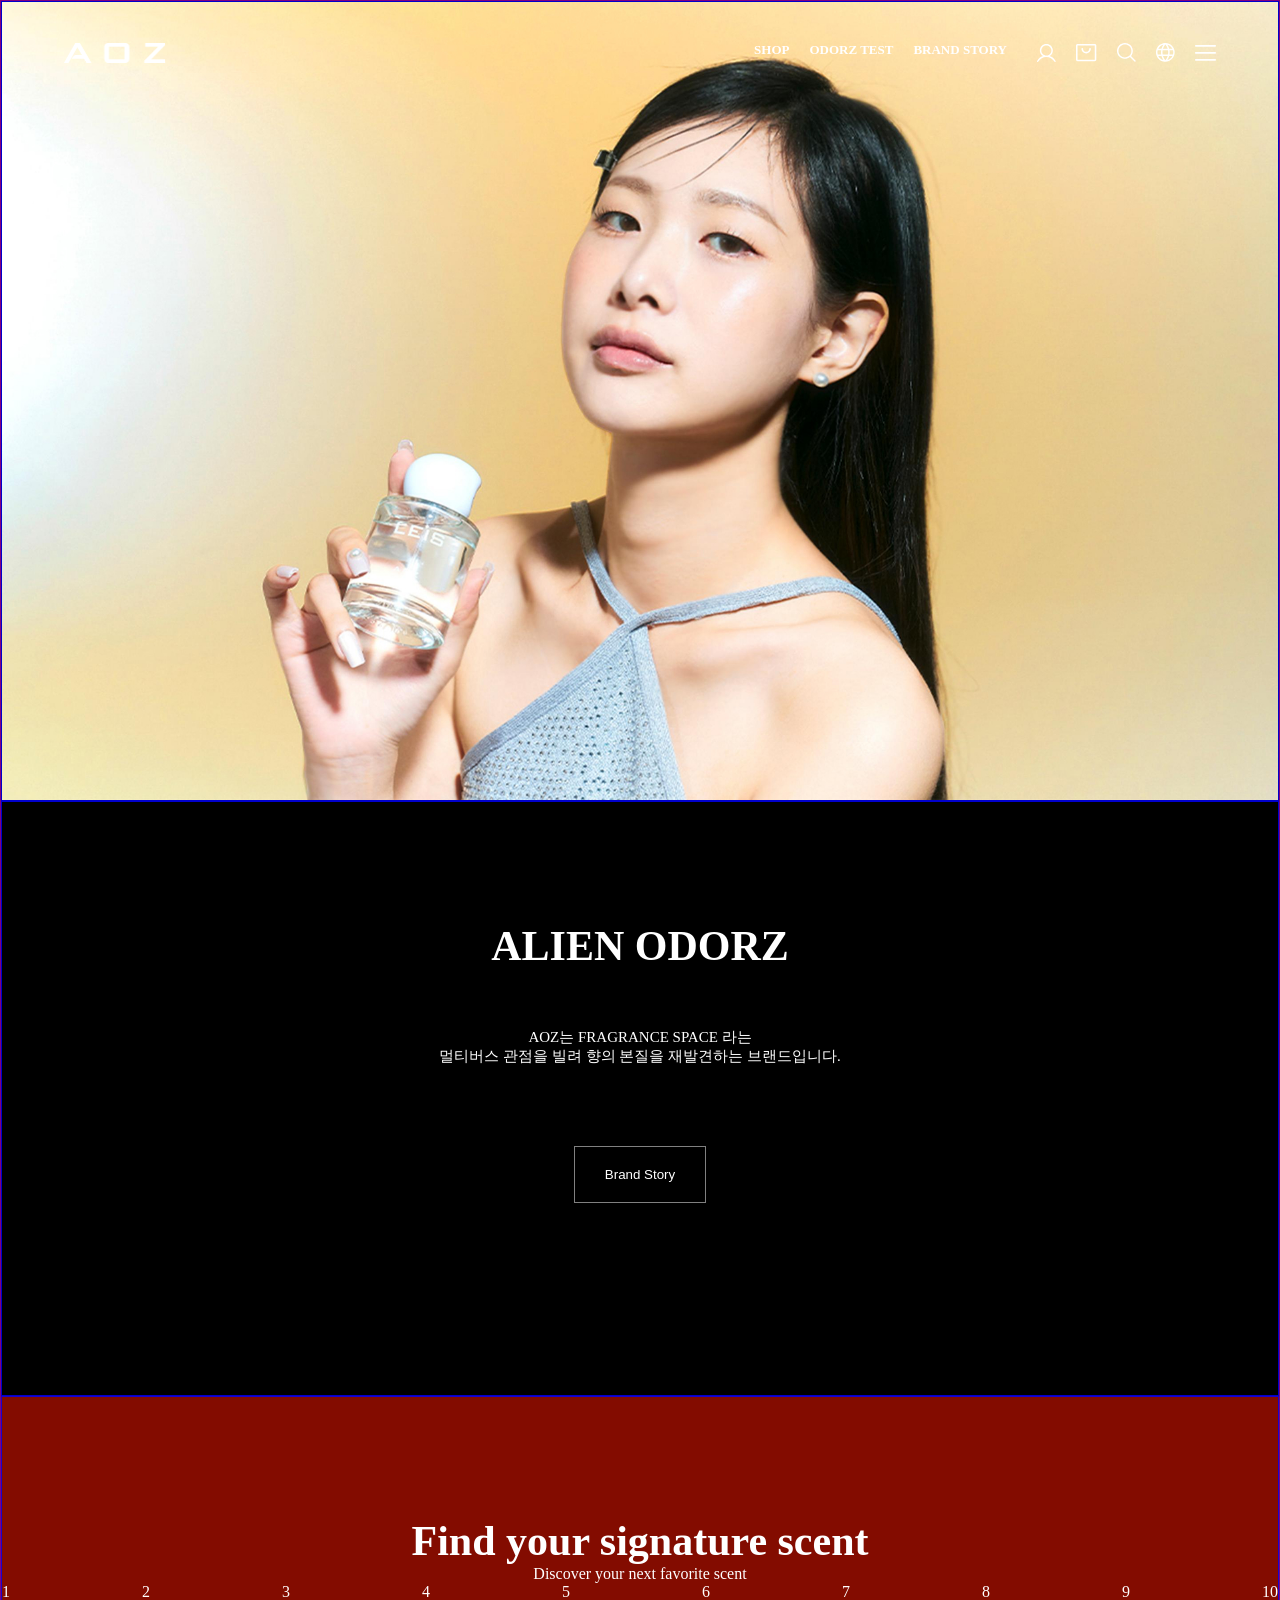
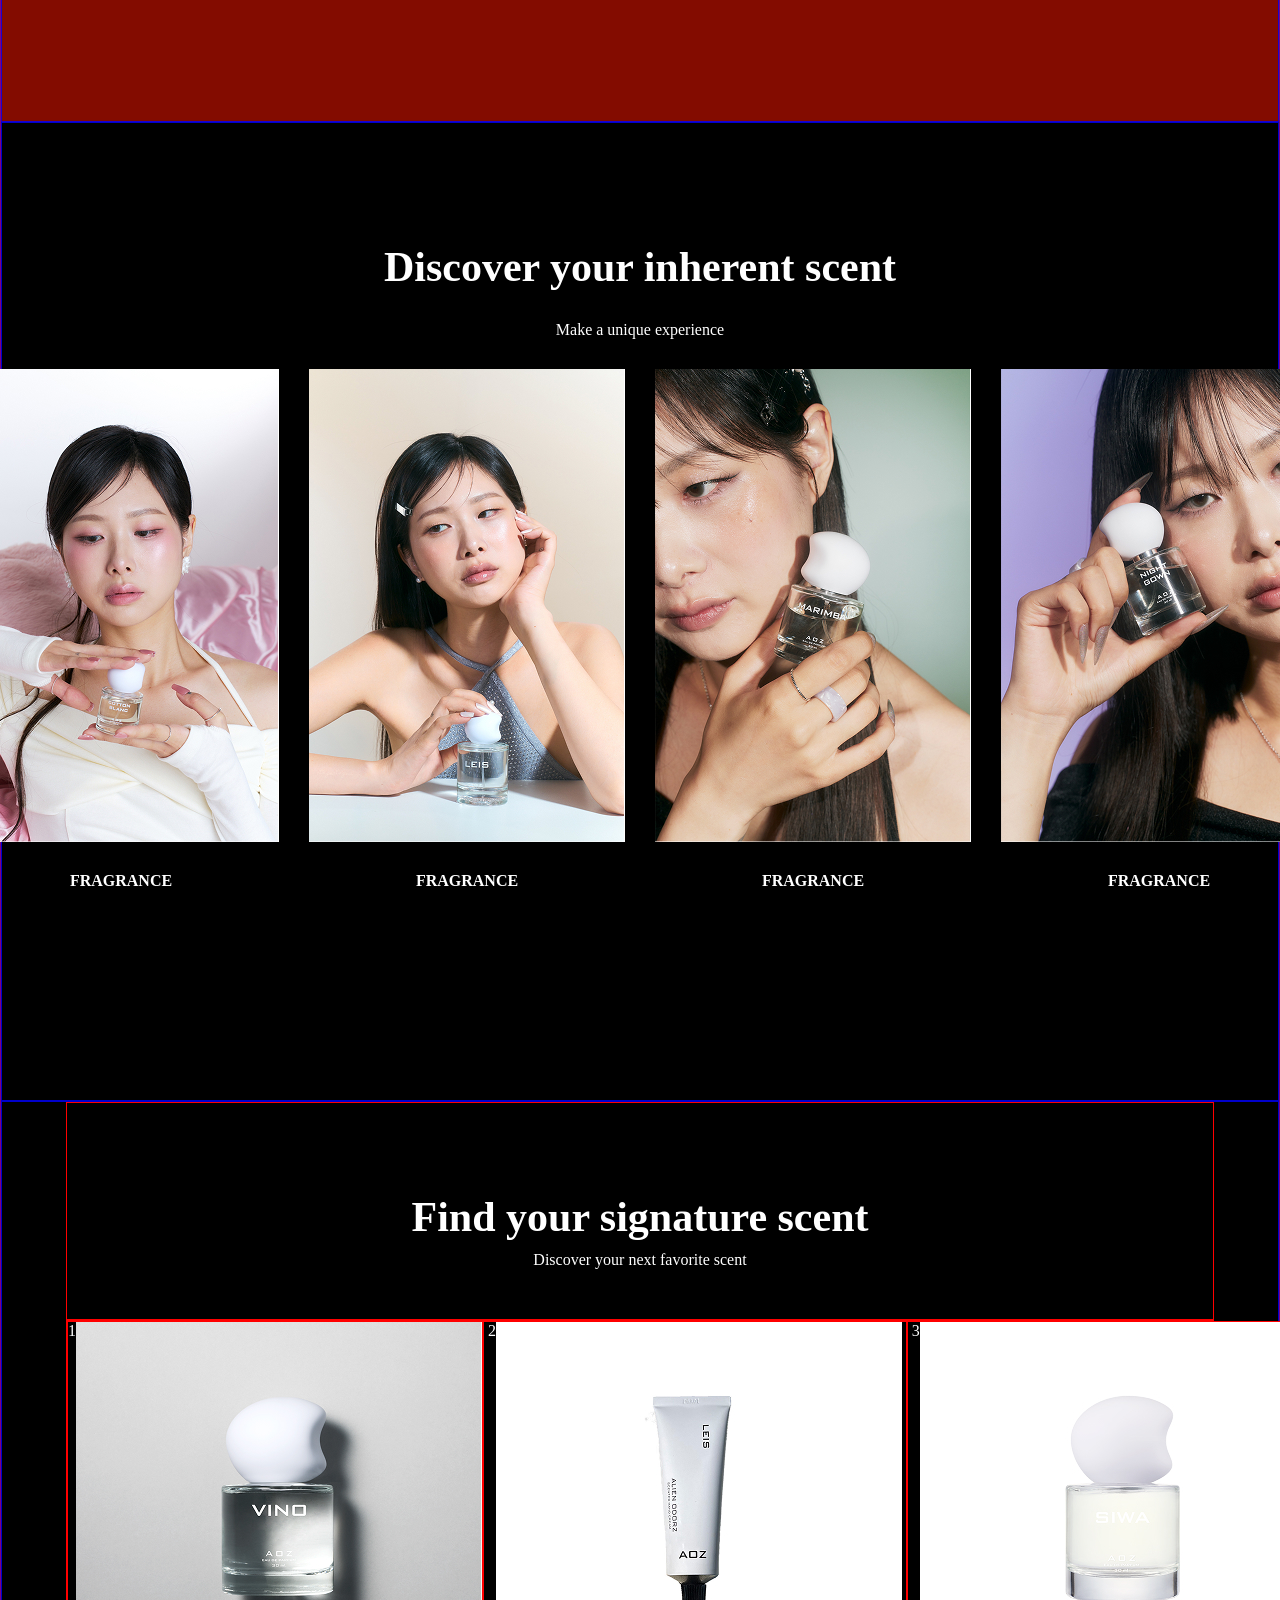
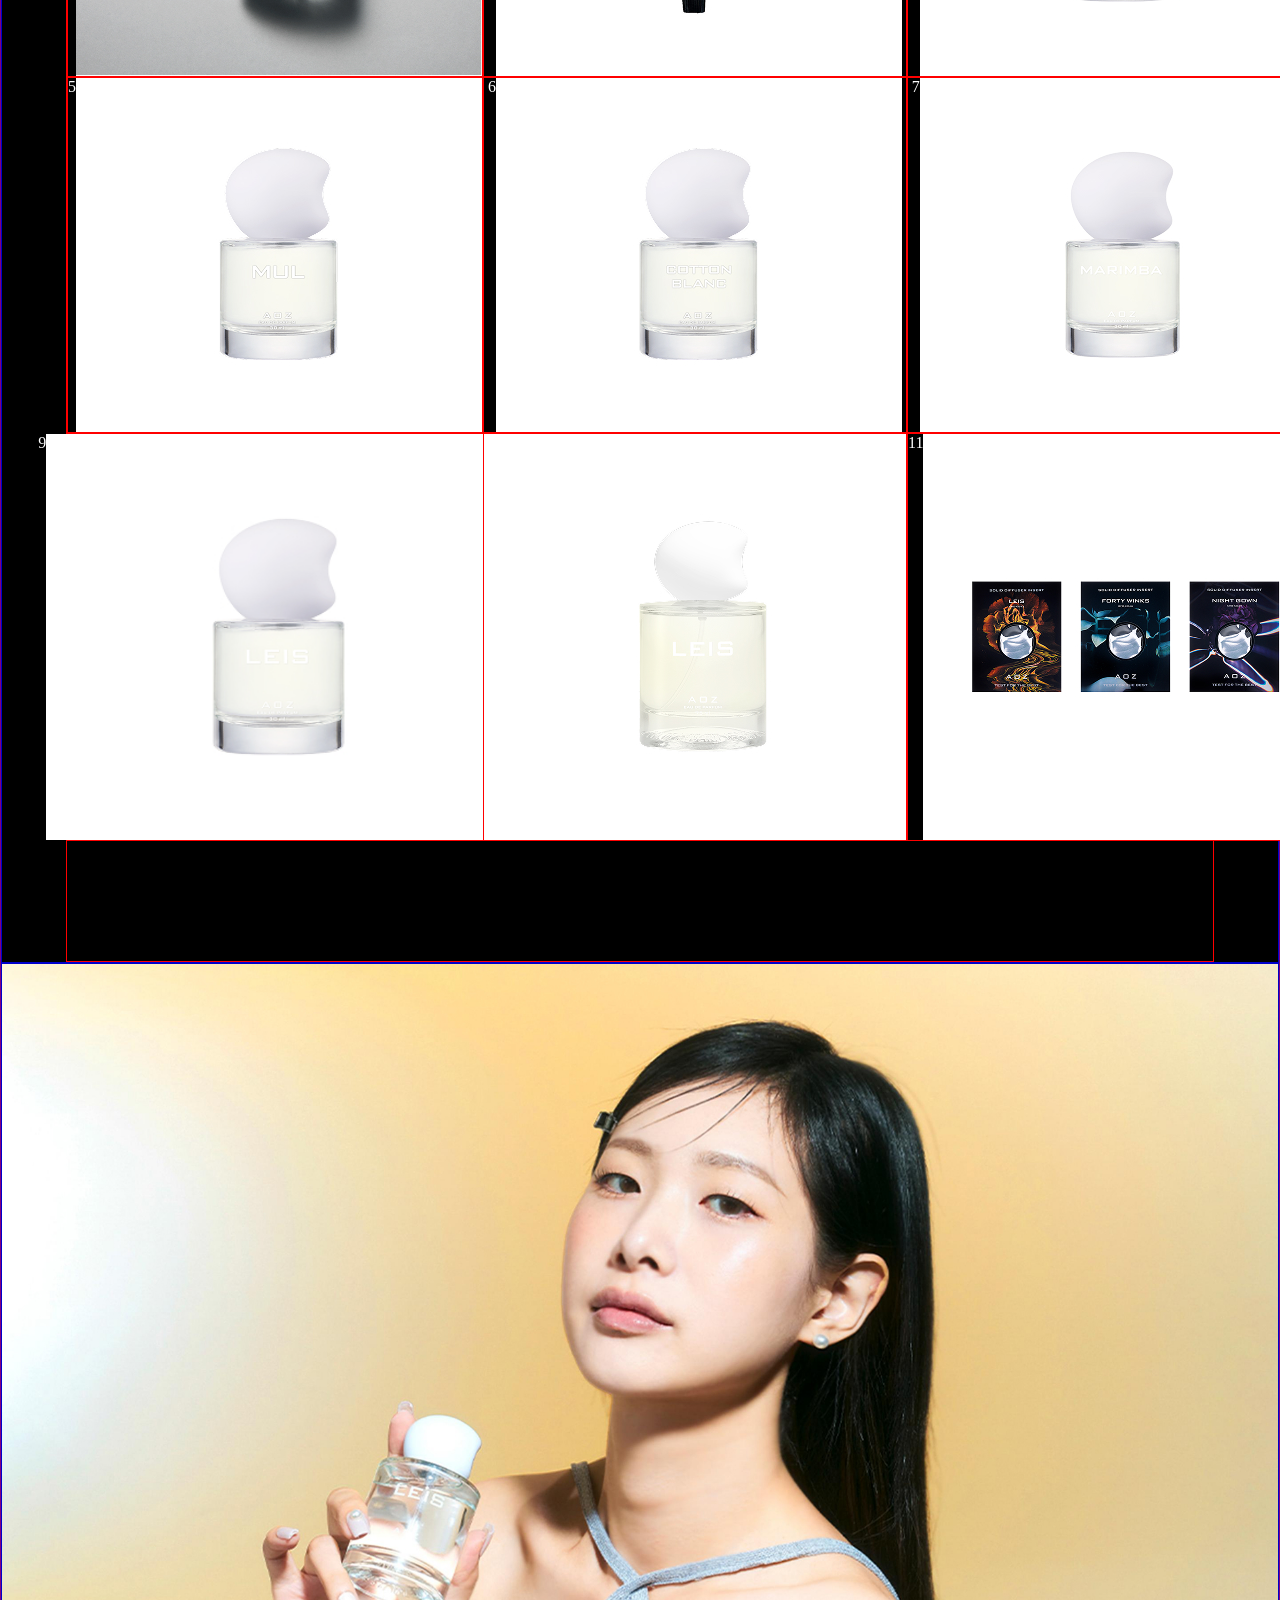
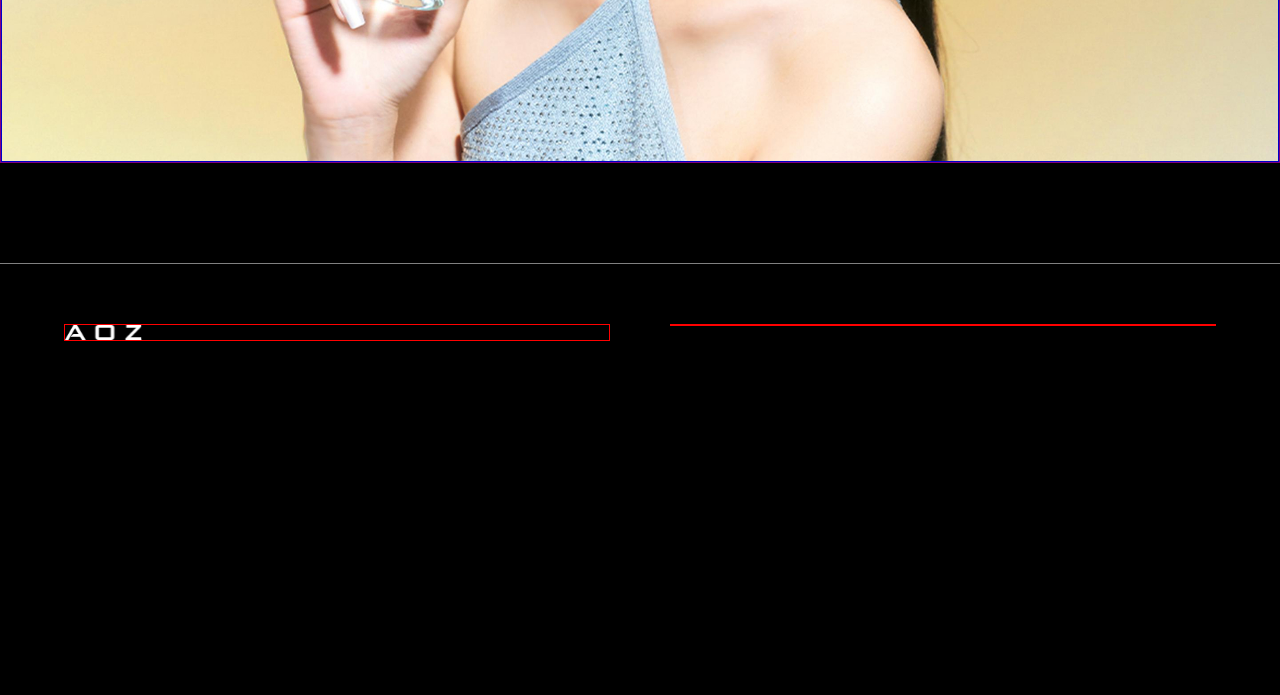
==== index.html @ c7e87f58 "08.19 13:47" ====
<!DOCTYPE html>
<html lang="ko">
<head>
    <meta charset="UTF-8">
    <meta name="viewport" content="width=device-width, initial-scale=1.0">
    <title>AOZ 에이오지</title>
    <link rel="stylesheet" href="normal.css">
    <link rel="stylesheet" href="style.css">
</head>
<body>
    <!-- 상단바 -->
    <header>
        <div class="top-bar">
            <!-- 1. 로고 -->
            <h1 class="logo-box">
                <a href="#" target="_self" title="홈페이지 이동">
                    <img src="./image/logo.svg" alt="AOZ">
                </a>
            </h1>

            <!-- 2. 우측 메뉴 그룹 -->
            <div class="right-menu">
                <!-- 2-1. 메인 텍스트 메뉴 -->
                <nav class="right-menu-nav">
                    <ul class="right-menu-ul">
                        <!-- nav-item -->
                        <li class="right-menu-li"><a href="#" target="_blank" title="상품보기">SHOP</a></li>
                        <li class="right-menu-li"><a href="#" target="_blank" title="향 테스트">ODORZ TEST</a></li>
                        <li class="right-menu-li"><a href="#" target="_blank" title="브랜드 소개">BRAND STORY</a></li>
                    </ul>
                </nav>

                <!-- 2-2. 유저 아이콘 메뉴 -->
                <div class="user-menu">
                    <ul class="user-menu-ul">
                        <li class="user-item user-item01"><a href="#" target="_blank" title="마이페이지">
                            <img src="./image/header/01_Sign_In.svg" alt="Sign In">
                        </a></li>
                        <li class="user-item user-item02"><a href="#" target="_blank" title="장바구니">
                            <img src="./image/header/02_Cart.svg" alt="Cart">
                        </a></li>
                        <li class="user-item user-item03"><a href="#" target="_blank" title="검색하기">
                            <img src="./image/header/03_Search.svg" alt="Search">
                        </a></li>
                        <!-- 언어 설정 (2차 메뉴 포함) -->
                        <li class="user-item user-item04"><a href="#" title="언어설정">
                            <img src="./image/header/04_Language.svg" alt="Language"></a>
                            <div>한국어</div>
                        </li>
                        <li class="user-item user-item05"><a href="#" target="_blank" title="메뉴">
                            <img src="./image/header/05_menu.svg" alt="메뉴">
                        </a></li>
                    </ul>
                </div>
            </div>
        </div>
    </header>

    <!-- 메인컨텐츠 -->
    <main>
        <!-- 1. 이미지배너 -->
        <section class="section section01">
            <img src="./image/section01_06.jpg" alt="이미지 배너">
        </section>
        <!-- 2. 브랜드소개 -->
        <section class="section section02">
            <div class="sec02-item">
                <div class="sec02-item-text01">
                    <strong>ALIEN ODORZ</strong>
                </div>
                <div class="sec02-item-text02">
                    AOZ는 FRAGRANCE SPACE 라는<br>
                    멀티버스 관점을 빌려 향의 본질을 재발견하는 브랜드입니다.
                </div>
                <button class="sec02-item-button">
                    Brand Story
                </button>
            </div>
        </section>
        <!-- 3. 롤링상품 -->
        <section class="section section03">
            <div class="sec03-item">
                <div class="sec03-strong">
                    <strong>Find your signature scent</strong>
                </div>
                <div class="sec03-p">
                    <p>Discover your next favorite scent</p>
                </div>
            </div>
            <div class="product">
                <div class="product01">1</div>
                <div class="product02">2</div>
                <div class="product03">3</div>
                <div class="product04">4</div>
                <div class="product05">5</div>
                <div class="product06">6</div>
                <div class="product07">7</div>
                <div class="product08">8</div>
                <div class="product09">9</div>
                <div class="product010">10</div>
            </div>
        </section>
        <!-- 4. 그리드배너 -->
        <section class="section section04">
            <div class="sec04-strong">
                <strong>Discover your inherent scent</strong>
                <p>Make a unique experience</p>
                <div class="grid-banner">
                    <div class="product01">
                        <div class="sec04-01">
                            <img src="./image/section04/sec04_01.jpg" alt="">
                        </div>
                        <p>FRAGRANCE</p>
                    </div>
                    <div class="product02">
                        <div class="sec04-02">
                            <img src="./image/section04/sec04_02.jpg" alt="">
                        </div>
                        <p>FRAGRANCE</p>                       
                    </div>
                    <div class="product03">
                        <div class="sec04-03">
                            <img src="./image/section04/sec04_03.jpg" alt="">
                        </div>
                        <p>FRAGRANCE</p>                     
                    </div>
                    <div class="product04">
                        <div class="sec04-04">
                            <img src="./image/section04/sec04_04.jpg" alt="">
                        </div>
                        <p>FRAGRANCE</p>              
                    </div>
                </div>
            </div>
        </section>
        <!-- 5. 일반상품 -->
        <section class="section section05">
            <div class="sec05-item">
                <strong>Find your signature scent</strong>
                <p>Discover your next favorite scent</p>
            </div>
            <div class="General-product">
                <div class="sec05-product product01">1
                    <img src="./image/section05/sec05_01.jpg" alt="">
                </div>
                <div class="sec05-product product02">2
                    <img src="./image/section05/sec05_02.jpg" alt="">
                </div>
                <div class="sec05-product product03">3
                    <img src="./image/section05/sec05_03.jpg" alt="">
                </div>
                <div class="sec05-product product04">4
                    <img src="./image/section05/sec05_04.jpg" alt="">
                </div>
                <div class="sec05-product product05">5
                    <img src="./image/section05/sec05_05.jpg" alt="">
                </div>
                <div class="sec05-product product06">6
                    <img src="./image/section05/sec05_06.jpg" alt="">
                </div>
                <div class="sec05-product product07">7
                    <img src="./image/section05/sec05_07.jpg" alt="">
                </div>
                <div class="sec05-product product08">8
                    <img src="./image/section05/sec05_08.jpg" alt="">
                </div>
                <div class="sec05-product product09">9
                    <img src="./image/section05/sec05_09.jpg" alt="">
                </div>
                <div class="sec05-product product010">10
                    <img src="./image/section05/sec05_010.jpg" alt="">
                </div>
                <div class="sec05-product product011">11
                    <img src="./image/section05/sec05_011.jpg" alt="">
                </div>
                <div class="sec05-product product012">12
                    <img src="./image/section05/sec05_012.jpg" alt="">
                </div>
            </div>                        
        </section>
        <!-- 6. 이미지배너 -->
        <section class="section section06">
            <img src="./image/section01_06.jpg" alt="이미지 배너">
        </section>
    </main>

    <!-- 하단바 -->
    <footer>
        <div class="footer-menu">
            <div class="footer-left">
                <div class="footer-logo">
                    <a href="#">
                        <img src="/image/logo.svg" alt="">
                    </a>
                </div>
            </div>
            <div class="footer-right"></div>
        </div>
    </footer>
</body>
</html>
---- normal.css ----
body {margin: 0; padding: 0;}
ul, ul>li {margin: 0; padding: 0; list-style: none;}
p {margin: 0;}
h1,h2,h3,h4,h5,h6 {
    font-weight: normal;
    font-size: inherit;
    margin: 0;
}
a {
    color: inherit;
    text-decoration: none;
    /* background-color: #555; */
    display: block;
}
button {
    background-color: transparent;
    padding: auto;
    border: none; outline: none;
}
img {
    /* background-color: red; */
    display: block;
}
---- style.css ----
@keyframes bgChange { /* 애니메이션 */
    from { 
        background-color: transparent; /* 처음엔 투명 */
        padding: 42px 64px; /* 기본 패딩 유지 */
    } 
    to {
        background-color: #000000; /* 나중엔 검정 */
        padding: 14px 64px; /* 스크롤 내리면 상•하 패딩 14px로 줄어듦 */
        /* transition: 0.3s; */
    } 
}
body {background-color: #000;}
strong {font-size: 42px;}
.top-bar {
    padding: 42px 64px;
    display: flex; justify-content: space-between;
    align-items: center;
    position: fixed; /* 상단바 고정 */
    left: 0;
    top: 0;
    width: 100%;
    z-index: 100; /* 상단바가 다른 레이어 요소들을 가리지 못하게 맨 앞으로 끌어올림 */
    box-sizing: border-box;

    animation: bgChange linear forwards; /* bgChange 애니메이션을 실행해라 */
    animation-timeline: scroll(); /* 시간 대신 '스크롤'에 맞춰서 움직여라! */
    animation-range: 200px 100px; /* 스크롤을 200px에서 100px 내리는 동안 옷을 갈아입어라 */
}
.logo-box img {
    display: flex;
}

.right-menu {
    display: flex; gap: 30px;
}
.right-menu-nav {
    color: #fff;
    display: flex;
    align-items: center;
}
.right-menu-ul {
    display: flex; gap: 20px;
}
.right-menu-li {
    font-size: 13px; font-weight: 900;
}
.right-menu-li a {
    position: relative;
    display: inline-block;
    padding-bottom: 5px;
}
.right-menu-li a::after {
    content: '';
    position: absolute;
    left: 0; /* 왼쪽 끝에서 시작 */
    bottom: 0; /* 글자 맨 아래에 붙음 */
    width: 0; /* 처음에는 가로 길이가 0 (안 보임) */
    height: 2px;
    background-color: #fff;
    transition: 0.3s ;
}
.right-menu-li a:hover::after {
    width: 100%; /* 마우스를 올리면 가로 길이가 100%로 늘어남 */
}

.user-menu {
    display: flex;
}
.user-menu-ul {
    color: #fff;
    display: flex; gap: 20px;
    align-items: center;
}
.user-item04 {
    position: relative;
}
.user-item04:hover >div {
    display: block;
}
.user-item04 > div {
    border: 1px solid gray;
    background-color: #000;
    color: gray;
    position: absolute;
    white-space: nowrap;
    left: 50%;
    transform: translateX(-50%);
    padding: 15px 10px;
    margin-top: 10px;
    display: none;
    font-size: 13px;
}

main {
    border: 1px solid purple;
    /* height: 6620px; */
}
.section {
    border: 1px solid rgba(0, 0, 255, 0.8);
}
.section01 {
    object-fit: contain;
}
.section01 >img {
    width: 100%;
    object-fit: cover;
}
.section02 {
    color: #fff;
    padding: 120px 100px;
}
.sec02-item {
    padding-bottom: 72px;
    display: flex; 
    flex-direction: column; 
    align-items: center; 
    gap: 50px;
}
.sec02-item-text01 {
    display: flex;
    justify-content: center;
}
.sec02-item-text02 {
    display: flex;
    justify-content: center;
    text-align: center;
    margin-bottom: 30px;
    margin-top: 8px;
    font-size: 15px; 
}
.sec02-item-button {
    border: 1px solid #ffffff80;
    color: #fff;
    padding: 20px 30px;
}
.section03 {
    background-color: rgb(131, 12, 0);
    color: #fff;
    text-align: center;
    padding: 120px 0px;
}
.sec03-item {
    gap: 10px;
}
.product {
    display: flex;
    justify-content: space-between;
}
.section04 {
    padding: 120px 100px 180px; /* 상 120px, (좌•)우 100px, 하 180px */
}
.sec04-strong {
    color: #fff;
    text-align: center;
}
.sec04-strong p {
    margin: 30px 0;
}
.grid-banner {
    display: flex;
    justify-content: center;
    gap: 30px;
}
.grid-banner p {
    font-weight: 600;
}
.section05 {
    color: #fff;
    text-align: center;
    padding: 0 64px;
}
.sec05-item {
    border: 1px solid red;
    padding: 90px 0 40px 0; /* 상 90px, 우 0, 하 40px, 좌 0 */
}
.sec05-item p {
    margin: 10px 0;
}
.General-product {
    border: 1px solid red;
    display: grid;
    grid-template-columns: repeat(4, 1fr);
    padding-bottom: 120px;
}
.sec05-product {
    border: 1px solid red;
    display: flex;
    justify-content: center;
}
.section06 {
    object-fit: contain;
}
.section06 >img {
    width: 100%;
    object-fit: cover;
}


footer {
    height: 431px;
    margin: 100px 0 0;
    border-top: 1px solid gray;
}
.footer-menu {
    padding: 60px 64px;
    color: #fff;
    display: flex;
    justify-content: space-between;
    gap: 60px;
}
.footer-left {
    border: 1px solid red;
    width: 100%; height: 100%;
}
.footer-logo img {
    height: 15px;
    background-color: #000;
}
.footer-right {
    border: 1px solid red;
    width: 100%; height: 100%;
}
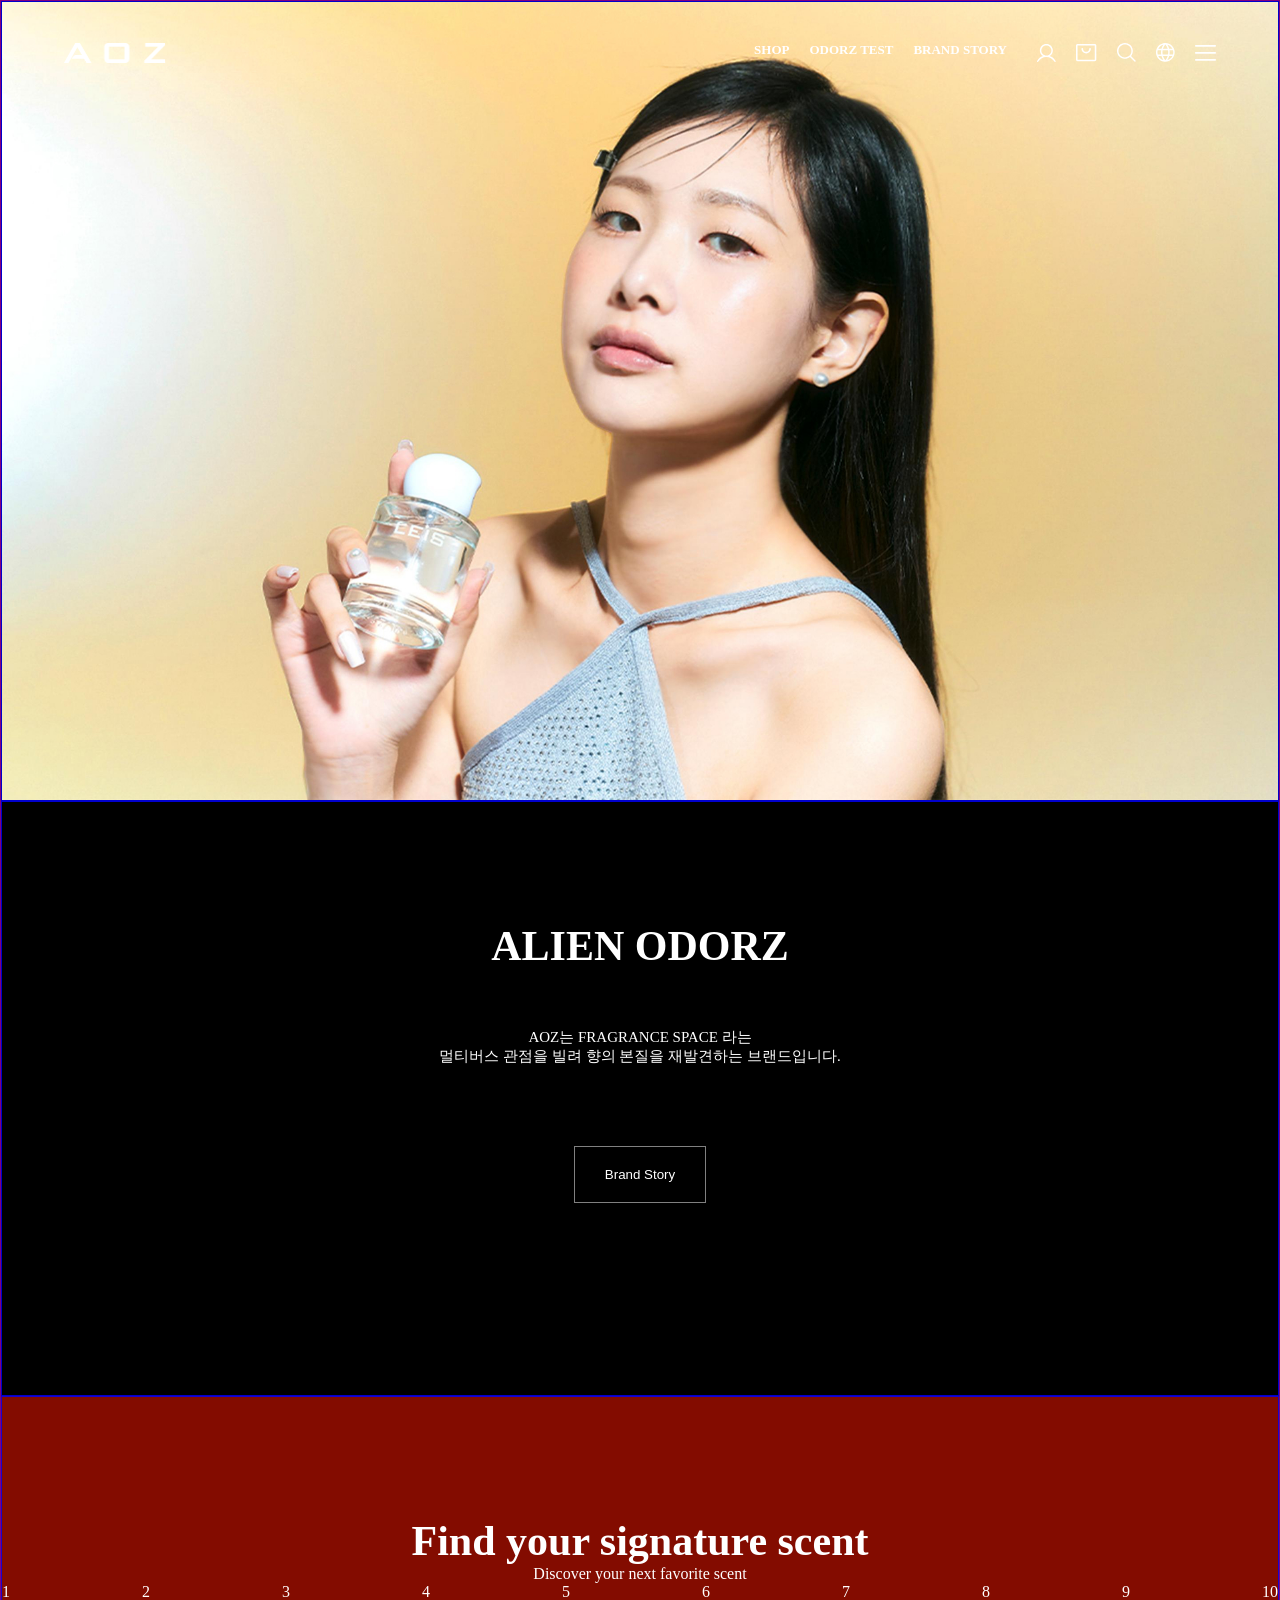
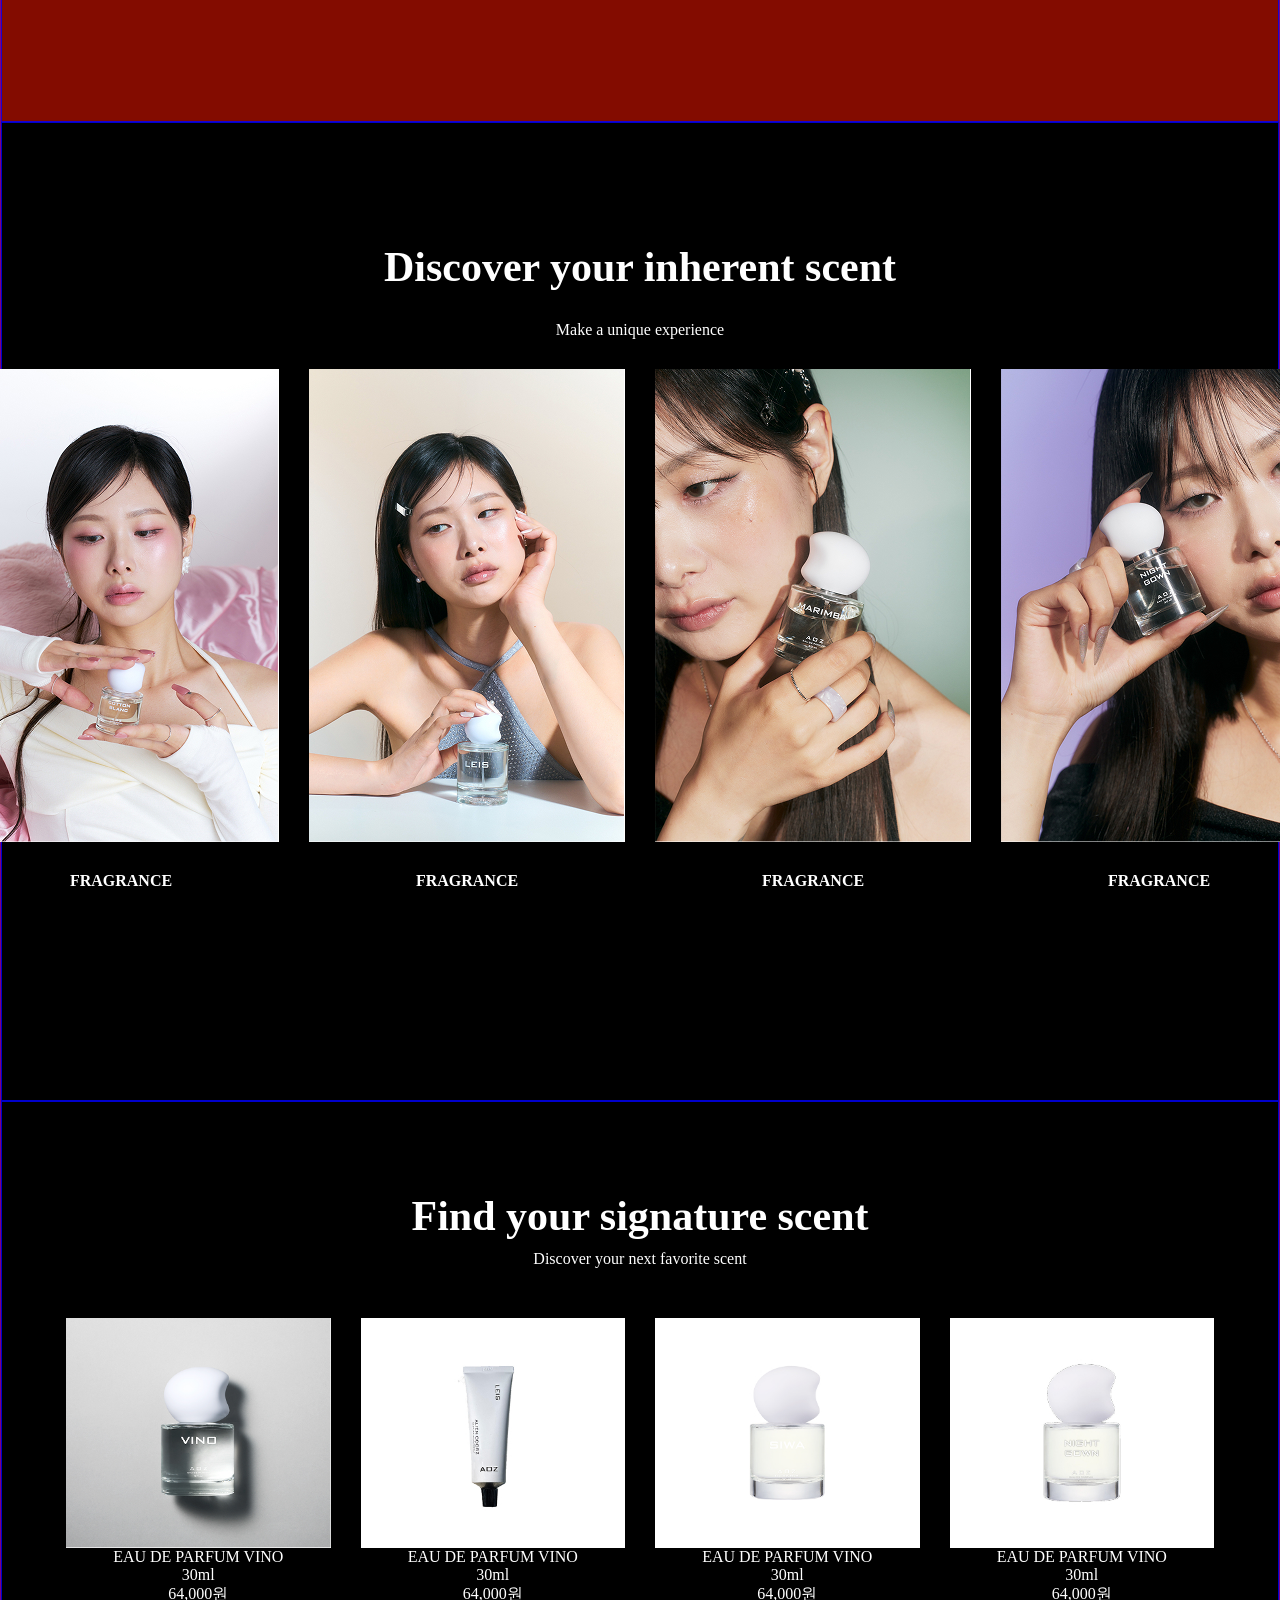
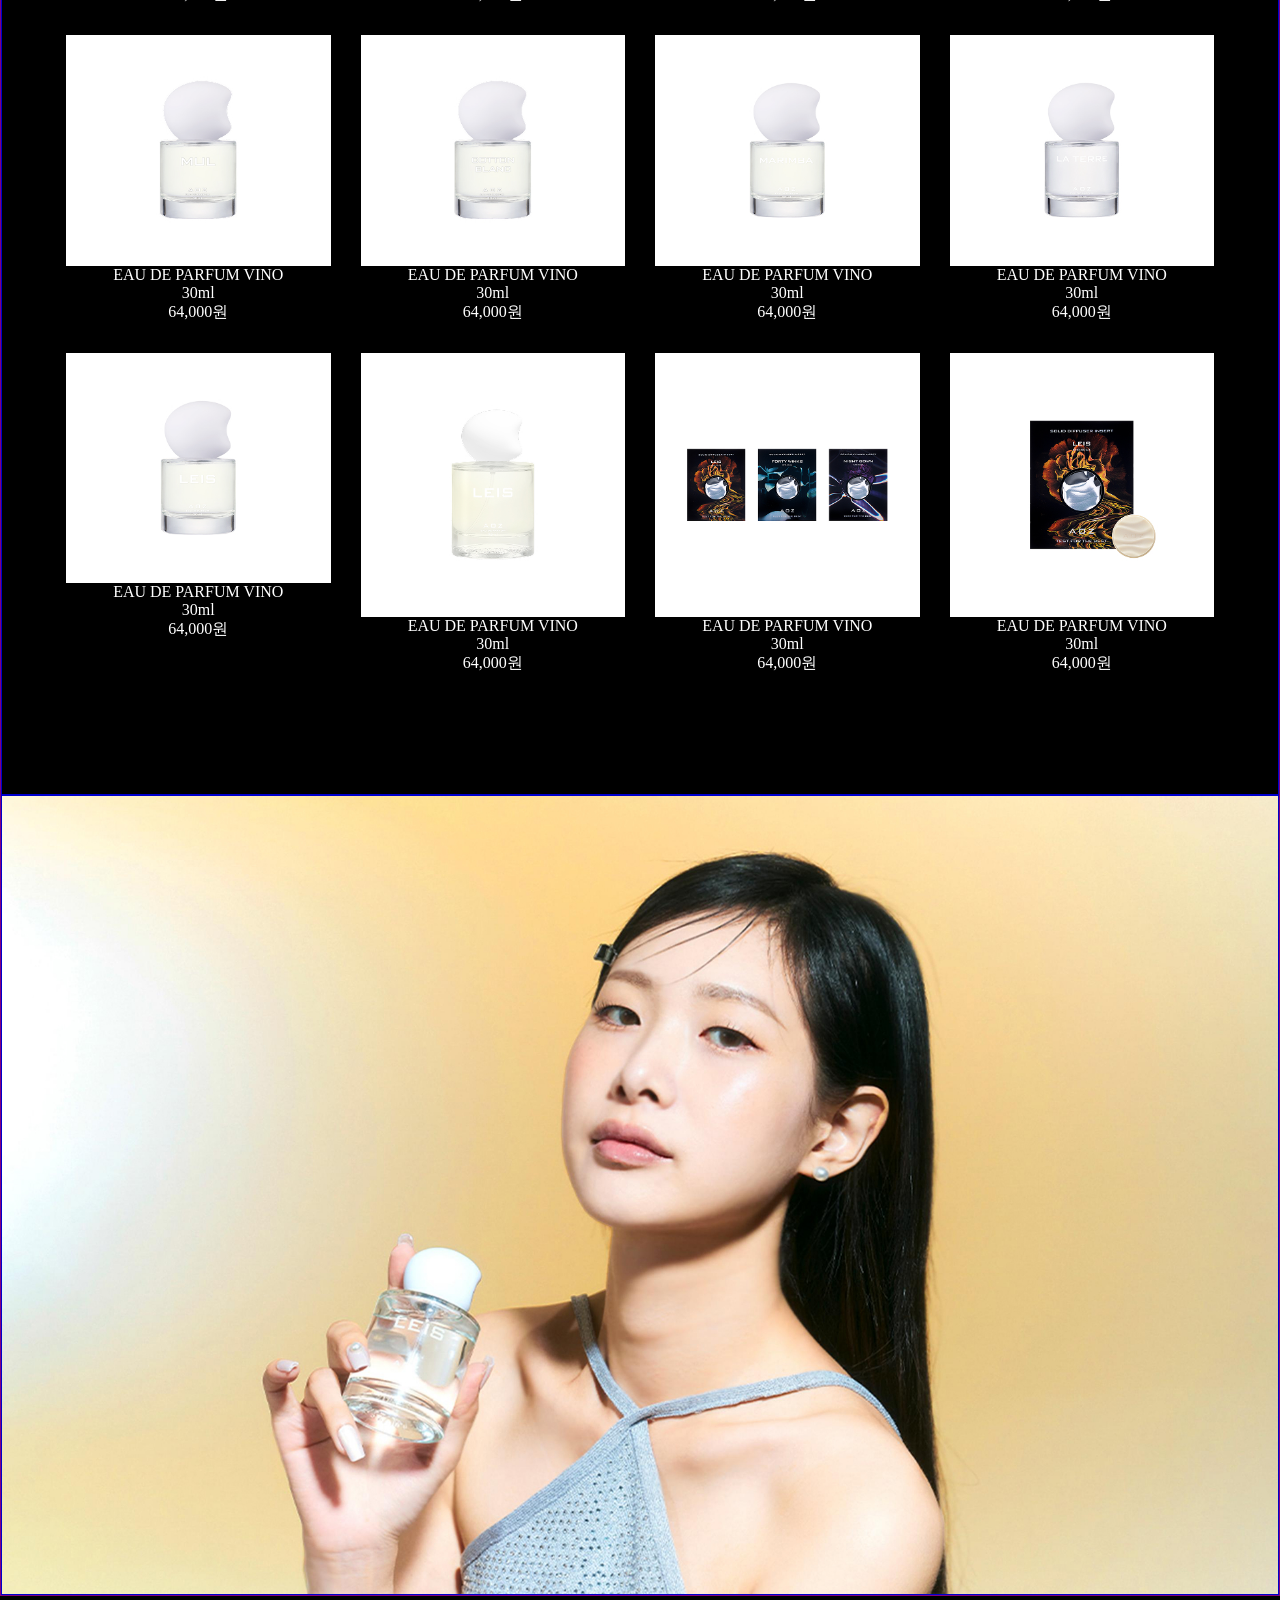
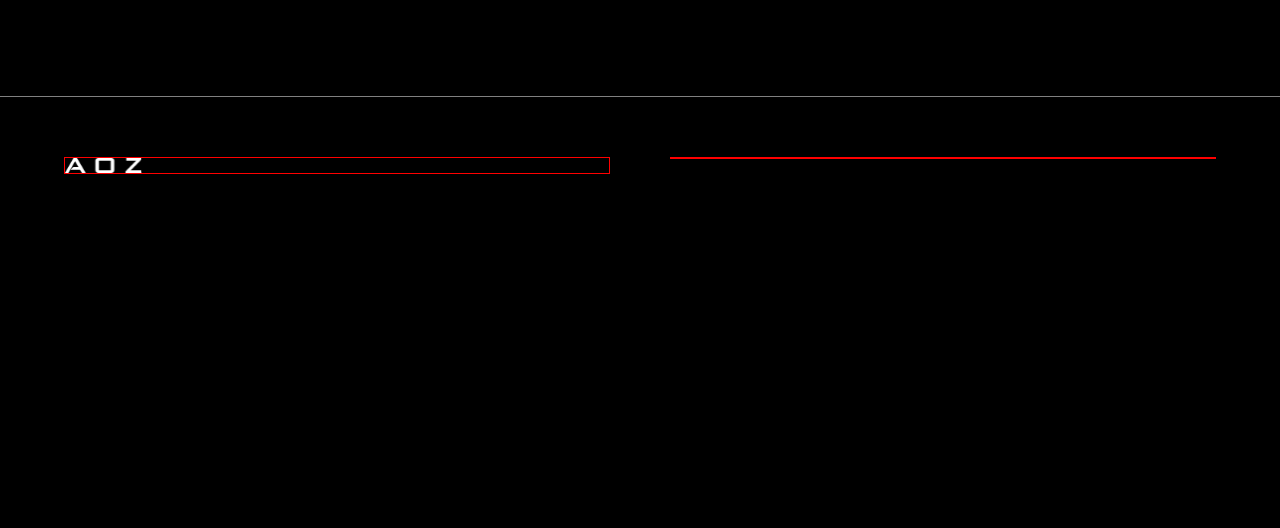
==== commit d2d8d941: "08.21 21:09 section05 이미지 정렬 및 글자 배치" ====
--- a/index.html
+++ b/index.html
@@ -140,41 +140,77 @@
                 <p>Discover your next favorite scent</p>
             </div>
             <div class="General-product">
-                <div class="sec05-product product01">1
+                <div class="sec05-product product01">
                     <img src="./image/section05/sec05_01.jpg" alt="">
-                </div>
-                <div class="sec05-product product02">2
+                    <div class="sec05-text01">EAU DE PARFUM VINO</div>
+                    <div class="sec05-text02">30ml</div>
+                    <div class="sec05-text03">64,000원</div>
+                </div>
+                <div class="sec05-product product02">
                     <img src="./image/section05/sec05_02.jpg" alt="">
-                </div>
-                <div class="sec05-product product03">3
+                    <div class="sec05-text01">EAU DE PARFUM VINO</div>
+                    <div class="sec05-text02">30ml</div>
+                    <div class="sec05-text03">64,000원</div>
+                </div>
+                <div class="sec05-product product03">
                     <img src="./image/section05/sec05_03.jpg" alt="">
-                </div>
-                <div class="sec05-product product04">4
+                    <div class="sec05-text01">EAU DE PARFUM VINO</div>
+                    <div class="sec05-text02">30ml</div>
+                    <div class="sec05-text03">64,000원</div>
+                </div>
+                <div class="sec05-product product04">
                     <img src="./image/section05/sec05_04.jpg" alt="">
-                </div>
-                <div class="sec05-product product05">5
+                    <div class="sec05-text01">EAU DE PARFUM VINO</div>
+                    <div class="sec05-text02">30ml</div>
+                    <div class="sec05-text03">64,000원</div>
+                </div>
+                <div class="sec05-product product05">
                     <img src="./image/section05/sec05_05.jpg" alt="">
-                </div>
-                <div class="sec05-product product06">6
+                    <div class="sec05-text01">EAU DE PARFUM VINO</div>
+                    <div class="sec05-text02">30ml</div>
+                    <div class="sec05-text03">64,000원</div>
+                </div>
+                <div class="sec05-product product06">
                     <img src="./image/section05/sec05_06.jpg" alt="">
-                </div>
-                <div class="sec05-product product07">7
+                    <div class="sec05-text01">EAU DE PARFUM VINO</div>
+                    <div class="sec05-text02">30ml</div>
+                    <div class="sec05-text03">64,000원</div>
+                </div>
+                <div class="sec05-product product07">
                     <img src="./image/section05/sec05_07.jpg" alt="">
-                </div>
-                <div class="sec05-product product08">8
+                    <div class="sec05-text01">EAU DE PARFUM VINO</div>
+                    <div class="sec05-text02">30ml</div>
+                    <div class="sec05-text03">64,000원</div>
+                </div>
+                <div class="sec05-product product08">
                     <img src="./image/section05/sec05_08.jpg" alt="">
-                </div>
-                <div class="sec05-product product09">9
+                    <div class="sec05-text01">EAU DE PARFUM VINO</div>
+                    <div class="sec05-text02">30ml</div>
+                    <div class="sec05-text03">64,000원</div>
+                </div>
+                <div class="sec05-product product09">
                     <img src="./image/section05/sec05_09.jpg" alt="">
-                </div>
-                <div class="sec05-product product010">10
+                    <div class="sec05-text01">EAU DE PARFUM VINO</div>
+                    <div class="sec05-text02">30ml</div>
+                    <div class="sec05-text03">64,000원</div>
+                </div>
+                <div class="sec05-product product010">
                     <img src="./image/section05/sec05_010.jpg" alt="">
-                </div>
-                <div class="sec05-product product011">11
+                    <div class="sec05-text01">EAU DE PARFUM VINO</div>
+                    <div class="sec05-text02">30ml</div>
+                    <div class="sec05-text03">64,000원</div>
+                </div>
+                <div class="sec05-product product011">
                     <img src="./image/section05/sec05_011.jpg" alt="">
-                </div>
-                <div class="sec05-product product012">12
+                    <div class="sec05-text01">EAU DE PARFUM VINO</div>
+                    <div class="sec05-text02">30ml</div>
+                    <div class="sec05-text03">64,000원</div>
+                </div>
+                <div class="sec05-product product012">
                     <img src="./image/section05/sec05_012.jpg" alt="">
+                    <div class="sec05-text01">EAU DE PARFUM VINO</div>
+                    <div class="sec05-text02">30ml</div>
+                    <div class="sec05-text03">64,000원</div>
                 </div>
             </div>                        
         </section>
--- a/style.css
+++ b/style.css
@@ -170,22 +170,25 @@
     padding: 0 64px;
 }
 .sec05-item {
-    border: 1px solid red;
     padding: 90px 0 40px 0; /* 상 90px, 우 0, 하 40px, 좌 0 */
 }
 .sec05-item p {
     margin: 10px 0;
 }
 .General-product {
-    border: 1px solid red;
     display: grid;
     grid-template-columns: repeat(4, 1fr);
     padding-bottom: 120px;
+    gap: 30px;
 }
 .sec05-product {
-    border: 1px solid red;
-    display: flex;
-    justify-content: center;
+    display: flex;
+    flex-direction: column;
+    align-items: center;
+}
+.sec05-product img {
+    width: 100%;
+    height: auto;
 }
 .section06 {
     object-fit: contain;
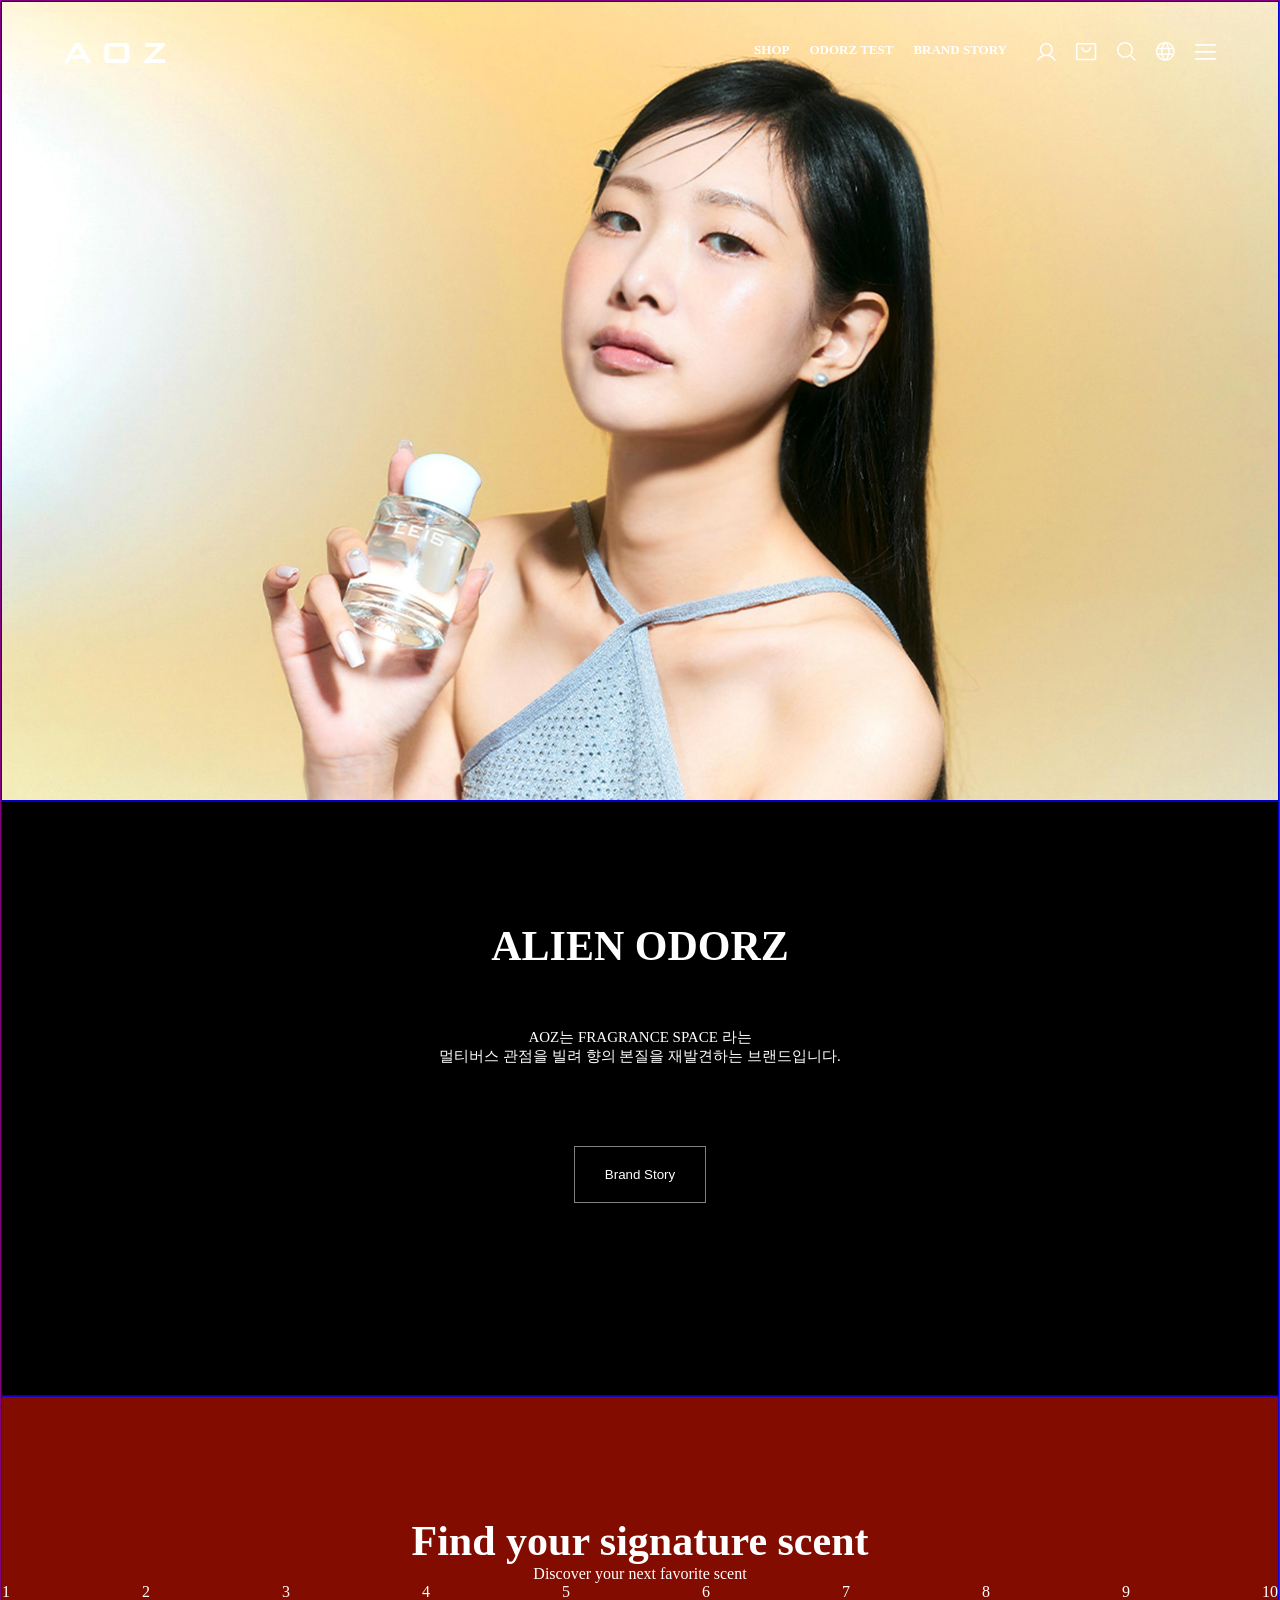
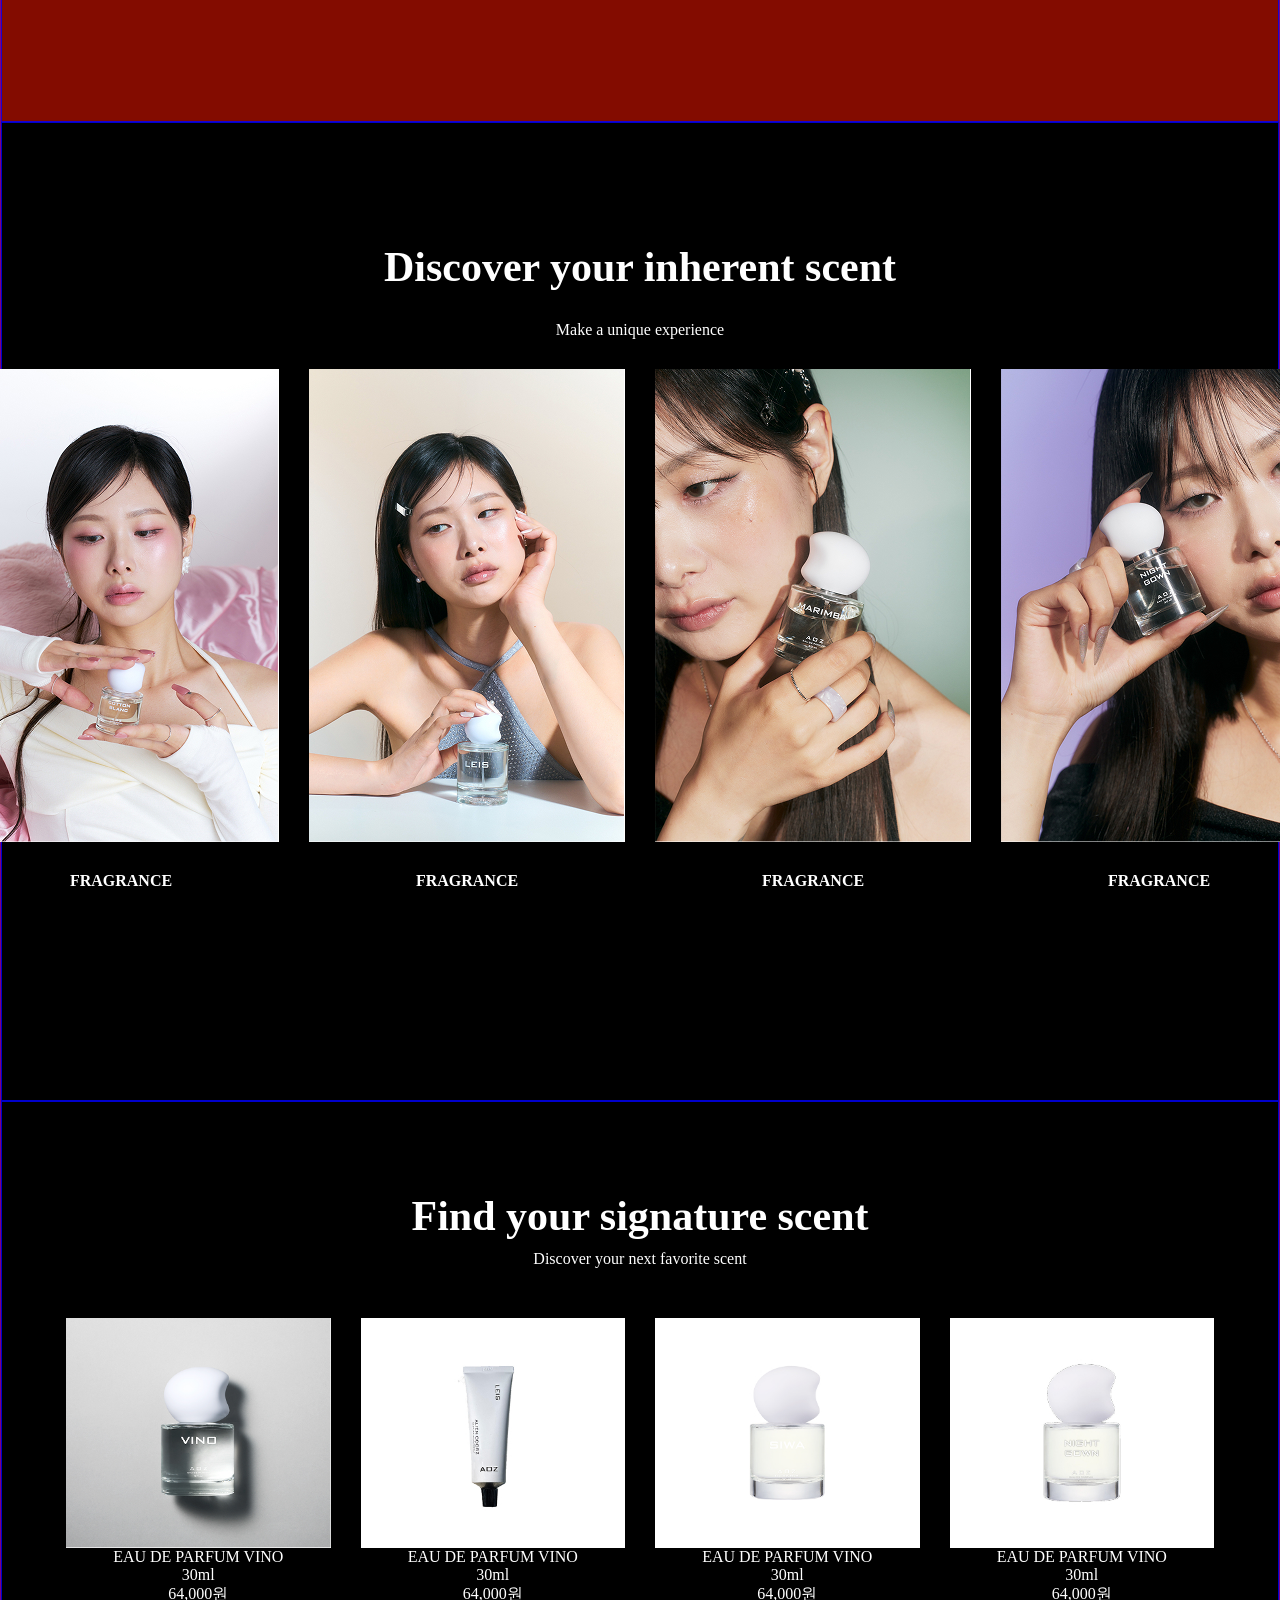
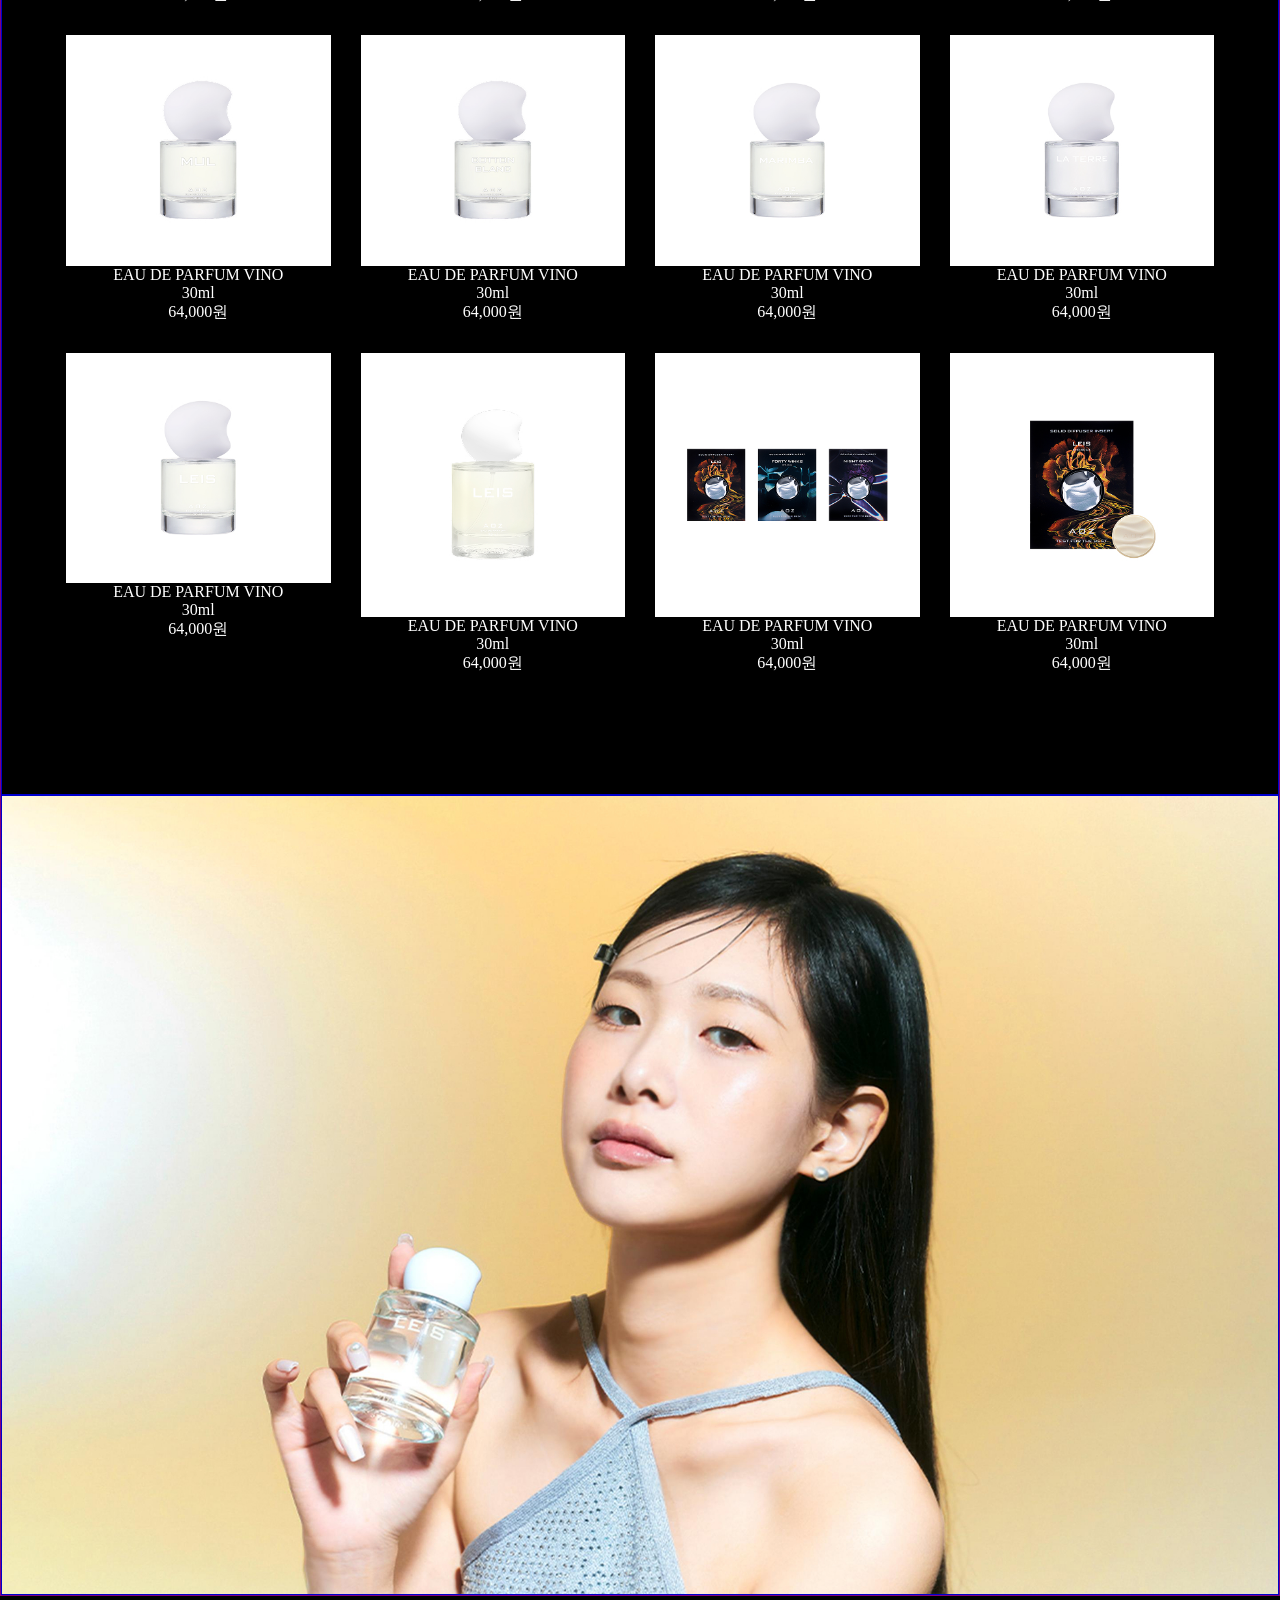
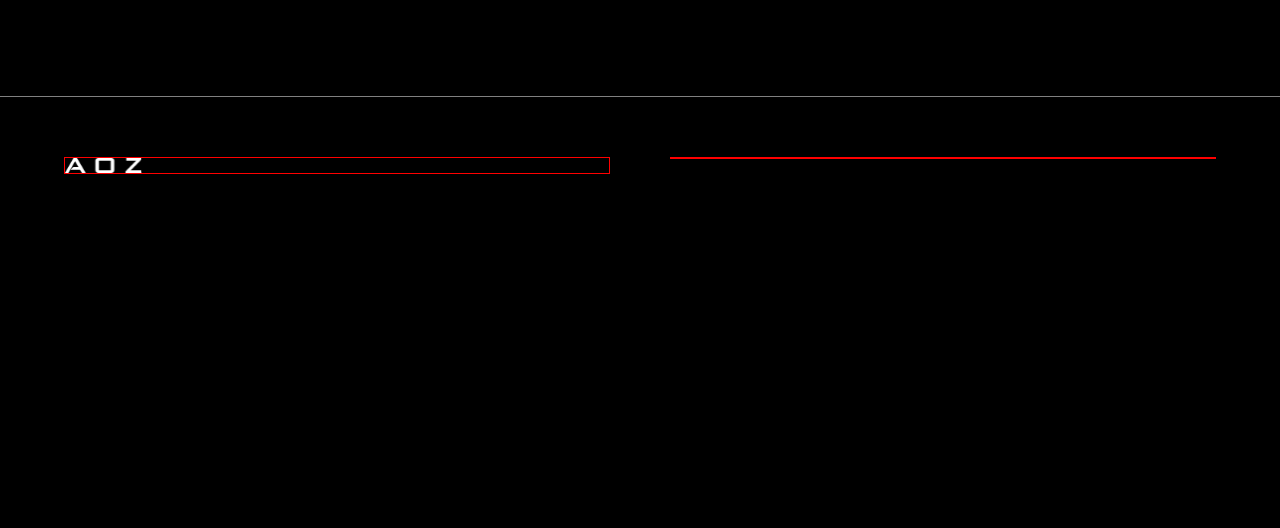
==== commit 9b3d058e: "08.21 22:37" ====
--- a/index.html
+++ b/index.html
@@ -4,51 +4,56 @@
     <meta charset="UTF-8">
     <meta name="viewport" content="width=device-width, initial-scale=1.0">
     <title>AOZ 에이오지</title>
-    <link rel="stylesheet" href="normal.css">
-    <link rel="stylesheet" href="style.css">
+    <!-- 1. 기본 스타일 초기화 -->
+    <link rel="stylesheet" href="./css/normal.css">
+    <!-- 2. 애니메이션 모음 -->
+    <link rel="stylesheet" href="./css/animation.css">
+    <!-- 3. 메인 스타일 및 디자인 -->
+    <link rel="stylesheet" href="./css/style.css">
 </head>
 <body>
     <!-- 상단바 -->
     <header>
         <div class="top-bar">
+
             <!-- 1. 로고 -->
-            <h1 class="logo-box">
-                <a href="#" target="_self" title="홈페이지 이동">
-                    <img src="./image/logo.svg" alt="AOZ">
-                </a>
+            <h1 class="logo">
+                <a href="#"><img src="./image/logo.svg" alt="AOZ"></a>
             </h1>
 
-            <!-- 2. 우측 메뉴 그룹 -->
+            <!-- 2. 우측 전체 메뉴 영역 -->
             <div class="right-menu">
-                <!-- 2-1. 메인 텍스트 메뉴 -->
-                <nav class="right-menu-nav">
-                    <ul class="right-menu-ul">
+
+                <!-- 2-1. 메인 글자 메뉴 -->
+                <nav class="text-menu">
+                    <ul class="text-ul">
                         <!-- nav-item -->
-                        <li class="right-menu-li"><a href="#" target="_blank" title="상품보기">SHOP</a></li>
-                        <li class="right-menu-li"><a href="#" target="_blank" title="향 테스트">ODORZ TEST</a></li>
-                        <li class="right-menu-li"><a href="#" target="_blank" title="브랜드 소개">BRAND STORY</a></li>
+                        <li class="text-item"><a href="https://alienodorz.com/product/list.html?cate_no=23" target="_top">SHOP</a></li>
+                        <li class="text-item"><a href="#" target="_top">ODORZ TEST</a></li>
+                        <li class="text-item"><a href="#" target="_top">BRAND STORY</a></li>
                     </ul>
                 </nav>
 
-                <!-- 2-2. 유저 아이콘 메뉴 -->
-                <div class="user-menu">
-                    <ul class="user-menu-ul">
-                        <li class="user-item user-item01"><a href="#" target="_blank" title="마이페이지">
-                            <img src="./image/header/01_Sign_In.svg" alt="Sign In">
-                        </a></li>
-                        <li class="user-item user-item02"><a href="#" target="_blank" title="장바구니">
-                            <img src="./image/header/02_Cart.svg" alt="Cart">
-                        </a></li>
-                        <li class="user-item user-item03"><a href="#" target="_blank" title="검색하기">
-                            <img src="./image/header/03_Search.svg" alt="Search">
-                        </a></li>
+                <!-- 2-2. 우측 아이콘 메뉴 -->
+                <div class="icon-menu">
+                    <ul class="icon-ul">
+                        <li class="icon-item"><a href="#" target="_blank" title="마이페이지">
+                            <img src="./image/header/01_Sign_In.svg" alt="마이페이지">
+                        </a></li>
+                        <li class="icon-item"><a href="#" target="_blank" title="장바구니">
+                            <img src="./image/header/02_Cart.svg" alt="장바구니">
+                        </a></li>
+                        <li class="icon-item"><a href="#" target="_blank" title="검색">
+                            <img src="./image/header/03_Search.svg" alt="검색">
+                        </a></li>
+
                         <!-- 언어 설정 (2차 메뉴 포함) -->
-                        <li class="user-item user-item04"><a href="#" title="언어설정">
-                            <img src="./image/header/04_Language.svg" alt="Language"></a>
-                            <div>한국어</div>
+                        <li class="icon-item icon-lang"><a href="#" title="언어설정">
+                            <img src="./image/header/04_Language.svg" alt="언어설정"></a>
+                            <div class="lang-dropdown">한국어</div>
                         </li>
-                        <li class="user-item user-item05"><a href="#" target="_blank" title="메뉴">
-                            <img src="./image/header/05_menu.svg" alt="메뉴">
+                        <li class="icon-item"><a href="#" target="_blank" title="전체메뉴">
+                            <img src="./image/header/05_menu.svg" alt="전체메뉴">
                         </a></li>
                     </ul>
                 </div>
--- a/css/normal.css
+++ b/css/normal.css
@@ -0,0 +1,28 @@
+/* AOZ 프로젝트 기본 스타일 */
+body {background-color: #000;}
+strong {font-size: 42px;}
+
+/* 브라우저 기본값 초기화 */
+body {margin: 0; padding: 0;}
+ul, ul>li {margin: 0; padding: 0; list-style: none;}
+p {margin: 0;}
+h1,h2,h3,h4,h5,h6 {
+    font-weight: normal;
+    font-size: inherit;
+    margin: 0;
+}
+a {
+    color: inherit;
+    text-decoration: none;
+    /* background-color: #555; */
+    display: block;
+}
+button {
+    background-color: transparent;
+    padding: auto;
+    border: none; outline: none;
+}
+img {
+    /* background-color: red; */
+    display: block;
+}
--- a/css/animation.css
+++ b/css/animation.css
@@ -0,0 +1,12 @@
+/* 1. 상단바 */
+@keyframes bgChange { /* 애니메이션 */
+    from { 
+        background-color: transparent; /* 처음엔 투명 */
+        padding: 42px 64px; /* 기본 패딩 유지 */
+    } 
+    to {
+        background-color: #000000; /* 나중엔 검정 */
+        padding: 14px 64px; /* 스크롤 내리면 상•하 패딩 14px로 줄어듦 */
+        /* transition: 0.3s; */
+    } 
+}
--- a/css/style.css
+++ b/css/style.css
@@ -0,0 +1,220 @@
+/* 상단바 */
+.top-bar {
+    padding: 42px 64px;
+    display: flex; justify-content: space-between;
+    align-items: center;
+    position: fixed; /* 상단바 고정 */
+    left: 0;
+    top: 0;
+    width: 100%;
+    z-index: 100; /* 상단바가 다른 레이어 요소들을 가리지 못하게 맨 앞으로 끌어올림 */
+    box-sizing: border-box;
+
+    animation: bgChange linear forwards; /* bgChange 애니메이션을 실행해라 */
+    animation-timeline: scroll(); /* 시간 대신 '스크롤'에 맞춰서 움직여라! */
+    animation-range: 200px 100px; /* 스크롤을 200px에서 100px 내리는 동안 옷을 갈아입어라 */
+}
+/* 1. 로고 */
+/* .logo img {
+    display: flex;
+} */
+
+/* 2. 우측 전체 메뉴 영역 */
+.right-menu {
+    display: flex; gap: 30px;
+}
+
+/* 2-1. 메인 글자 메뉴 */
+.text-menu {
+    color: #fff;
+    display: flex;
+    align-items: center;
+}
+.text-ul {
+    display: flex; gap: 20px;
+}
+.text-item {
+    font-size: 13px; font-weight: 900; 
+}
+.text-item a {
+    position: relative;
+    display: inline-block;
+    padding-bottom: 5px;
+}
+.text-item a::after {
+    content: '';
+    position: absolute;
+    left: 0; /* 왼쪽 끝에서 시작 */
+    bottom: 0; /* 글자 맨 아래에 붙음 */
+    width: 0; /* 처음에는 가로 길이가 0 (안 보임) */
+    height: 2px;
+    background-color: #fff;
+    transition: 0.3s ;
+}
+.text-item a:hover::after {
+    width: 100%; /* 마우스를 올리면 가로 길이가 100%로 늘어남 */
+}
+
+/* 2-2. 우측 아이콘 메뉴 */
+/* .icon-menu {
+    display: flex;
+} */
+.icon-ul {
+    color: #fff;
+    display: flex; gap: 20px;
+    align-items: center;
+}
+/* 언어 설정 (2차 메뉴 포함 */
+.icon-lang {
+    position: relative;
+}
+.icon-lang:hover .lang-dropdown {
+    display: block;
+}
+.lang-dropdown {
+    border: 1px solid gray;
+    background-color: #000;
+    color: gray;
+    position: absolute;
+    white-space: nowrap;
+    left: 50%;
+    transform: translateX(-50%);
+    padding: 15px 10px;
+    margin-top: 10px;
+    display: none;
+    font-size: 13px;
+}
+
+/* 메인컨텐츠 */
+main {
+    border: 1px solid purple;
+    /* height: 6620px; */
+}
+.section {
+    border: 1px solid rgba(0, 0, 255, 0.8);
+}
+.section01 {
+    object-fit: contain;
+}
+.section01 >img {
+    width: 100%;
+    object-fit: cover;
+}
+.section02 {
+    color: #fff;
+    padding: 120px 100px;
+}
+.sec02-item {
+    padding-bottom: 72px;
+    display: flex; 
+    flex-direction: column; 
+    align-items: center; 
+    gap: 50px;
+}
+.sec02-item-text01 {
+    display: flex;
+    justify-content: center;
+}
+.sec02-item-text02 {
+    display: flex;
+    justify-content: center;
+    text-align: center;
+    margin-bottom: 30px;
+    margin-top: 8px;
+    font-size: 15px; 
+}
+.sec02-item-button {
+    border: 1px solid #ffffff80;
+    color: #fff;
+    padding: 20px 30px;
+}
+.section03 {
+    background-color: rgb(131, 12, 0);
+    color: #fff;
+    text-align: center;
+    padding: 120px 0px;
+}
+.sec03-item {
+    gap: 10px;
+}
+.product {
+    display: flex;
+    justify-content: space-between;
+}
+.section04 {
+    padding: 120px 100px 180px; /* 상 120px, (좌•)우 100px, 하 180px */
+}
+.sec04-strong {
+    color: #fff;
+    text-align: center;
+}
+.sec04-strong p {
+    margin: 30px 0;
+}
+.grid-banner {
+    display: flex;
+    justify-content: center;
+    gap: 30px;
+}
+.grid-banner p {
+    font-weight: 600;
+}
+.section05 {
+    color: #fff;
+    text-align: center;
+    padding: 0 64px;
+}
+.sec05-item {
+    padding: 90px 0 40px 0; /* 상 90px, 우 0, 하 40px, 좌 0 */
+}
+.sec05-item p {
+    margin: 10px 0;
+}
+.General-product {
+    display: grid;
+    grid-template-columns: repeat(4, 1fr);
+    padding-bottom: 120px;
+    gap: 30px;
+}
+.sec05-product {
+    display: flex;
+    flex-direction: column;
+    align-items: center;
+}
+.sec05-product img {
+    width: 100%;
+    height: auto;
+}
+.section06 {
+    object-fit: contain;
+}
+.section06 >img {
+    width: 100%;
+    object-fit: cover;
+}
+
+
+footer {
+    height: 431px;
+    margin: 100px 0 0;
+    border-top: 1px solid gray;
+}
+.footer-menu {
+    padding: 60px 64px;
+    color: #fff;
+    display: flex;
+    justify-content: space-between;
+    gap: 60px;
+}
+.footer-left {
+    border: 1px solid red;
+    width: 100%; height: 100%;
+}
+.footer-logo img {
+    height: 15px;
+    background-color: #000;
+}
+.footer-right {
+    border: 1px solid red;
+    width: 100%; height: 100%;
+}
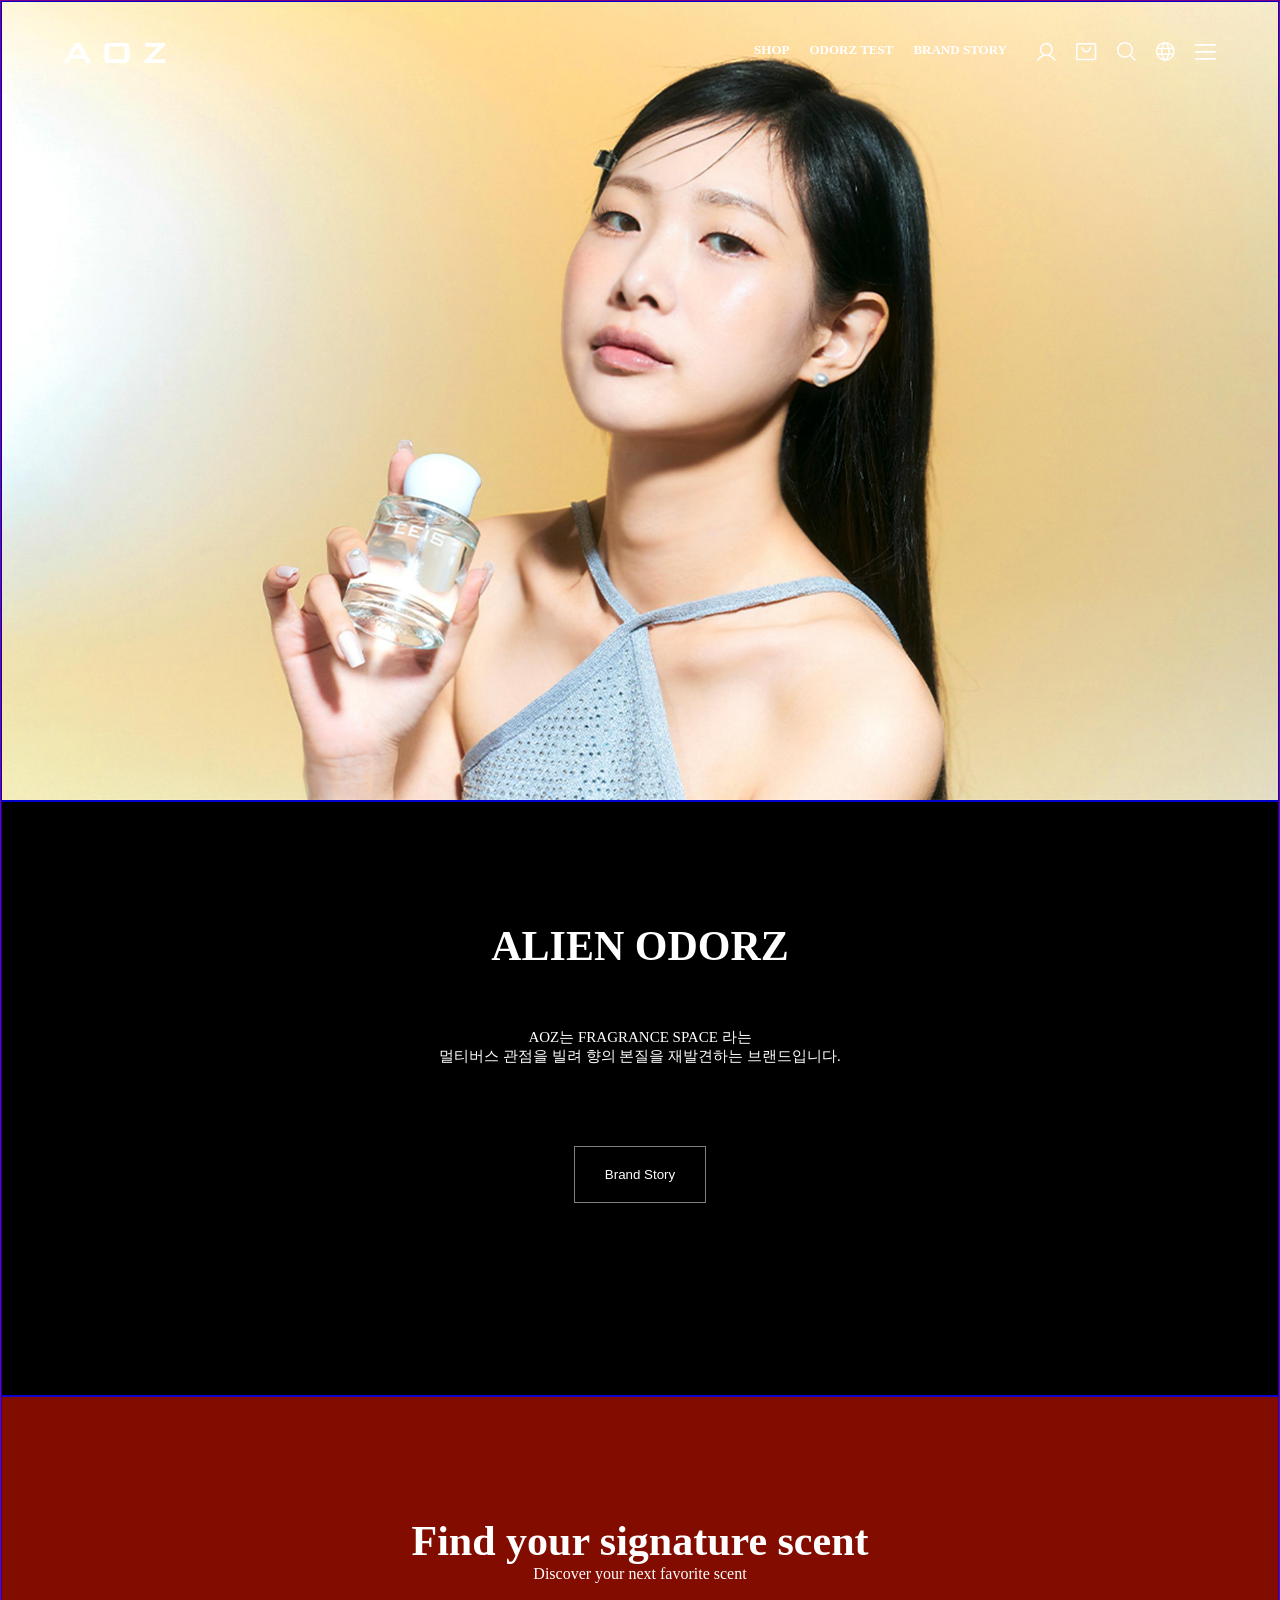
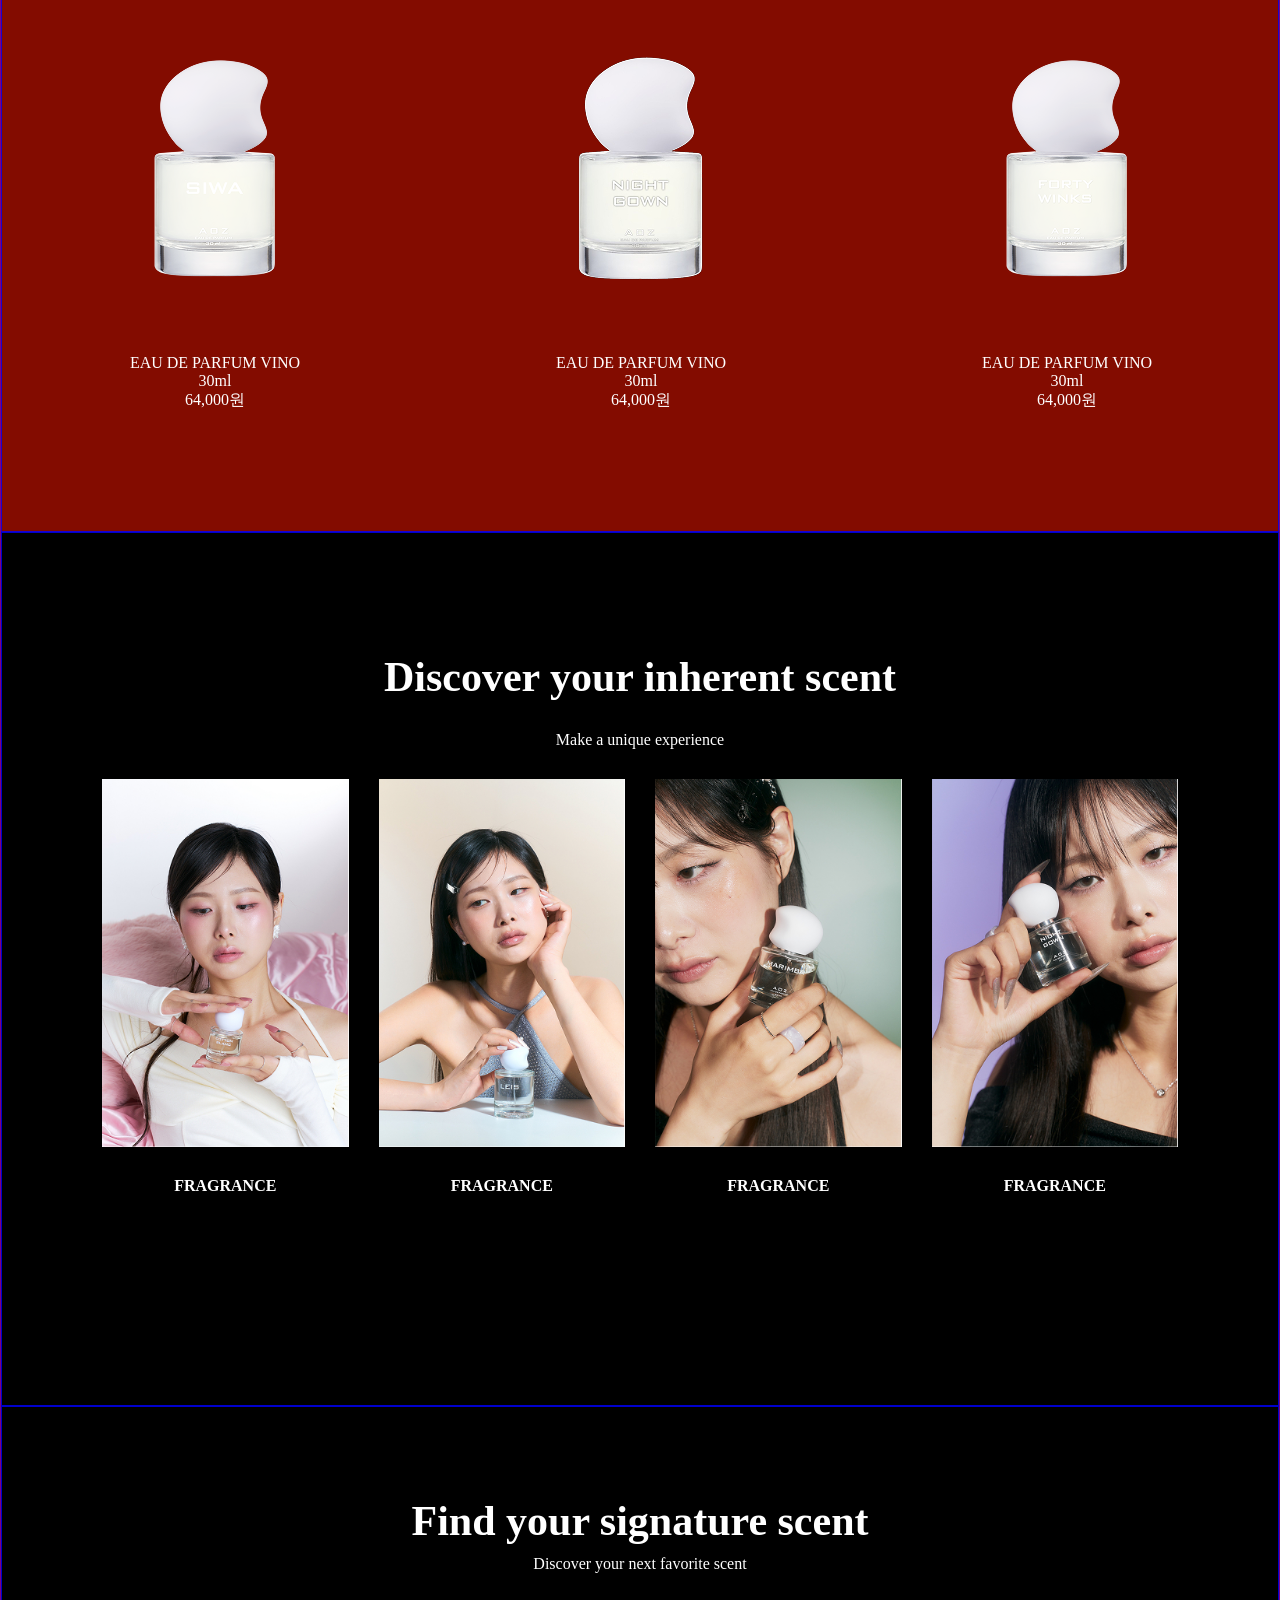
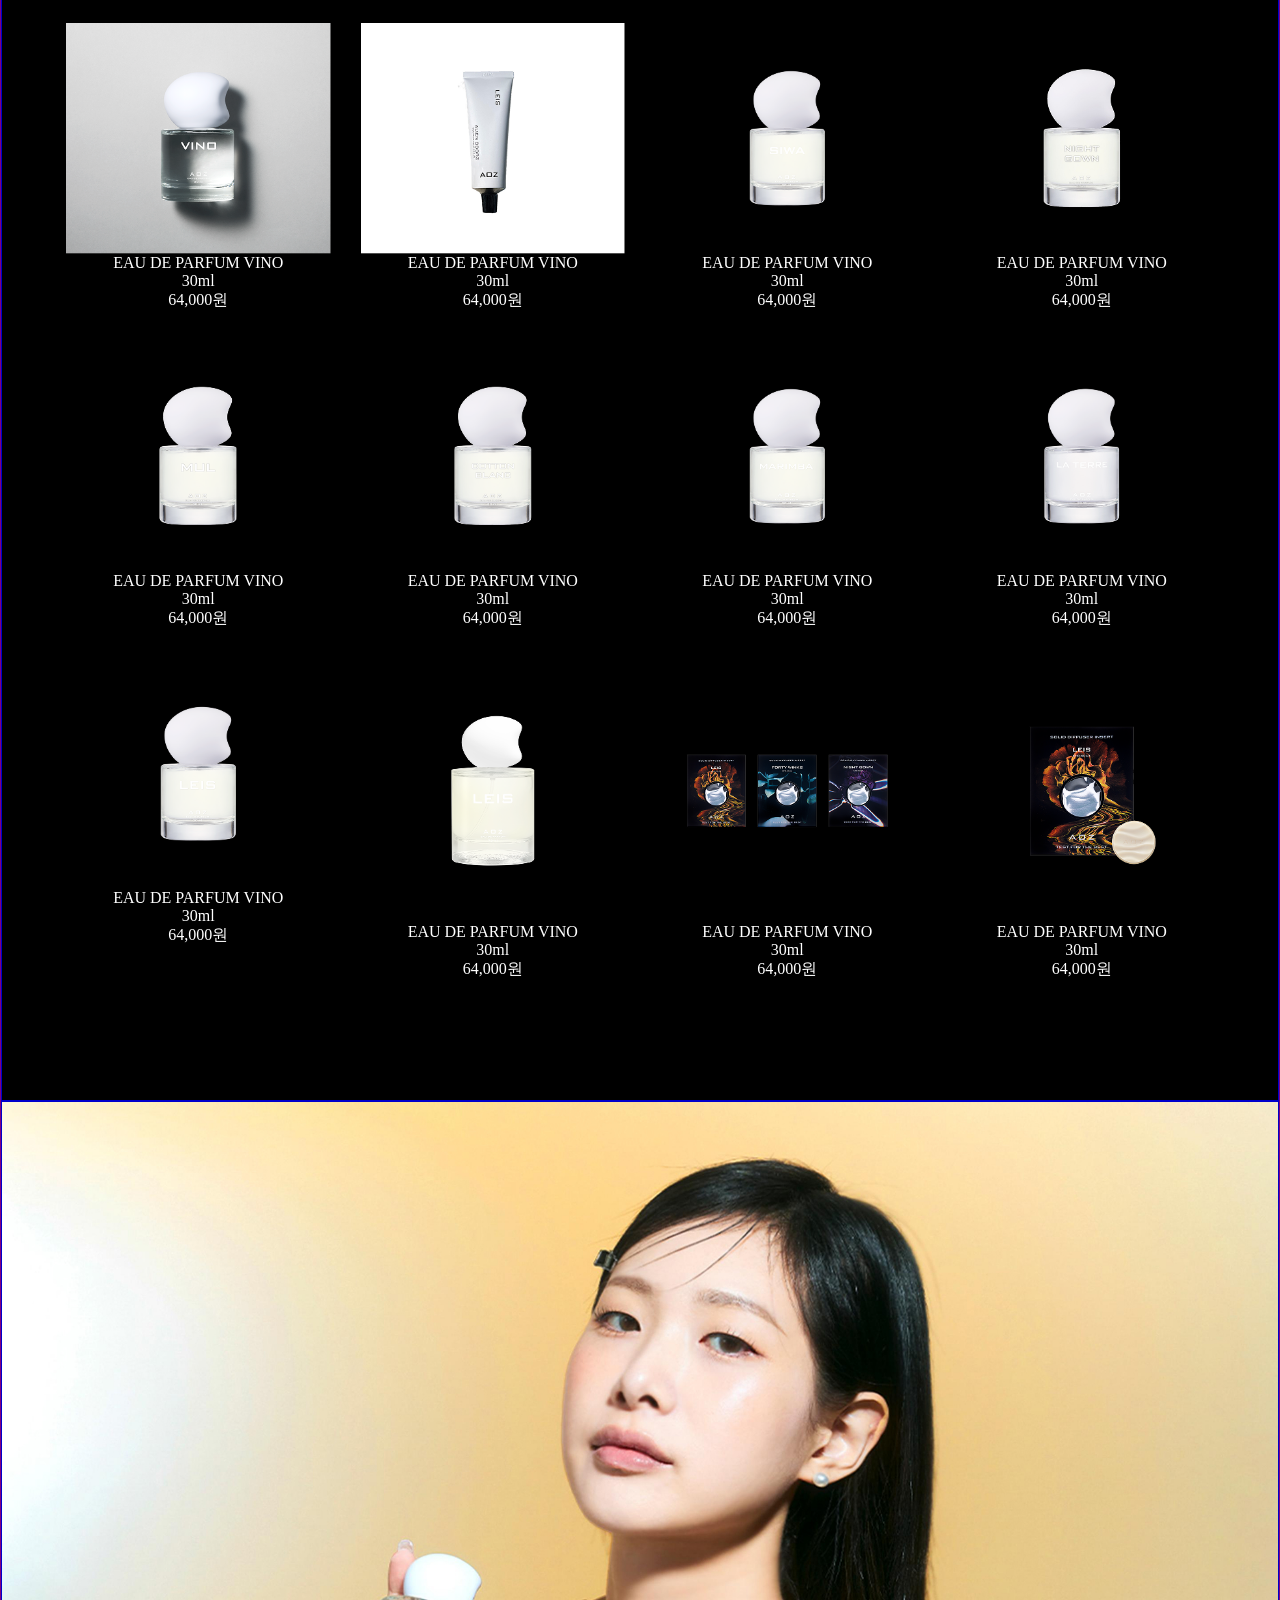
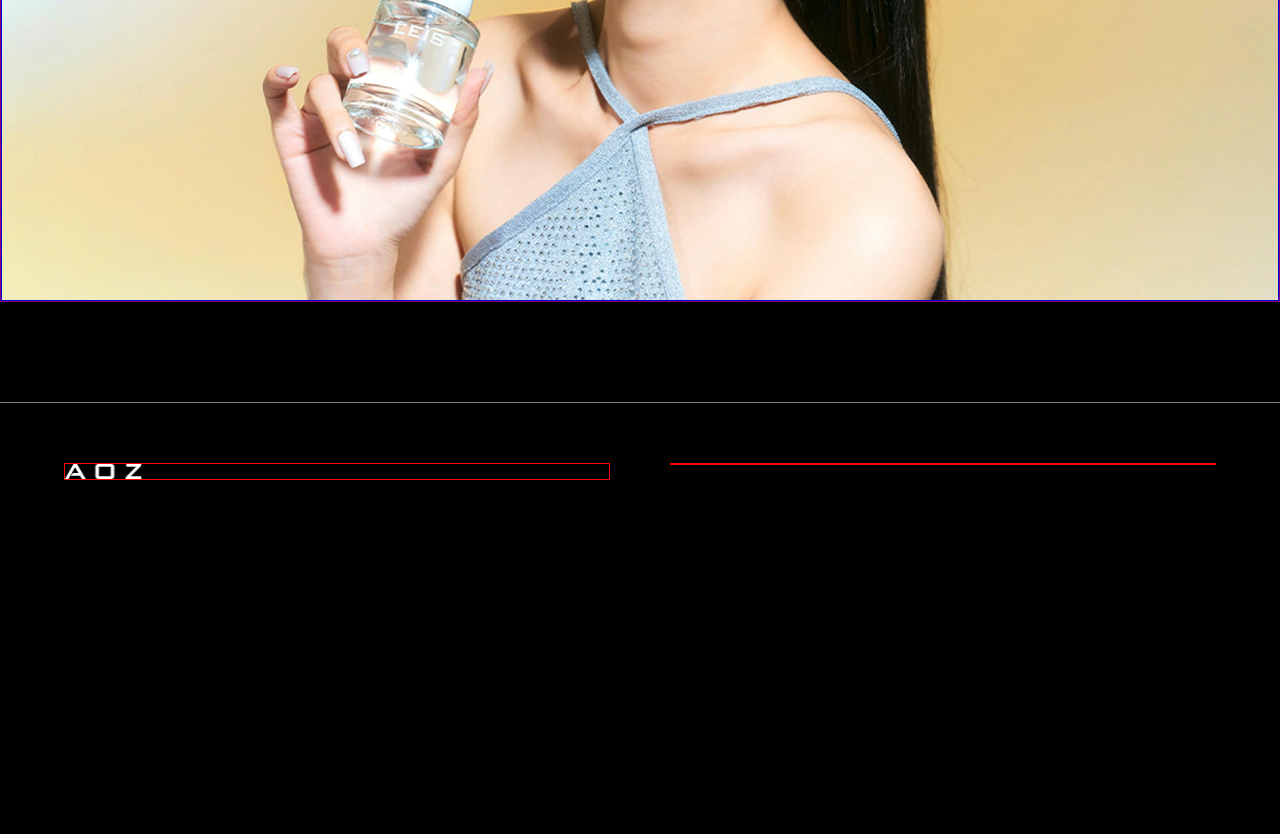
==== commit 6a22b477: "08.22 21:27" ====
--- a/index.html
+++ b/index.html
@@ -93,10 +93,30 @@
                 </div>
             </div>
             <div class="product">
-                <div class="product01">1</div>
-                <div class="product02">2</div>
-                <div class="product03">3</div>
-                <div class="product04">4</div>
+                <div class="product01">
+                    <img src="./image/section03/sec03_01.png" alt="">
+                    <div class="sec03-text01">EAU DE PARFUM VINO</div>
+                    <div class="sec03-text02">30ml</div>
+                    <div class="sec03-text03">64,000원</div>
+                    </div>
+                <div class="product02">
+                    <img src="./image/section03/sec03_02.png" alt="">
+                    <div class="sec03-text01">EAU DE PARFUM VINO</div>
+                    <div class="sec03-text02">30ml</div>
+                    <div class="sec03-text03">64,000원</div>
+                </div>
+                <div class="product03">
+                    <img src="./image/section03/sec03_03.png" alt="">
+                    <div class="sec03-text01">EAU DE PARFUM VINO</div>
+                    <div class="sec03-text02">30ml</div>
+                    <div class="sec03-text03">64,000원</div>
+                </div>
+                <div class="product04">
+                    <img src="./image/section03/sec03_04.png" alt="">
+                    <div class="sec03-text01">EAU DE PARFUM VINO</div>
+                    <div class="sec03-text02">30ml</div>
+                    <div class="sec03-text03">64,000원</div>                    
+                </div>
                 <div class="product05">5</div>
                 <div class="product06">6</div>
                 <div class="product07">7</div>
@@ -146,73 +166,74 @@
             </div>
             <div class="General-product">
                 <div class="sec05-product product01">
-                    <img src="./image/section05/sec05_01.jpg" alt="">
+                    <img src="./image/section05/sec05_01.png" alt="">
                     <div class="sec05-text01">EAU DE PARFUM VINO</div>
                     <div class="sec05-text02">30ml</div>
                     <div class="sec05-text03">64,000원</div>
                 </div>
                 <div class="sec05-product product02">
-                    <img src="./image/section05/sec05_02.jpg" alt="">
+                    <img src="./image/section05/sec05_02.png" alt="">
                     <div class="sec05-text01">EAU DE PARFUM VINO</div>
                     <div class="sec05-text02">30ml</div>
                     <div class="sec05-text03">64,000원</div>
                 </div>
                 <div class="sec05-product product03">
-                    <img src="./image/section05/sec05_03.jpg" alt="">
+                    <img src="./image/section05/sec05_03.png" alt="">
+                    <!-- <img src="./image/section05/AI_sec05_03.jpeg" alt=""> -->
                     <div class="sec05-text01">EAU DE PARFUM VINO</div>
                     <div class="sec05-text02">30ml</div>
                     <div class="sec05-text03">64,000원</div>
                 </div>
                 <div class="sec05-product product04">
-                    <img src="./image/section05/sec05_04.jpg" alt="">
+                    <img src="./image/section05/sec05_04.png" alt="">
                     <div class="sec05-text01">EAU DE PARFUM VINO</div>
                     <div class="sec05-text02">30ml</div>
                     <div class="sec05-text03">64,000원</div>
                 </div>
                 <div class="sec05-product product05">
-                    <img src="./image/section05/sec05_05.jpg" alt="">
+                    <img src="./image/section05/sec05_05.png" alt="">
                     <div class="sec05-text01">EAU DE PARFUM VINO</div>
                     <div class="sec05-text02">30ml</div>
                     <div class="sec05-text03">64,000원</div>
                 </div>
                 <div class="sec05-product product06">
-                    <img src="./image/section05/sec05_06.jpg" alt="">
+                    <img src="./image/section05/sec05_06.png" alt="">
                     <div class="sec05-text01">EAU DE PARFUM VINO</div>
                     <div class="sec05-text02">30ml</div>
                     <div class="sec05-text03">64,000원</div>
                 </div>
                 <div class="sec05-product product07">
-                    <img src="./image/section05/sec05_07.jpg" alt="">
+                    <img src="./image/section05/sec05_07.png" alt="">
                     <div class="sec05-text01">EAU DE PARFUM VINO</div>
                     <div class="sec05-text02">30ml</div>
                     <div class="sec05-text03">64,000원</div>
                 </div>
                 <div class="sec05-product product08">
-                    <img src="./image/section05/sec05_08.jpg" alt="">
+                    <img src="./image/section05/sec05_08.png" alt="">
                     <div class="sec05-text01">EAU DE PARFUM VINO</div>
                     <div class="sec05-text02">30ml</div>
                     <div class="sec05-text03">64,000원</div>
                 </div>
                 <div class="sec05-product product09">
-                    <img src="./image/section05/sec05_09.jpg" alt="">
+                    <img src="./image/section05/sec05_09.png" alt="">
                     <div class="sec05-text01">EAU DE PARFUM VINO</div>
                     <div class="sec05-text02">30ml</div>
                     <div class="sec05-text03">64,000원</div>
                 </div>
                 <div class="sec05-product product010">
-                    <img src="./image/section05/sec05_010.jpg" alt="">
+                    <img src="./image/section05/sec05_010.png" alt="">
                     <div class="sec05-text01">EAU DE PARFUM VINO</div>
                     <div class="sec05-text02">30ml</div>
                     <div class="sec05-text03">64,000원</div>
                 </div>
                 <div class="sec05-product product011">
-                    <img src="./image/section05/sec05_011.jpg" alt="">
+                    <img src="./image/section05/sec05_011.png" alt="">
                     <div class="sec05-text01">EAU DE PARFUM VINO</div>
                     <div class="sec05-text02">30ml</div>
                     <div class="sec05-text03">64,000원</div>
                 </div>
                 <div class="sec05-product product012">
-                    <img src="./image/section05/sec05_012.jpg" alt="">
+                    <img src="./image/section05/sec05_012.png" alt="">
                     <div class="sec05-text01">EAU DE PARFUM VINO</div>
                     <div class="sec05-text02">30ml</div>
                     <div class="sec05-text03">64,000원</div>
@@ -231,7 +252,7 @@
             <div class="footer-left">
                 <div class="footer-logo">
                     <a href="#">
-                        <img src="/image/logo.svg" alt="">
+                        <img src="./image/logo.svg" alt="">
                     </a>
                 </div>
             </div>
--- a/css/style.css
+++ b/css/style.css
@@ -139,7 +139,7 @@
 }
 .product {
     display: flex;
-    justify-content: space-between;
+    /* justify-content: space-between; */
 }
 .section04 {
     padding: 120px 100px 180px; /* 상 120px, (좌•)우 100px, 하 180px */
@@ -147,14 +147,20 @@
 .sec04-strong {
     color: #fff;
     text-align: center;
+    /* max-width: 1400px; */ /* 큰 화면에서 과도하게 퍼지는 것 방지 */
+    /* margin: 0 auto; */ /* 중앙 정렬 */
 }
 .sec04-strong p {
     margin: 30px 0;
 }
 .grid-banner {
-    display: flex;
-    justify-content: center;
+    display: grid;
+    grid-template-columns: repeat(4, 1fr);
     gap: 30px;
+}
+.grid-banner img {
+    width: 100%; height: auto;
+    object-fit: cover;
 }
 .grid-banner p {
     font-weight: 600;
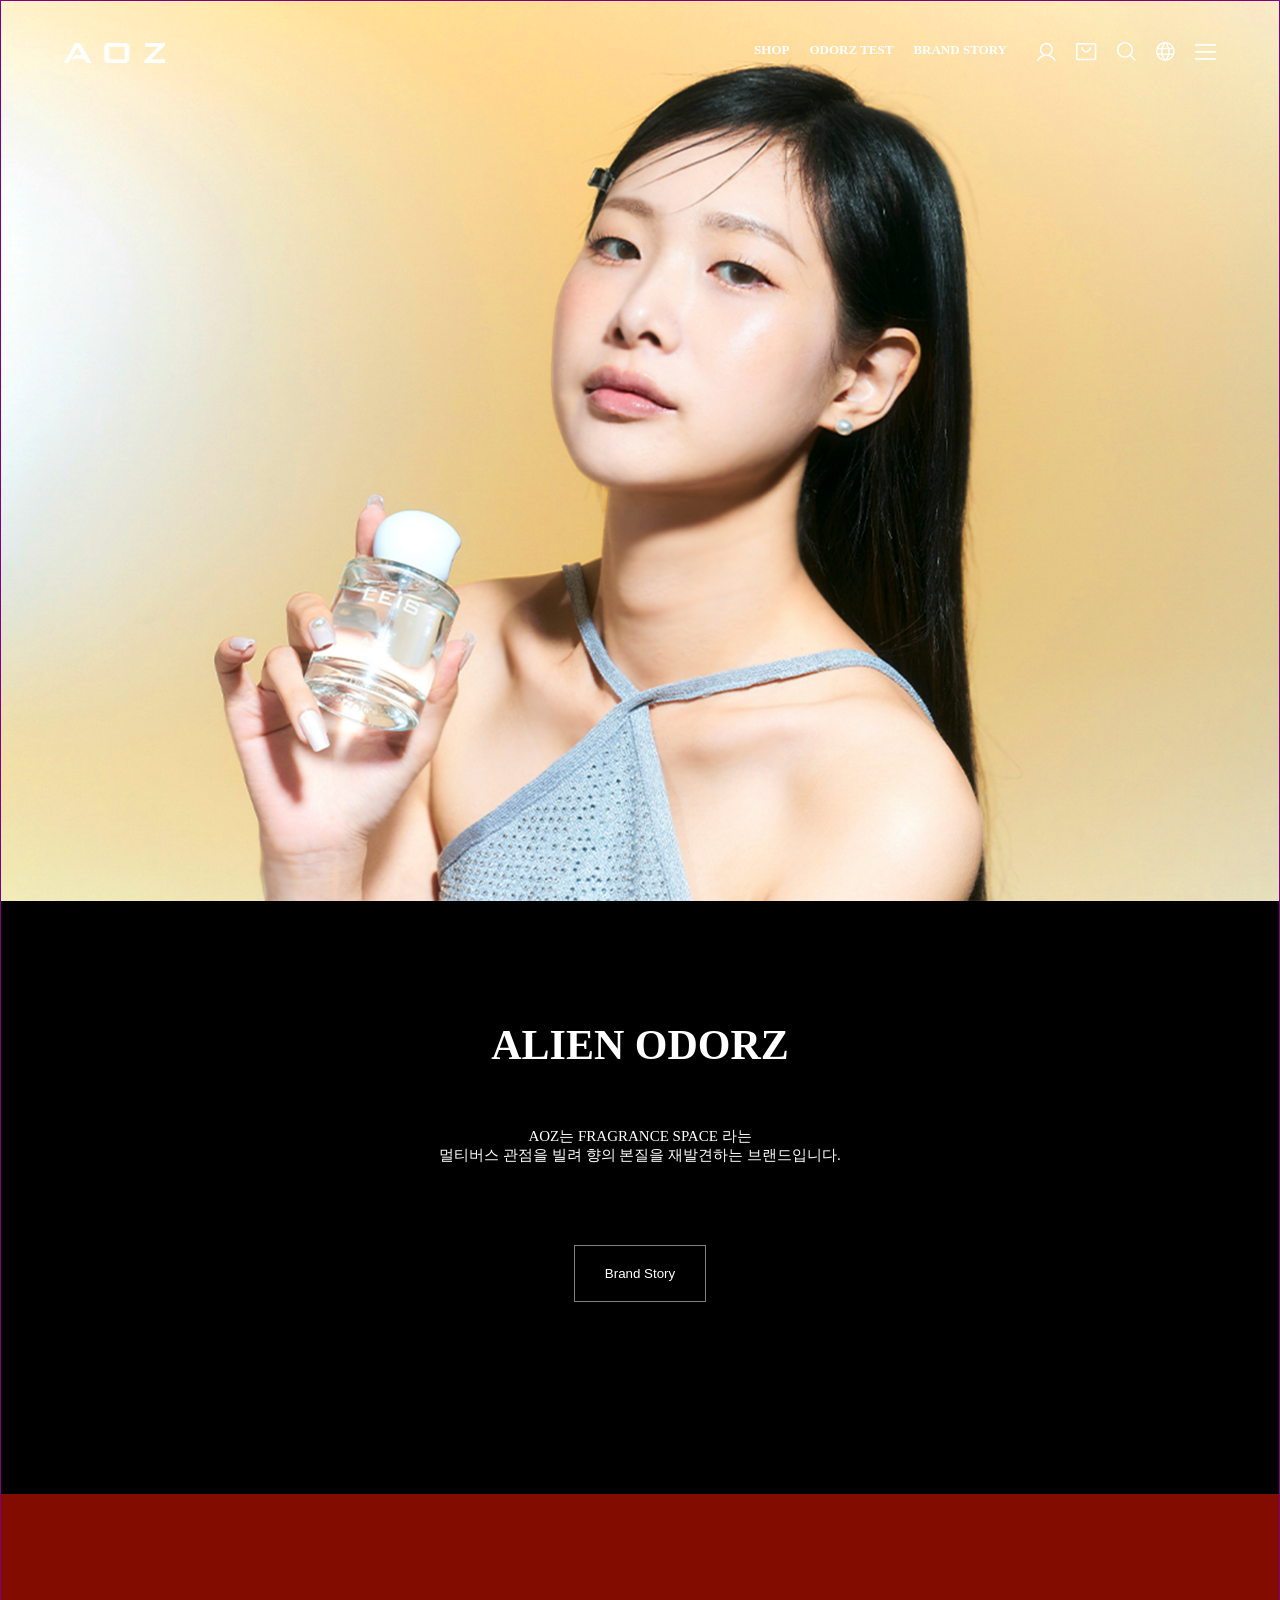
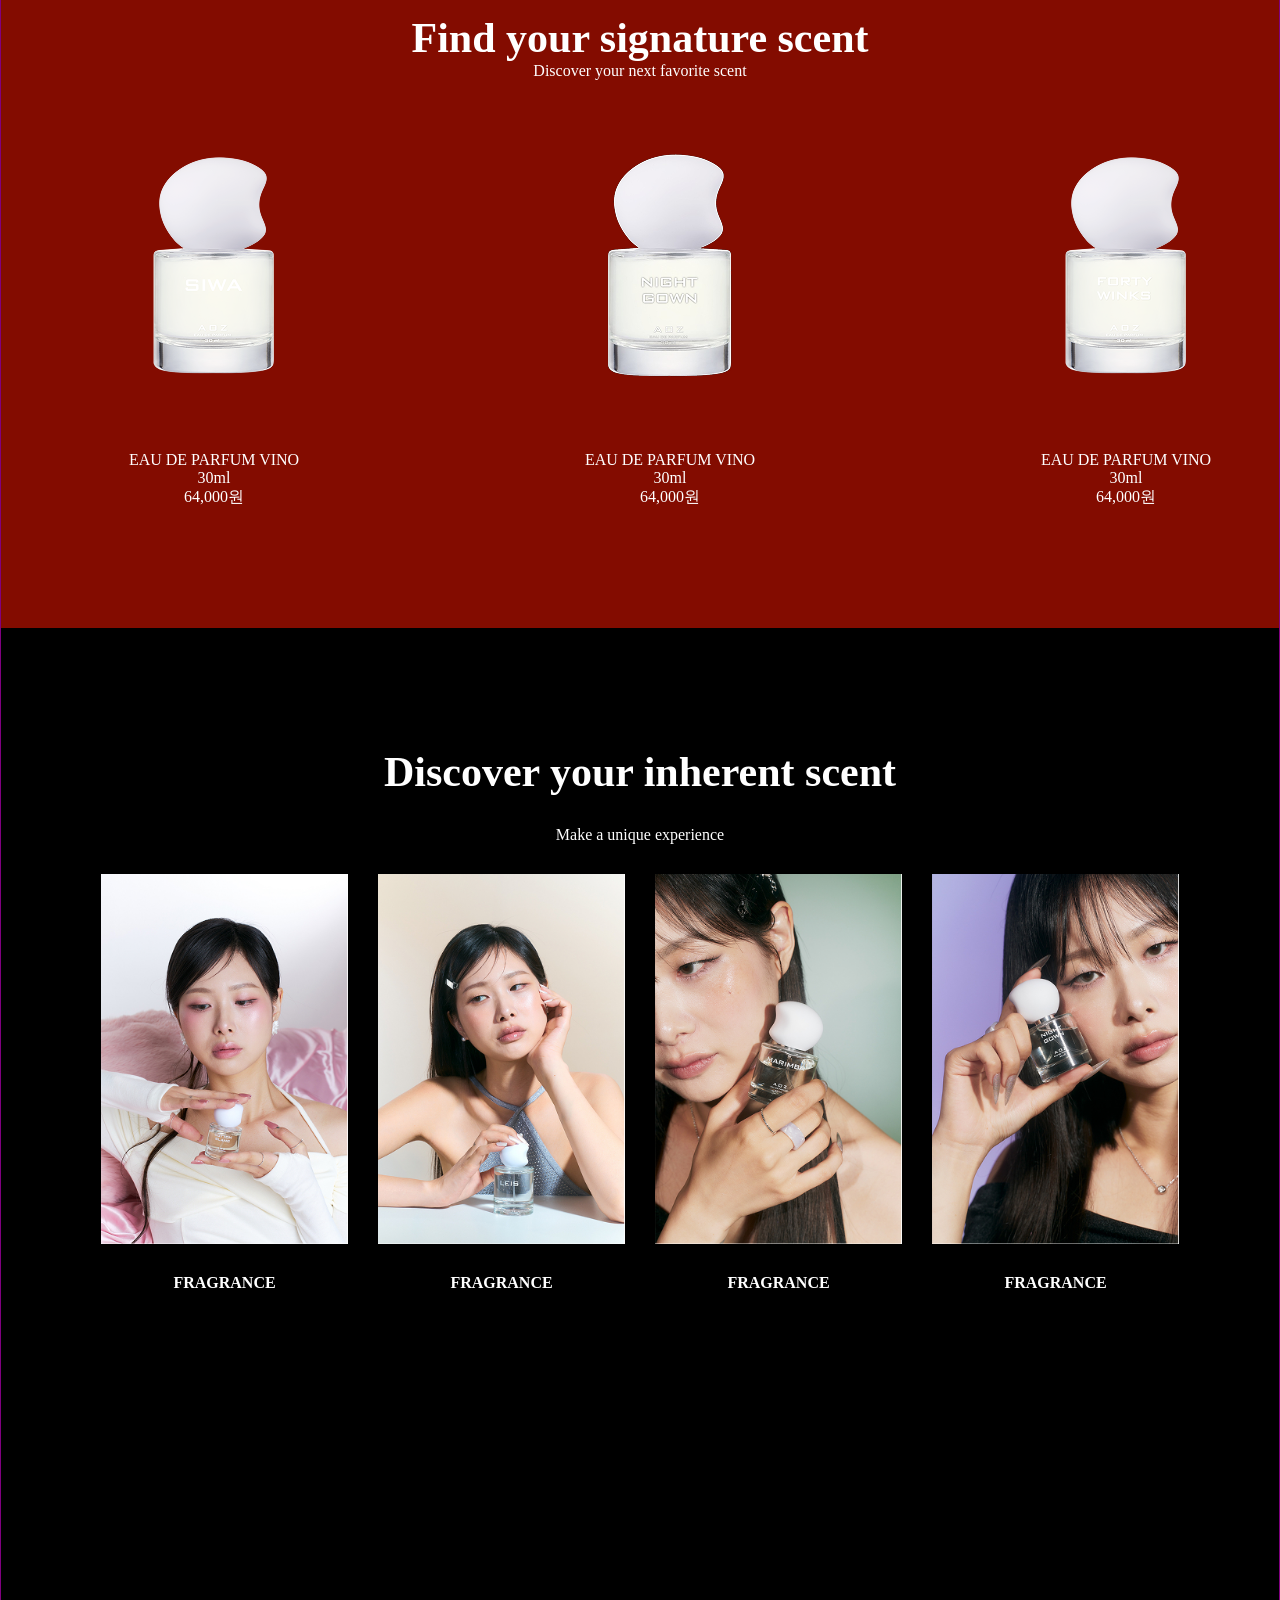
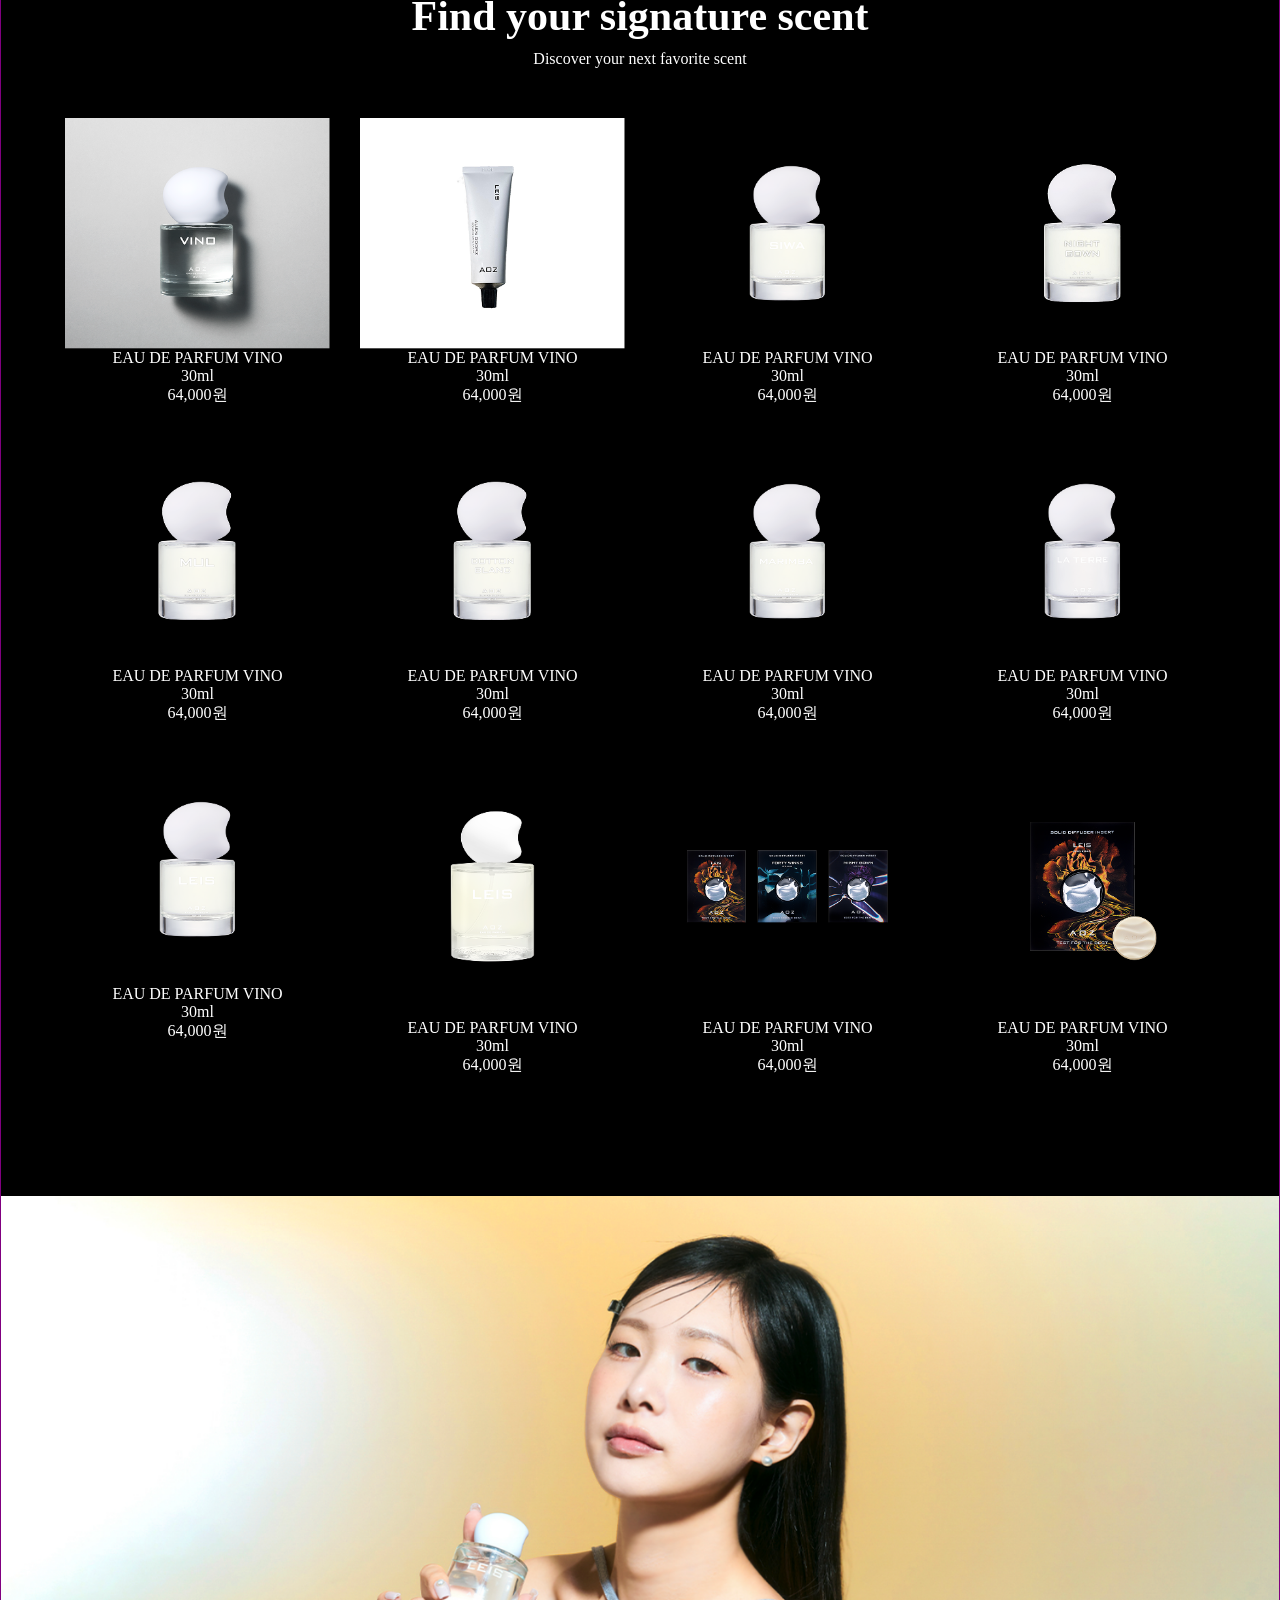
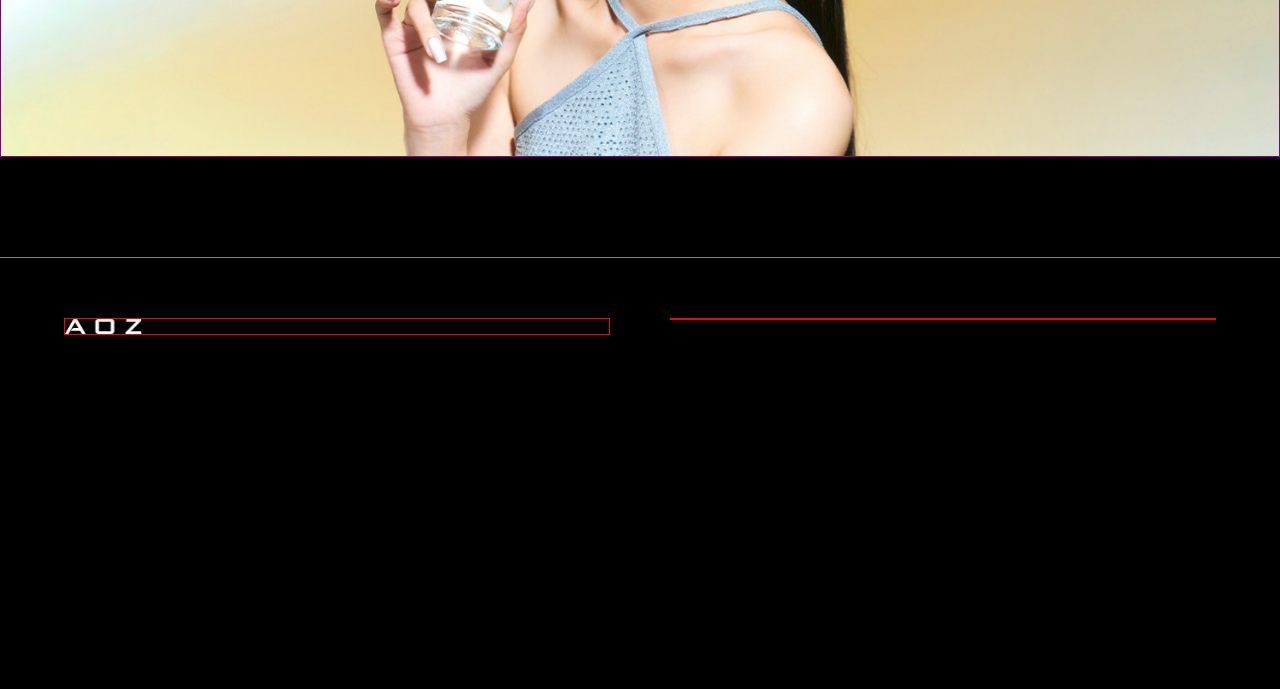
==== commit fbc11a4a: "Add files via upload" ====
--- a/index.html
+++ b/index.html
@@ -3,13 +3,13 @@
 <head>
     <meta charset="UTF-8">
     <meta name="viewport" content="width=device-width, initial-scale=1.0">
-    <title>AOZ 에이오지</title>
+    <title>AOZ 에이오지-Clone_coding</title>
     <!-- 1. 기본 스타일 초기화 -->
-    <link rel="stylesheet" href="./css/normal.css">
+    <link rel="stylesheet" href="./css/01_normal.css">
     <!-- 2. 애니메이션 모음 -->
-    <link rel="stylesheet" href="./css/animation.css">
+    <link rel="stylesheet" href="./css/02_animation.css">
     <!-- 3. 메인 스타일 및 디자인 -->
-    <link rel="stylesheet" href="./css/style.css">
+    <link rel="stylesheet" href="./css/03_style.css">
 </head>
 <body>
     <!-- 상단바 -->
@@ -28,9 +28,9 @@
                 <nav class="text-menu">
                     <ul class="text-ul">
                         <!-- nav-item -->
-                        <li class="text-item"><a href="https://alienodorz.com/product/list.html?cate_no=23" target="_top">SHOP</a></li>
-                        <li class="text-item"><a href="#" target="_top">ODORZ TEST</a></li>
-                        <li class="text-item"><a href="#" target="_top">BRAND STORY</a></li>
+                        <li class="text-item"><a href="#" target="_blank">SHOP</a></li>
+                        <li class="text-item"><a href="#" target="_blank">ODORZ TEST</a></li>
+                        <li class="text-item"><a href="#" target="_blank">BRAND STORY</a></li>
                     </ul>
                 </nav>
 
@@ -93,36 +93,66 @@
                 </div>
             </div>
             <div class="product">
-                <div class="product01">
+                <div class="sec03-card product01">
                     <img src="./image/section03/sec03_01.png" alt="">
                     <div class="sec03-text01">EAU DE PARFUM VINO</div>
                     <div class="sec03-text02">30ml</div>
                     <div class="sec03-text03">64,000원</div>
                     </div>
-                <div class="product02">
+                <div class="sec03-card product02">
                     <img src="./image/section03/sec03_02.png" alt="">
                     <div class="sec03-text01">EAU DE PARFUM VINO</div>
                     <div class="sec03-text02">30ml</div>
                     <div class="sec03-text03">64,000원</div>
                 </div>
-                <div class="product03">
+                <div class="sec03-card product03">
                     <img src="./image/section03/sec03_03.png" alt="">
                     <div class="sec03-text01">EAU DE PARFUM VINO</div>
                     <div class="sec03-text02">30ml</div>
                     <div class="sec03-text03">64,000원</div>
                 </div>
-                <div class="product04">
-                    <img src="./image/section03/sec03_04.png" alt="">
-                    <div class="sec03-text01">EAU DE PARFUM VINO</div>
-                    <div class="sec03-text02">30ml</div>
-                    <div class="sec03-text03">64,000원</div>                    
-                </div>
-                <div class="product05">5</div>
-                <div class="product06">6</div>
-                <div class="product07">7</div>
-                <div class="product08">8</div>
-                <div class="product09">9</div>
-                <div class="product010">10</div>
+                <div class="sec03-card product04">
+                    <img src="./image/section03/sec03_04.png" alt="">
+                    <div class="sec03-text01">EAU DE PARFUM VINO</div>
+                    <div class="sec03-text02">30ml</div>
+                    <div class="sec03-text03">64,000원</div>                    
+                </div>
+                <div class="sec03-card product05">
+                    <img src="./image/section03/sec03_04.png" alt="">
+                    <div class="sec03-text01">EAU DE PARFUM VINO</div>
+                    <div class="sec03-text02">30ml</div>
+                    <div class="sec03-text03">64,000원</div>                       
+                </div>
+                <div class="sec03-card product06">
+                    <img src="./image/section03/sec03_04.png" alt="">
+                    <div class="sec03-text01">EAU DE PARFUM VINO</div>
+                    <div class="sec03-text02">30ml</div>
+                    <div class="sec03-text03">64,000원</div>                    
+                </div>
+                <div class="sec03-card product07">
+                    <img src="./image/section03/sec03_04.png" alt="">
+                    <div class="sec03-text01">EAU DE PARFUM VINO</div>
+                    <div class="sec03-text02">30ml</div>
+                    <div class="sec03-text03">64,000원</div>                    
+                </div>
+                <div class="sec03-card product08">
+                    <img src="./image/section03/sec03_04.png" alt="">
+                    <div class="sec03-text01">EAU DE PARFUM VINO</div>
+                    <div class="sec03-text02">30ml</div>
+                    <div class="sec03-text03">64,000원</div>                    
+                </div>
+                <div class="sec03-card product09">
+                    <img src="./image/section03/sec03_04.png" alt="">
+                    <div class="sec03-text01">EAU DE PARFUM VINO</div>
+                    <div class="sec03-text02">30ml</div>
+                    <div class="sec03-text03">64,000원</div>                    
+                </div>
+                <div class="sec03-card product010">
+                    <img src="./image/section03/sec03_04.png" alt="">
+                    <div class="sec03-text01">EAU DE PARFUM VINO</div>
+                    <div class="sec03-text02">30ml</div>
+                    <div class="sec03-text03">64,000원</div>                    
+                </div>
             </div>
         </section>
         <!-- 4. 그리드배너 -->
--- a/css/01_normal.css
+++ b/css/01_normal.css
@@ -0,0 +1,28 @@
+/* AOZ 프로젝트 기본 스타일 */
+body {background-color: #000;}
+strong {font-size: 42px;}
+
+/* 브라우저 기본값 초기화 */
+body {margin: 0; padding: 0;}
+ul, ul>li {margin: 0; padding: 0; list-style: none;}
+p {margin: 0;}
+h1,h2,h3,h4,h5,h6 {
+    font-weight: normal;
+    font-size: inherit;
+    margin: 0;
+}
+a {
+    color: inherit;
+    text-decoration: none;
+    /* background-color: #555; */
+    display: block;
+}
+button {
+    background-color: transparent;
+    padding: auto;
+    border: none; outline: none;
+}
+img {
+    /* background-color: red; */
+    display: block;
+}
--- a/css/02_animation.css
+++ b/css/02_animation.css
@@ -0,0 +1,12 @@
+/* 1. 상단바 */
+@keyframes bgChange { /* 애니메이션 */
+    from { 
+        background-color: transparent; /* 처음엔 투명 */
+        padding: 42px 64px; /* 기본 패딩 유지 */
+    } 
+    to {
+        background-color: #000000; /* 나중엔 검정 */
+        padding: 14px 64px; /* 스크롤 내리면 상•하 패딩 14px로 줄어듦 */
+        /* transition: 0.3s; */
+    } 
+}
--- a/css/03_style.css
+++ b/css/03_style.css
@@ -0,0 +1,237 @@
+/* 상단바 */
+.top-bar {
+    padding: 42px 64px;
+    display: flex; justify-content: space-between;
+    align-items: center;
+    position: fixed; /* 상단바 고정 */
+    left: 0;
+    top: 0;
+    width: 100%;
+    z-index: 100; /* 상단바가 다른 레이어 요소들을 가리지 못하게 맨 앞으로 끌어올림 */
+    box-sizing: border-box;
+
+    animation: bgChange linear forwards; /* bgChange 애니메이션을 실행해라 */
+    animation-timeline: scroll(); /* 시간 대신 '스크롤'에 맞춰서 움직여라! */
+    animation-range: 200px 100px; /* 스크롤을 200px에서 100px 내리는 동안 옷을 갈아입어라 */
+}
+/* 1. 로고 */
+/* .logo img {
+    display: flex;
+} */
+
+/* 2. 우측 전체 메뉴 영역 */
+.right-menu {
+    display: flex; gap: 30px;
+}
+
+/* 2-1. 메인 글자 메뉴 */
+.text-menu {
+    color: #fff;
+    display: flex;
+    align-items: center;
+}
+.text-ul {
+    display: flex; gap: 20px;
+}
+.text-item {
+    font-size: 13px; font-weight: 900; 
+}
+.text-item a {
+    position: relative;
+    display: inline-block;
+    padding-bottom: 5px;
+}
+.text-item a::after {
+    content: '';
+    position: absolute;
+    left: 0; /* 왼쪽 끝에서 시작 */
+    bottom: 0; /* 글자 맨 아래에 붙음 */
+    width: 0; /* 처음에는 가로 길이가 0 (안 보임) */
+    height: 2px;
+    background-color: #fff;
+    transition: 0.3s ;
+}
+.text-item a:hover::after {
+    width: 100%; /* 마우스를 올리면 가로 길이가 100%로 늘어남 */
+}
+
+/* 2-2. 우측 아이콘 메뉴 */
+/* .icon-menu {
+    display: flex;
+} */
+.icon-ul {
+    color: #fff;
+    display: flex; gap: 20px;
+    align-items: center;
+}
+/* 언어 설정 (2차 메뉴 포함 */
+.icon-lang {
+    position: relative;
+}
+.icon-lang:hover .lang-dropdown {
+    display: block;
+}
+.lang-dropdown {
+    border: 1px solid gray;
+    background-color: #000;
+    color: gray;
+    position: absolute;
+    white-space: nowrap;
+    left: 50%;
+    transform: translateX(-50%);
+    padding: 15px 10px;
+    margin-top: 10px;
+    display: none;
+    font-size: 13px;
+}
+
+/* 메인컨텐츠 */
+main {
+    border: 1px solid purple;
+    /* height: 6620px; */
+}
+.section {
+    /* border: 1px solid rgba(0, 0, 255, 0.8); */
+}
+.section01 {
+    /* object-fit: contain; */
+    width: 100%;
+    height: 100vh; /* 브라우저 화면 전체 높이 */
+    overflow: hidden; /* 삐져나온 이미지 숨김 */
+}
+.section01 >img {
+    width: 100%;
+    height: 100%; /* 부모 높이 100vh에 맞춤 */
+    object-fit: cover;
+    object-position: center; /* 정중앙 기준 크롭 */
+}
+.section02 {
+    color: #fff;
+    padding: 120px 100px;
+}
+.sec02-item {
+    padding-bottom: 72px;
+    display: flex; 
+    flex-direction: column; 
+    align-items: center; 
+    gap: 50px;
+}
+.sec02-item-text01 {
+    display: flex;
+    justify-content: center;
+}
+.sec02-item-text02 {
+    display: flex;
+    justify-content: center;
+    text-align: center;
+    margin-bottom: 30px;
+    margin-top: 8px;
+    font-size: 15px; 
+}
+.sec02-item-button {
+    border: 1px solid #ffffff80;
+    color: #fff;
+    padding: 20px 30px;
+}
+.section03 {
+    background-color: rgb(131, 12, 0);
+    color: #fff;
+    text-align: center;
+    padding: 120px 0px;
+}
+.sec03-item {
+    gap: 10px;
+}
+.product {
+    display: flex;
+    gap: 30px;
+    overflow-x: auto; /* 가로 스크롤 허용 */
+    scroll-behavior: smooth;
+    scroll-snap-type: x mandatory; /* 스냅 자석 활성화 */
+}
+.sec03-card {
+    scroll-snap-align: start; /* 왼쪽 기준 자석 정렬 */
+}
+.section04 {
+    padding: 120px 100px 180px; /* 상 120px, (좌•)우 100px, 하 180px */
+}
+.sec04-strong {
+    color: #fff;
+    text-align: center;
+    /* max-width: 1400px; */ /* 큰 화면에서 과도하게 퍼지는 것 방지 */
+    /* margin: 0 auto; */ /* 중앙 정렬 */
+}
+.sec04-strong p {
+    margin: 30px 0;
+}
+.grid-banner {
+    display: grid;
+    grid-template-columns: repeat(4, 1fr);
+    gap: 30px;
+}
+.grid-banner img {
+    width: 100%; height: auto;
+    object-fit: cover;
+}
+.grid-banner p {
+    font-weight: 600;
+}
+.section05 {
+    color: #fff;
+    text-align: center;
+    padding: 0 64px;
+}
+.sec05-item {
+    padding: 90px 0 40px 0; /* 상 90px, 우 0, 하 40px, 좌 0 */
+}
+.sec05-item p {
+    margin: 10px 0;
+}
+.General-product {
+    display: grid;
+    grid-template-columns: repeat(4, 1fr);
+    padding-bottom: 120px;
+    gap: 30px;
+}
+.sec05-product {
+    display: flex;
+    flex-direction: column;
+    align-items: center;
+}
+.sec05-product img {
+    width: 100%;
+    height: auto;
+}
+.section06 {
+    object-fit: contain;
+}
+.section06 >img {
+    width: 100%;
+    object-fit: cover;
+}
+
+
+footer {
+    height: 431px;
+    margin: 100px 0 0;
+    border-top: 1px solid gray;
+}
+.footer-menu {
+    padding: 60px 64px;
+    color: #fff;
+    display: flex;
+    justify-content: space-between;
+    gap: 60px;
+}
+.footer-left {
+    border: 1px solid red;
+    width: 100%; height: 100%;
+}
+.footer-logo img {
+    height: 15px;
+    background-color: #000;
+}
+.footer-right {
+    border: 1px solid red;
+    width: 100%; height: 100%;
+}
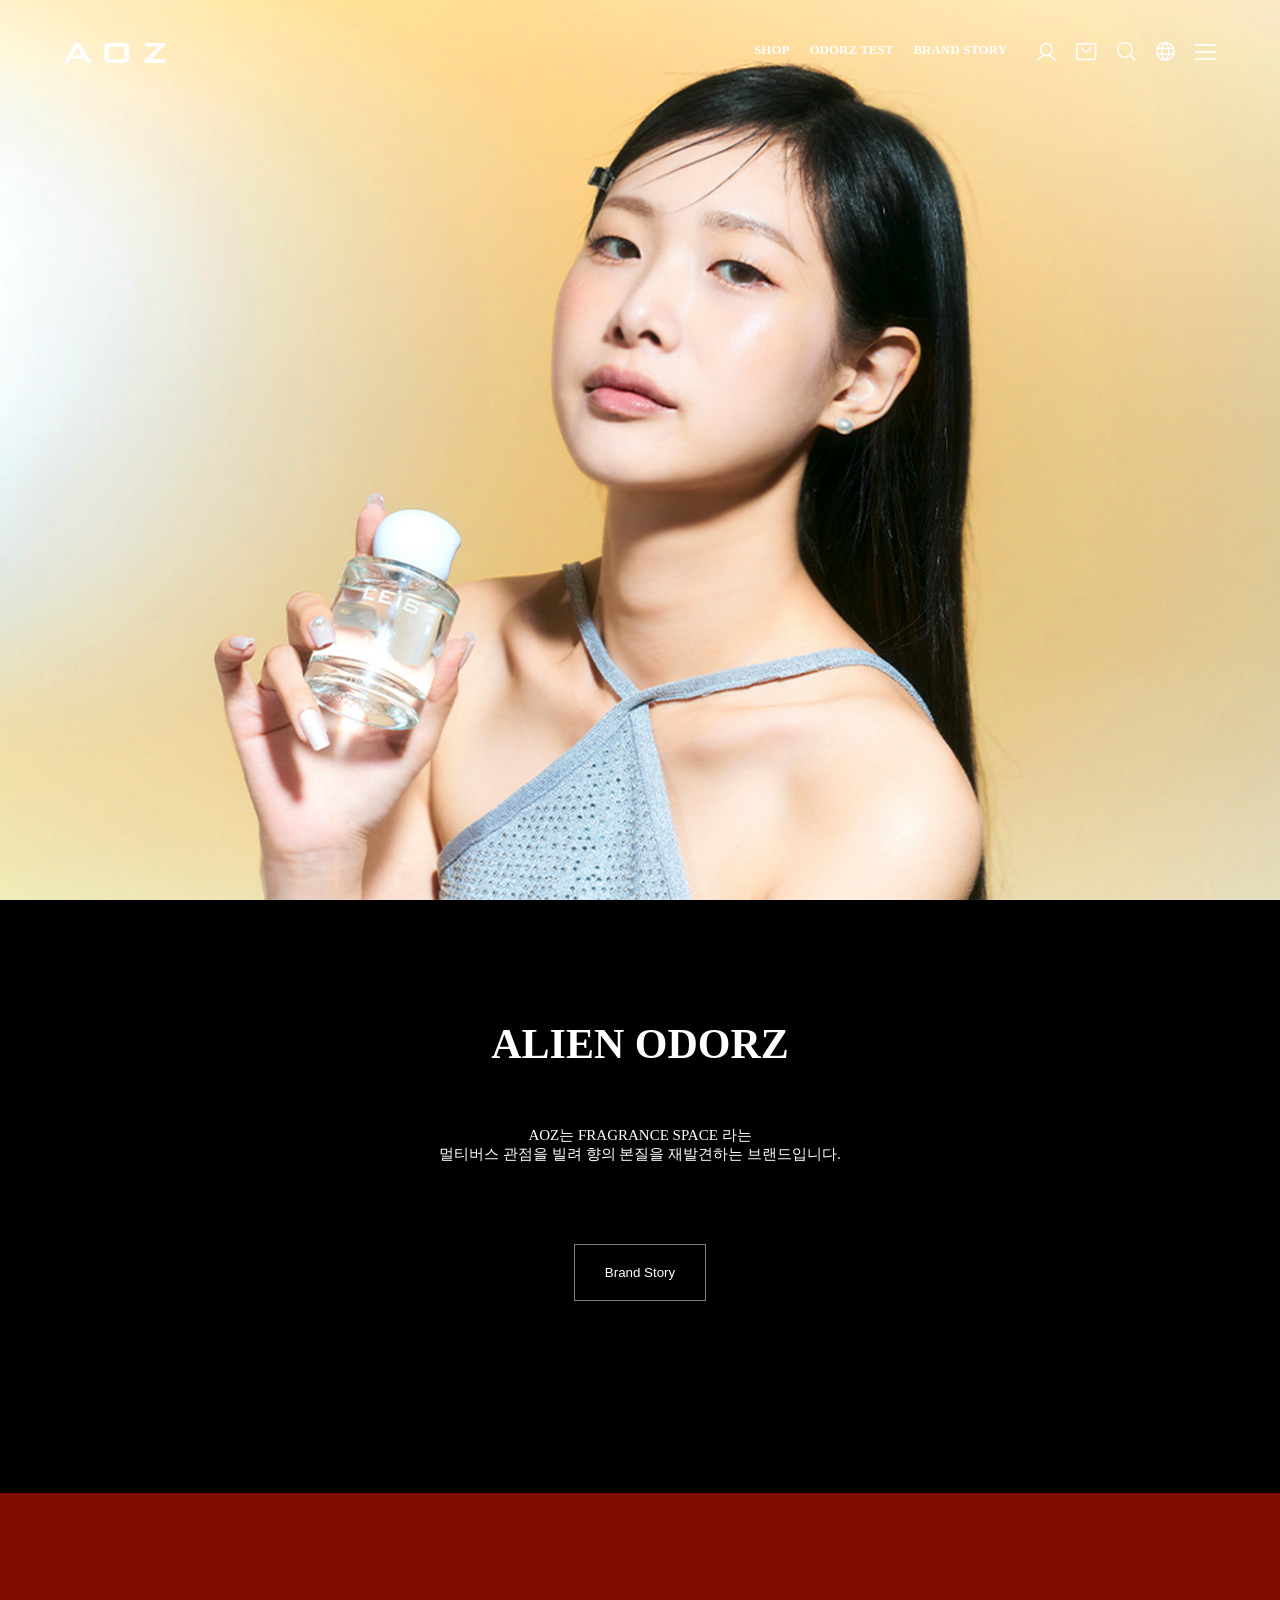
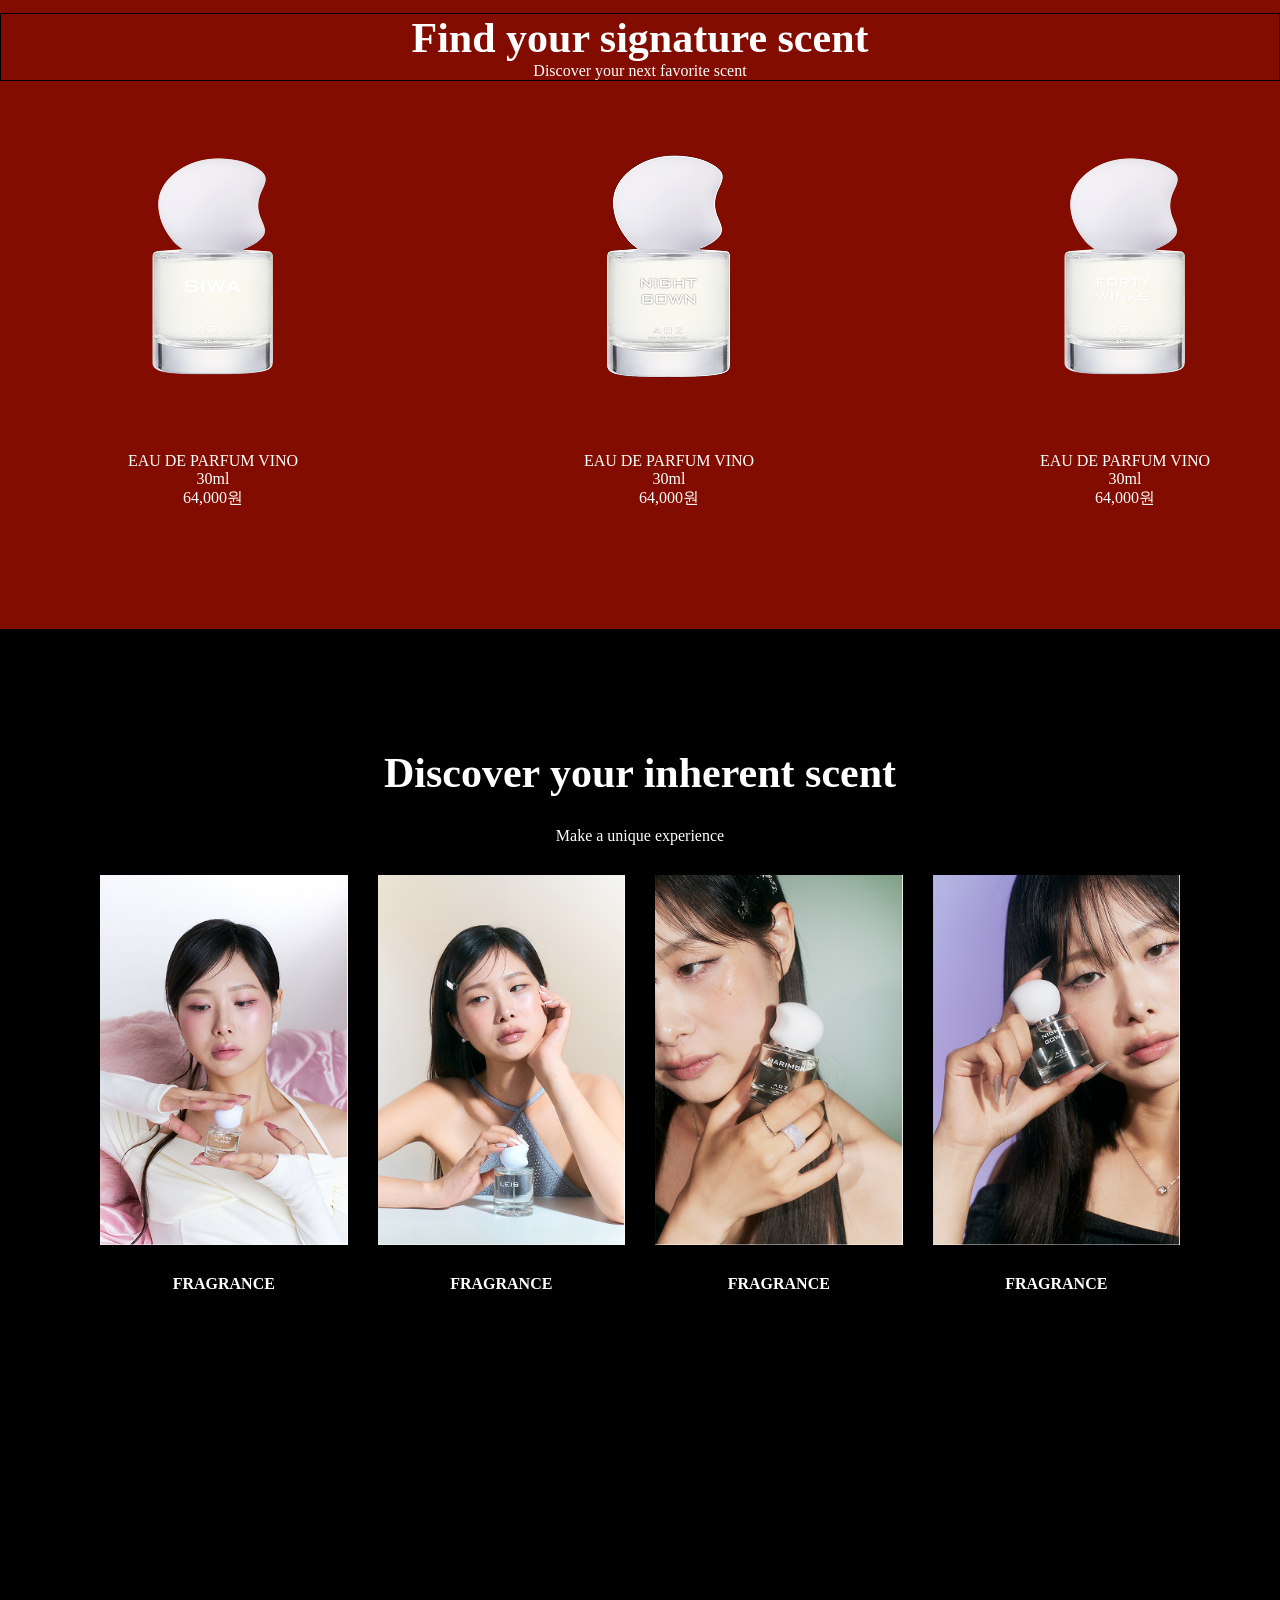
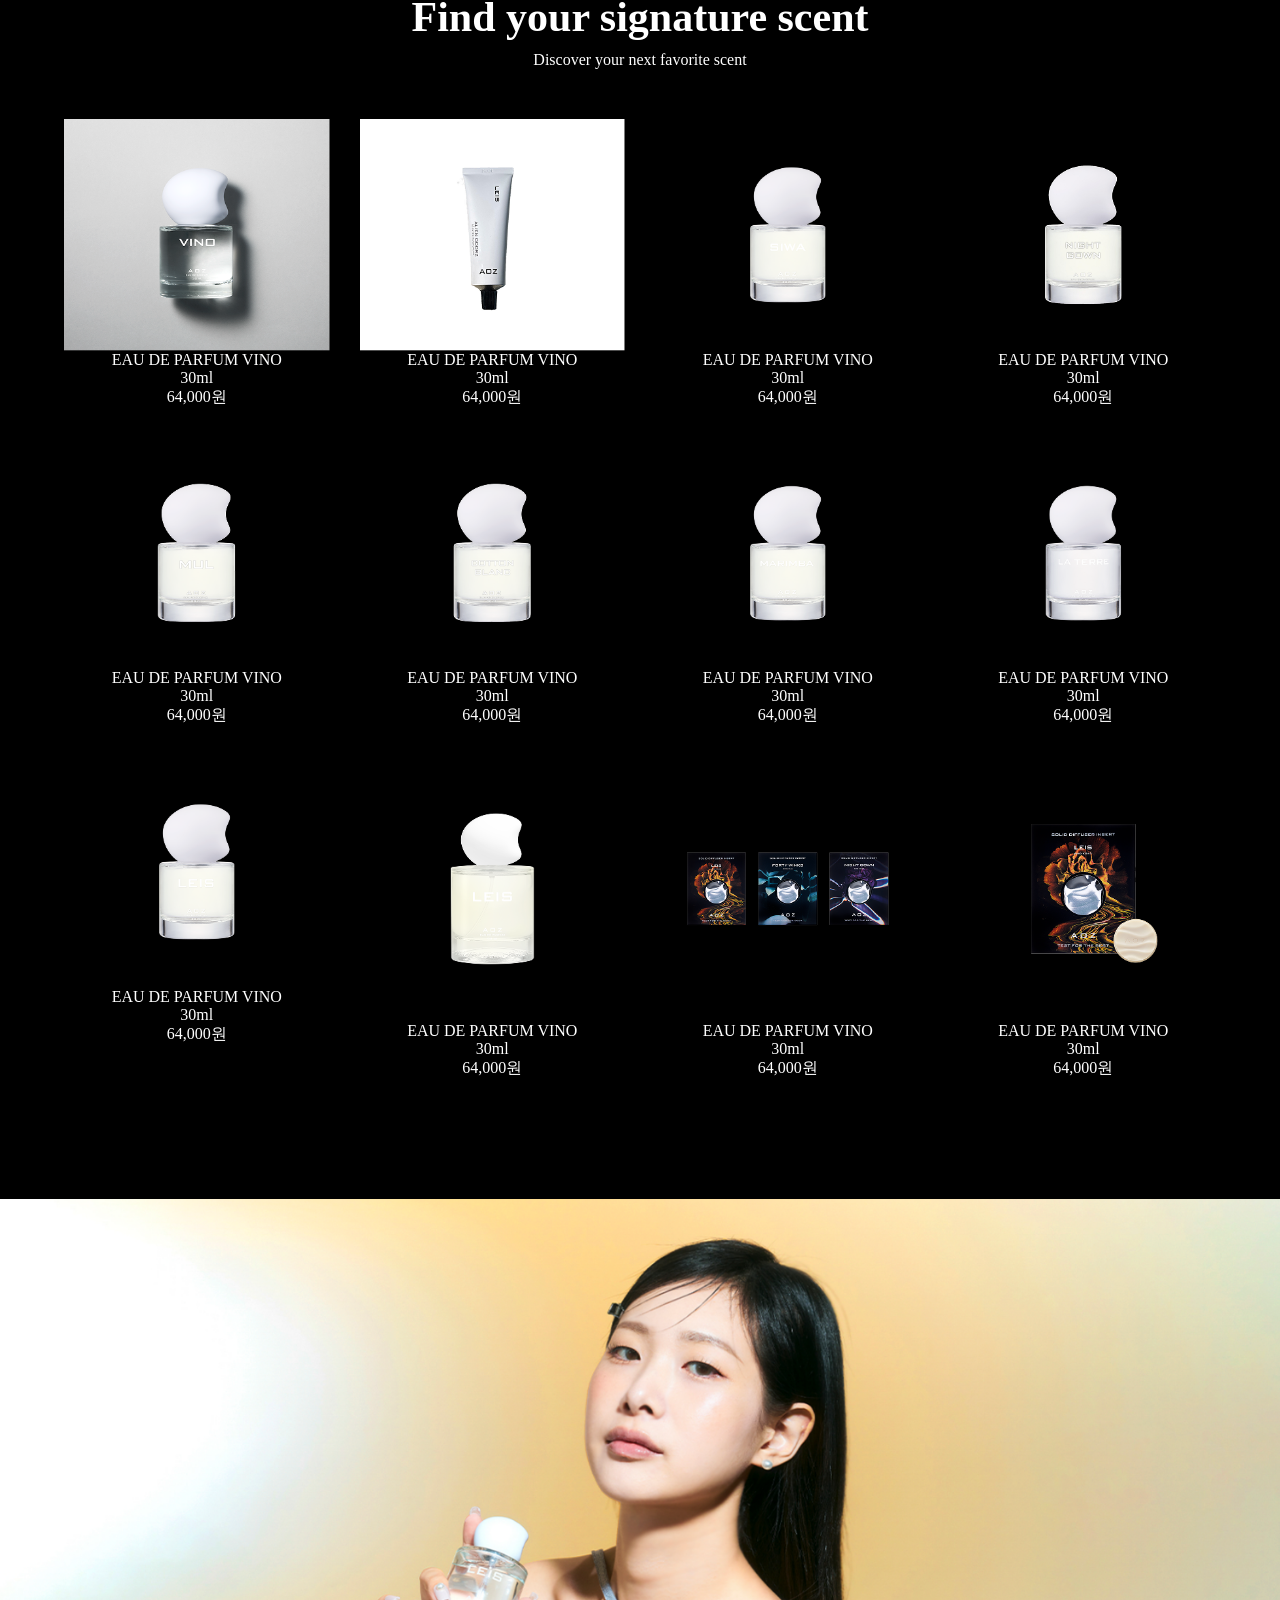
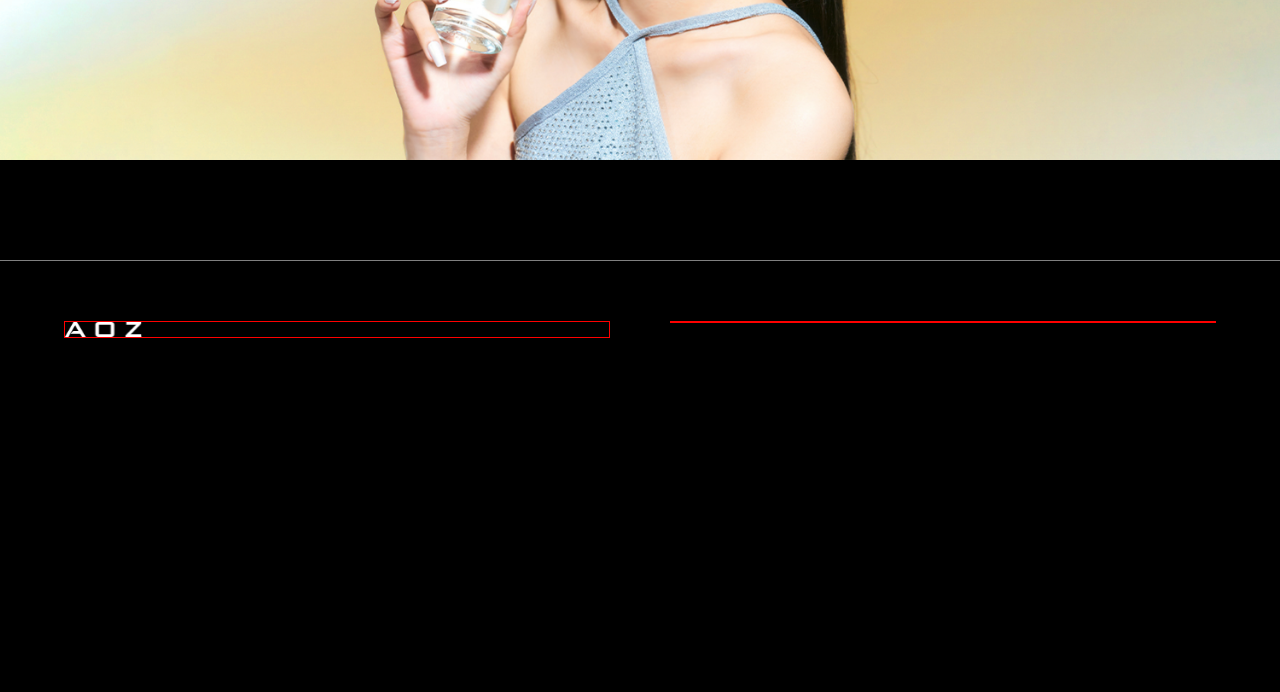
==== commit e8187e29: "Add files via upload" ====
--- a/index.html
+++ b/index.html
@@ -1,293 +1,293 @@
-<!DOCTYPE html>
-<html lang="ko">
-<head>
-    <meta charset="UTF-8">
-    <meta name="viewport" content="width=device-width, initial-scale=1.0">
-    <title>AOZ 에이오지-Clone_coding</title>
-    <!-- 1. 기본 스타일 초기화 -->
-    <link rel="stylesheet" href="./css/01_normal.css">
-    <!-- 2. 애니메이션 모음 -->
-    <link rel="stylesheet" href="./css/02_animation.css">
-    <!-- 3. 메인 스타일 및 디자인 -->
-    <link rel="stylesheet" href="./css/03_style.css">
-</head>
-<body>
-    <!-- 상단바 -->
-    <header>
-        <div class="top-bar">
-
-            <!-- 1. 로고 -->
-            <h1 class="logo">
-                <a href="#"><img src="./image/logo.svg" alt="AOZ"></a>
-            </h1>
-
-            <!-- 2. 우측 전체 메뉴 영역 -->
-            <div class="right-menu">
-
-                <!-- 2-1. 메인 글자 메뉴 -->
-                <nav class="text-menu">
-                    <ul class="text-ul">
-                        <!-- nav-item -->
-                        <li class="text-item"><a href="#" target="_blank">SHOP</a></li>
-                        <li class="text-item"><a href="#" target="_blank">ODORZ TEST</a></li>
-                        <li class="text-item"><a href="#" target="_blank">BRAND STORY</a></li>
-                    </ul>
-                </nav>
-
-                <!-- 2-2. 우측 아이콘 메뉴 -->
-                <div class="icon-menu">
-                    <ul class="icon-ul">
-                        <li class="icon-item"><a href="#" target="_blank" title="마이페이지">
-                            <img src="./image/header/01_Sign_In.svg" alt="마이페이지">
-                        </a></li>
-                        <li class="icon-item"><a href="#" target="_blank" title="장바구니">
-                            <img src="./image/header/02_Cart.svg" alt="장바구니">
-                        </a></li>
-                        <li class="icon-item"><a href="#" target="_blank" title="검색">
-                            <img src="./image/header/03_Search.svg" alt="검색">
-                        </a></li>
-
-                        <!-- 언어 설정 (2차 메뉴 포함) -->
-                        <li class="icon-item icon-lang"><a href="#" title="언어설정">
-                            <img src="./image/header/04_Language.svg" alt="언어설정"></a>
-                            <div class="lang-dropdown">한국어</div>
-                        </li>
-                        <li class="icon-item"><a href="#" target="_blank" title="전체메뉴">
-                            <img src="./image/header/05_menu.svg" alt="전체메뉴">
-                        </a></li>
-                    </ul>
-                </div>
-            </div>
-        </div>
-    </header>
-
-    <!-- 메인컨텐츠 -->
-    <main>
-        <!-- 1. 이미지배너 -->
-        <section class="section section01">
-            <img src="./image/section01_06.jpg" alt="이미지 배너">
-        </section>
-        <!-- 2. 브랜드소개 -->
-        <section class="section section02">
-            <div class="sec02-item">
-                <div class="sec02-item-text01">
-                    <strong>ALIEN ODORZ</strong>
-                </div>
-                <div class="sec02-item-text02">
-                    AOZ는 FRAGRANCE SPACE 라는<br>
-                    멀티버스 관점을 빌려 향의 본질을 재발견하는 브랜드입니다.
-                </div>
-                <button class="sec02-item-button">
-                    Brand Story
-                </button>
-            </div>
-        </section>
-        <!-- 3. 롤링상품 -->
-        <section class="section section03">
-            <div class="sec03-item">
-                <div class="sec03-strong">
-                    <strong>Find your signature scent</strong>
-                </div>
-                <div class="sec03-p">
-                    <p>Discover your next favorite scent</p>
-                </div>
-            </div>
-            <div class="product">
-                <div class="sec03-card product01">
-                    <img src="./image/section03/sec03_01.png" alt="">
-                    <div class="sec03-text01">EAU DE PARFUM VINO</div>
-                    <div class="sec03-text02">30ml</div>
-                    <div class="sec03-text03">64,000원</div>
-                    </div>
-                <div class="sec03-card product02">
-                    <img src="./image/section03/sec03_02.png" alt="">
-                    <div class="sec03-text01">EAU DE PARFUM VINO</div>
-                    <div class="sec03-text02">30ml</div>
-                    <div class="sec03-text03">64,000원</div>
-                </div>
-                <div class="sec03-card product03">
-                    <img src="./image/section03/sec03_03.png" alt="">
-                    <div class="sec03-text01">EAU DE PARFUM VINO</div>
-                    <div class="sec03-text02">30ml</div>
-                    <div class="sec03-text03">64,000원</div>
-                </div>
-                <div class="sec03-card product04">
-                    <img src="./image/section03/sec03_04.png" alt="">
-                    <div class="sec03-text01">EAU DE PARFUM VINO</div>
-                    <div class="sec03-text02">30ml</div>
-                    <div class="sec03-text03">64,000원</div>                    
-                </div>
-                <div class="sec03-card product05">
-                    <img src="./image/section03/sec03_04.png" alt="">
-                    <div class="sec03-text01">EAU DE PARFUM VINO</div>
-                    <div class="sec03-text02">30ml</div>
-                    <div class="sec03-text03">64,000원</div>                       
-                </div>
-                <div class="sec03-card product06">
-                    <img src="./image/section03/sec03_04.png" alt="">
-                    <div class="sec03-text01">EAU DE PARFUM VINO</div>
-                    <div class="sec03-text02">30ml</div>
-                    <div class="sec03-text03">64,000원</div>                    
-                </div>
-                <div class="sec03-card product07">
-                    <img src="./image/section03/sec03_04.png" alt="">
-                    <div class="sec03-text01">EAU DE PARFUM VINO</div>
-                    <div class="sec03-text02">30ml</div>
-                    <div class="sec03-text03">64,000원</div>                    
-                </div>
-                <div class="sec03-card product08">
-                    <img src="./image/section03/sec03_04.png" alt="">
-                    <div class="sec03-text01">EAU DE PARFUM VINO</div>
-                    <div class="sec03-text02">30ml</div>
-                    <div class="sec03-text03">64,000원</div>                    
-                </div>
-                <div class="sec03-card product09">
-                    <img src="./image/section03/sec03_04.png" alt="">
-                    <div class="sec03-text01">EAU DE PARFUM VINO</div>
-                    <div class="sec03-text02">30ml</div>
-                    <div class="sec03-text03">64,000원</div>                    
-                </div>
-                <div class="sec03-card product010">
-                    <img src="./image/section03/sec03_04.png" alt="">
-                    <div class="sec03-text01">EAU DE PARFUM VINO</div>
-                    <div class="sec03-text02">30ml</div>
-                    <div class="sec03-text03">64,000원</div>                    
-                </div>
-            </div>
-        </section>
-        <!-- 4. 그리드배너 -->
-        <section class="section section04">
-            <div class="sec04-strong">
-                <strong>Discover your inherent scent</strong>
-                <p>Make a unique experience</p>
-                <div class="grid-banner">
-                    <div class="product01">
-                        <div class="sec04-01">
-                            <img src="./image/section04/sec04_01.jpg" alt="">
-                        </div>
-                        <p>FRAGRANCE</p>
-                    </div>
-                    <div class="product02">
-                        <div class="sec04-02">
-                            <img src="./image/section04/sec04_02.jpg" alt="">
-                        </div>
-                        <p>FRAGRANCE</p>                       
-                    </div>
-                    <div class="product03">
-                        <div class="sec04-03">
-                            <img src="./image/section04/sec04_03.jpg" alt="">
-                        </div>
-                        <p>FRAGRANCE</p>                     
-                    </div>
-                    <div class="product04">
-                        <div class="sec04-04">
-                            <img src="./image/section04/sec04_04.jpg" alt="">
-                        </div>
-                        <p>FRAGRANCE</p>              
-                    </div>
-                </div>
-            </div>
-        </section>
-        <!-- 5. 일반상품 -->
-        <section class="section section05">
-            <div class="sec05-item">
-                <strong>Find your signature scent</strong>
-                <p>Discover your next favorite scent</p>
-            </div>
-            <div class="General-product">
-                <div class="sec05-product product01">
-                    <img src="./image/section05/sec05_01.png" alt="">
-                    <div class="sec05-text01">EAU DE PARFUM VINO</div>
-                    <div class="sec05-text02">30ml</div>
-                    <div class="sec05-text03">64,000원</div>
-                </div>
-                <div class="sec05-product product02">
-                    <img src="./image/section05/sec05_02.png" alt="">
-                    <div class="sec05-text01">EAU DE PARFUM VINO</div>
-                    <div class="sec05-text02">30ml</div>
-                    <div class="sec05-text03">64,000원</div>
-                </div>
-                <div class="sec05-product product03">
-                    <img src="./image/section05/sec05_03.png" alt="">
-                    <!-- <img src="./image/section05/AI_sec05_03.jpeg" alt=""> -->
-                    <div class="sec05-text01">EAU DE PARFUM VINO</div>
-                    <div class="sec05-text02">30ml</div>
-                    <div class="sec05-text03">64,000원</div>
-                </div>
-                <div class="sec05-product product04">
-                    <img src="./image/section05/sec05_04.png" alt="">
-                    <div class="sec05-text01">EAU DE PARFUM VINO</div>
-                    <div class="sec05-text02">30ml</div>
-                    <div class="sec05-text03">64,000원</div>
-                </div>
-                <div class="sec05-product product05">
-                    <img src="./image/section05/sec05_05.png" alt="">
-                    <div class="sec05-text01">EAU DE PARFUM VINO</div>
-                    <div class="sec05-text02">30ml</div>
-                    <div class="sec05-text03">64,000원</div>
-                </div>
-                <div class="sec05-product product06">
-                    <img src="./image/section05/sec05_06.png" alt="">
-                    <div class="sec05-text01">EAU DE PARFUM VINO</div>
-                    <div class="sec05-text02">30ml</div>
-                    <div class="sec05-text03">64,000원</div>
-                </div>
-                <div class="sec05-product product07">
-                    <img src="./image/section05/sec05_07.png" alt="">
-                    <div class="sec05-text01">EAU DE PARFUM VINO</div>
-                    <div class="sec05-text02">30ml</div>
-                    <div class="sec05-text03">64,000원</div>
-                </div>
-                <div class="sec05-product product08">
-                    <img src="./image/section05/sec05_08.png" alt="">
-                    <div class="sec05-text01">EAU DE PARFUM VINO</div>
-                    <div class="sec05-text02">30ml</div>
-                    <div class="sec05-text03">64,000원</div>
-                </div>
-                <div class="sec05-product product09">
-                    <img src="./image/section05/sec05_09.png" alt="">
-                    <div class="sec05-text01">EAU DE PARFUM VINO</div>
-                    <div class="sec05-text02">30ml</div>
-                    <div class="sec05-text03">64,000원</div>
-                </div>
-                <div class="sec05-product product010">
-                    <img src="./image/section05/sec05_010.png" alt="">
-                    <div class="sec05-text01">EAU DE PARFUM VINO</div>
-                    <div class="sec05-text02">30ml</div>
-                    <div class="sec05-text03">64,000원</div>
-                </div>
-                <div class="sec05-product product011">
-                    <img src="./image/section05/sec05_011.png" alt="">
-                    <div class="sec05-text01">EAU DE PARFUM VINO</div>
-                    <div class="sec05-text02">30ml</div>
-                    <div class="sec05-text03">64,000원</div>
-                </div>
-                <div class="sec05-product product012">
-                    <img src="./image/section05/sec05_012.png" alt="">
-                    <div class="sec05-text01">EAU DE PARFUM VINO</div>
-                    <div class="sec05-text02">30ml</div>
-                    <div class="sec05-text03">64,000원</div>
-                </div>
-            </div>                        
-        </section>
-        <!-- 6. 이미지배너 -->
-        <section class="section section06">
-            <img src="./image/section01_06.jpg" alt="이미지 배너">
-        </section>
-    </main>
-
-    <!-- 하단바 -->
-    <footer>
-        <div class="footer-menu">
-            <div class="footer-left">
-                <div class="footer-logo">
-                    <a href="#">
-                        <img src="./image/logo.svg" alt="">
-                    </a>
-                </div>
-            </div>
-            <div class="footer-right"></div>
-        </div>
-    </footer>
-</body>
+<!DOCTYPE html>
+<html lang="ko">
+<head>
+    <meta charset="UTF-8">
+    <meta name="viewport" content="width=device-width, initial-scale=1.0">
+    <title>AOZ 에이오지-Clone_coding</title>
+    <!-- 1. 기본 스타일 초기화 -->
+    <link rel="stylesheet" href="./css/01_normal.css">
+    <!-- 2. 애니메이션 모음 -->
+    <link rel="stylesheet" href="./css/02_animation.css">
+    <!-- 3. 메인 스타일 및 디자인 -->
+    <link rel="stylesheet" href="./css/03_style.css">
+</head>
+<body>
+    <!-- 상단바 -->
+    <header>
+        <div class="top-bar">
+
+            <!-- 1. 로고 -->
+            <h1 class="logo">
+                <a href="#"><img src="./image/logo.svg" alt="AOZ"></a>
+            </h1>
+
+            <!-- 2. 우측 전체 메뉴 영역 -->
+            <div class="right-menu">
+
+                <!-- 2-1. 메인 글자 메뉴 -->
+                <nav class="text-menu">
+                    <ul class="text-ul">
+                        <!-- nav-item -->
+                        <li class="text-item"><a href="#" target="_blank">SHOP</a></li>
+                        <li class="text-item"><a href="#" target="_blank">ODORZ TEST</a></li>
+                        <li class="text-item"><a href="#" target="_blank">BRAND STORY</a></li>
+                    </ul>
+                </nav>
+
+                <!-- 2-2. 우측 아이콘 메뉴 -->
+                <div class="icon-menu">
+                    <ul class="icon-ul">
+                        <li class="icon-item"><a href="#" target="_blank" title="마이페이지">
+                            <img src="./image/header/01_Sign_In.svg" alt="마이페이지">
+                        </a></li>
+                        <li class="icon-item"><a href="#" target="_blank" title="장바구니">
+                            <img src="./image/header/02_Cart.svg" alt="장바구니">
+                        </a></li>
+                        <li class="icon-item"><a href="#" target="_blank" title="검색">
+                            <img src="./image/header/03_Search.svg" alt="검색">
+                        </a></li>
+
+                        <!-- 언어 설정 (2차 메뉴 포함) -->
+                        <li class="icon-item icon-lang"><a href="#" title="언어설정">
+                            <img src="./image/header/04_Language.svg" alt="언어설정"></a>
+                            <div class="lang-dropdown">한국어</div>
+                        </li>
+                        <li class="icon-item"><a href="#" target="_blank" title="전체메뉴">
+                            <img src="./image/header/05_menu.svg" alt="전체메뉴">
+                        </a></li>
+                    </ul>
+                </div>
+            </div>
+        </div>
+    </header>
+
+    <!-- 메인컨텐츠 -->
+    <main>
+        <!-- 1. 이미지배너 -->
+        <section class="section section01">
+            <img src="./image/section01_06.jpg" alt="이미지 배너">
+        </section>
+        <!-- 2. 브랜드소개 -->
+        <section class="section section02">
+            <div class="sec02-item">
+                <div class="sec02-item-text01">
+                    <strong>ALIEN ODORZ</strong>
+                </div>
+                <div class="sec02-item-text02">
+                    AOZ는 FRAGRANCE SPACE 라는<br>
+                    멀티버스 관점을 빌려 향의 본질을 재발견하는 브랜드입니다.
+                </div>
+                <button class="sec02-item-button">
+                    Brand Story
+                </button>
+            </div>
+        </section>
+        <!-- 3. 롤링상품 -->
+        <section class="section section03">
+            <div class="sec03-item">
+                <div class="sec03-strong">
+                    <strong>Find your signature scent</strong>
+                </div>
+                <div class="sec03-p">
+                    <p>Discover your next favorite scent</p>
+                </div>
+            </div>
+            <div class="product">
+                <div class="sec03-card product01">
+                    <img src="./image/section03/sec03_01.png" alt="">
+                    <div class="sec03-text01">EAU DE PARFUM VINO</div>
+                    <div class="sec03-text02">30ml</div>
+                    <div class="sec03-text03">64,000원</div>
+                    </div>
+                <div class="sec03-card product02">
+                    <img src="./image/section03/sec03_02.png" alt="">
+                    <div class="sec03-text01">EAU DE PARFUM VINO</div>
+                    <div class="sec03-text02">30ml</div>
+                    <div class="sec03-text03">64,000원</div>
+                </div>
+                <div class="sec03-card product03">
+                    <img src="./image/section03/sec03_03.png" alt="">
+                    <div class="sec03-text01">EAU DE PARFUM VINO</div>
+                    <div class="sec03-text02">30ml</div>
+                    <div class="sec03-text03">64,000원</div>
+                </div>
+                <div class="sec03-card product04">
+                    <img src="./image/section03/sec03_04.png" alt="">
+                    <div class="sec03-text01">EAU DE PARFUM VINO</div>
+                    <div class="sec03-text02">30ml</div>
+                    <div class="sec03-text03">64,000원</div>                    
+                </div>
+                <div class="sec03-card product05">
+                    <img src="./image/section03/sec03_04.png" alt="">
+                    <div class="sec03-text01">EAU DE PARFUM VINO</div>
+                    <div class="sec03-text02">30ml</div>
+                    <div class="sec03-text03">64,000원</div>                       
+                </div>
+                <div class="sec03-card product06">
+                    <img src="./image/section03/sec03_04.png" alt="">
+                    <div class="sec03-text01">EAU DE PARFUM VINO</div>
+                    <div class="sec03-text02">30ml</div>
+                    <div class="sec03-text03">64,000원</div>                    
+                </div>
+                <div class="sec03-card product07">
+                    <img src="./image/section03/sec03_04.png" alt="">
+                    <div class="sec03-text01">EAU DE PARFUM VINO</div>
+                    <div class="sec03-text02">30ml</div>
+                    <div class="sec03-text03">64,000원</div>                    
+                </div>
+                <div class="sec03-card product08">
+                    <img src="./image/section03/sec03_04.png" alt="">
+                    <div class="sec03-text01">EAU DE PARFUM VINO</div>
+                    <div class="sec03-text02">30ml</div>
+                    <div class="sec03-text03">64,000원</div>                    
+                </div>
+                <div class="sec03-card product09">
+                    <img src="./image/section03/sec03_04.png" alt="">
+                    <div class="sec03-text01">EAU DE PARFUM VINO</div>
+                    <div class="sec03-text02">30ml</div>
+                    <div class="sec03-text03">64,000원</div>                    
+                </div>
+                <div class="sec03-card product010">
+                    <img src="./image/section03/sec03_04.png" alt="">
+                    <div class="sec03-text01">EAU DE PARFUM VINO</div>
+                    <div class="sec03-text02">30ml</div>
+                    <div class="sec03-text03">64,000원</div>                    
+                </div>
+            </div>
+        </section>
+        <!-- 4. 그리드배너 -->
+        <section class="section section04">
+            <div class="sec04-strong">
+                <strong>Discover your inherent scent</strong>
+                <p>Make a unique experience</p>
+                <div class="grid-banner">
+                    <div class="product01">
+                        <div class="sec04-01">
+                            <img src="./image/section04/sec04_01.jpg" alt="">
+                        </div>
+                        <p>FRAGRANCE</p>
+                    </div>
+                    <div class="product02">
+                        <div class="sec04-02">
+                            <img src="./image/section04/sec04_02.jpg" alt="">
+                        </div>
+                        <p>FRAGRANCE</p>                       
+                    </div>
+                    <div class="product03">
+                        <div class="sec04-03">
+                            <img src="./image/section04/sec04_03.jpg" alt="">
+                        </div>
+                        <p>FRAGRANCE</p>                     
+                    </div>
+                    <div class="product04">
+                        <div class="sec04-04">
+                            <img src="./image/section04/sec04_04.jpg" alt="">
+                        </div>
+                        <p>FRAGRANCE</p>              
+                    </div>
+                </div>
+            </div>
+        </section>
+        <!-- 5. 일반상품 -->
+        <section class="section section05">
+            <div class="sec05-item">
+                <strong>Find your signature scent</strong>
+                <p>Discover your next favorite scent</p>
+            </div>
+            <div class="General-product">
+                <div class="sec05-product product01">
+                    <img src="./image/section05/sec05_01.png" alt="">
+                    <div class="sec05-text01">EAU DE PARFUM VINO</div>
+                    <div class="sec05-text02">30ml</div>
+                    <div class="sec05-text03">64,000원</div>
+                </div>
+                <div class="sec05-product product02">
+                    <img src="./image/section05/sec05_02.png" alt="">
+                    <div class="sec05-text01">EAU DE PARFUM VINO</div>
+                    <div class="sec05-text02">30ml</div>
+                    <div class="sec05-text03">64,000원</div>
+                </div>
+                <div class="sec05-product product03">
+                    <img src="./image/section05/sec05_03.png" alt="">
+                    <!-- <img src="./image/section05/AI_sec05_03.jpeg" alt=""> -->
+                    <div class="sec05-text01">EAU DE PARFUM VINO</div>
+                    <div class="sec05-text02">30ml</div>
+                    <div class="sec05-text03">64,000원</div>
+                </div>
+                <div class="sec05-product product04">
+                    <img src="./image/section05/sec05_04.png" alt="">
+                    <div class="sec05-text01">EAU DE PARFUM VINO</div>
+                    <div class="sec05-text02">30ml</div>
+                    <div class="sec05-text03">64,000원</div>
+                </div>
+                <div class="sec05-product product05">
+                    <img src="./image/section05/sec05_05.png" alt="">
+                    <div class="sec05-text01">EAU DE PARFUM VINO</div>
+                    <div class="sec05-text02">30ml</div>
+                    <div class="sec05-text03">64,000원</div>
+                </div>
+                <div class="sec05-product product06">
+                    <img src="./image/section05/sec05_06.png" alt="">
+                    <div class="sec05-text01">EAU DE PARFUM VINO</div>
+                    <div class="sec05-text02">30ml</div>
+                    <div class="sec05-text03">64,000원</div>
+                </div>
+                <div class="sec05-product product07">
+                    <img src="./image/section05/sec05_07.png" alt="">
+                    <div class="sec05-text01">EAU DE PARFUM VINO</div>
+                    <div class="sec05-text02">30ml</div>
+                    <div class="sec05-text03">64,000원</div>
+                </div>
+                <div class="sec05-product product08">
+                    <img src="./image/section05/sec05_08.png" alt="">
+                    <div class="sec05-text01">EAU DE PARFUM VINO</div>
+                    <div class="sec05-text02">30ml</div>
+                    <div class="sec05-text03">64,000원</div>
+                </div>
+                <div class="sec05-product product09">
+                    <img src="./image/section05/sec05_09.png" alt="">
+                    <div class="sec05-text01">EAU DE PARFUM VINO</div>
+                    <div class="sec05-text02">30ml</div>
+                    <div class="sec05-text03">64,000원</div>
+                </div>
+                <div class="sec05-product product010">
+                    <img src="./image/section05/sec05_010.png" alt="">
+                    <div class="sec05-text01">EAU DE PARFUM VINO</div>
+                    <div class="sec05-text02">30ml</div>
+                    <div class="sec05-text03">64,000원</div>
+                </div>
+                <div class="sec05-product product011">
+                    <img src="./image/section05/sec05_011.png" alt="">
+                    <div class="sec05-text01">EAU DE PARFUM VINO</div>
+                    <div class="sec05-text02">30ml</div>
+                    <div class="sec05-text03">64,000원</div>
+                </div>
+                <div class="sec05-product product012">
+                    <img src="./image/section05/sec05_012.png" alt="">
+                    <div class="sec05-text01">EAU DE PARFUM VINO</div>
+                    <div class="sec05-text02">30ml</div>
+                    <div class="sec05-text03">64,000원</div>
+                </div>
+            </div>                        
+        </section>
+        <!-- 6. 이미지배너 -->
+        <section class="section section06">
+            <img src="./image/section01_06.jpg" alt="이미지 배너">
+        </section>
+    </main>
+
+    <!-- 하단바 -->
+    <footer>
+        <div class="footer-menu">
+            <div class="footer-left">
+                <div class="footer-logo">
+                    <a href="#">
+                        <img src="./image/logo.svg" alt="">
+                    </a>
+                </div>
+            </div>
+            <div class="footer-right"></div>
+        </div>
+    </footer>
+</body>
 </html>
--- a/css/01_normal.css
+++ b/css/01_normal.css
@@ -1,28 +1,28 @@
-/* AOZ 프로젝트 기본 스타일 */
-body {background-color: #000;}
-strong {font-size: 42px;}
-
-/* 브라우저 기본값 초기화 */
-body {margin: 0; padding: 0;}
-ul, ul>li {margin: 0; padding: 0; list-style: none;}
-p {margin: 0;}
-h1,h2,h3,h4,h5,h6 {
-    font-weight: normal;
-    font-size: inherit;
-    margin: 0;
-}
-a {
-    color: inherit;
-    text-decoration: none;
-    /* background-color: #555; */
-    display: block;
-}
-button {
-    background-color: transparent;
-    padding: auto;
-    border: none; outline: none;
-}
-img {
-    /* background-color: red; */
-    display: block;
+/* AOZ 프로젝트 기본 스타일 */
+body {background-color: #000;}
+strong {font-size: 42px;}
+
+/* 브라우저 기본값 초기화 */
+body {margin: 0; padding: 0;}
+ul, ul>li {margin: 0; padding: 0; list-style: none;}
+p {margin: 0;}
+h1,h2,h3,h4,h5,h6 {
+    font-weight: normal;
+    font-size: inherit;
+    margin: 0;
+}
+a {
+    color: inherit;
+    text-decoration: none;
+    /* background-color: #555; */
+    display: block;
+}
+button {
+    background-color: transparent;
+    padding: auto;
+    border: none; outline: none;
+}
+img {
+    /* background-color: red; */
+    display: block;
 }
--- a/css/02_animation.css
+++ b/css/02_animation.css
@@ -1,12 +1,12 @@
-/* 1. 상단바 */
-@keyframes bgChange { /* 애니메이션 */
-    from { 
-        background-color: transparent; /* 처음엔 투명 */
-        padding: 42px 64px; /* 기본 패딩 유지 */
-    } 
-    to {
-        background-color: #000000; /* 나중엔 검정 */
-        padding: 14px 64px; /* 스크롤 내리면 상•하 패딩 14px로 줄어듦 */
-        /* transition: 0.3s; */
-    } 
+/* 1. 상단바 */
+@keyframes bgChange { /* 애니메이션 */
+    from { 
+        background-color: transparent; /* 처음엔 투명 */
+        padding: 42px 64px; /* 기본 패딩 유지 */
+    } 
+    to {
+        background-color: #000000; /* 나중엔 검정 */
+        padding: 14px 64px; /* 스크롤 내리면 상•하 패딩 14px로 줄어듦 */
+        /* transition: 0.3s; */
+    } 
 }
--- a/css/03_style.css
+++ b/css/03_style.css
@@ -1,237 +1,237 @@
-/* 상단바 */
-.top-bar {
-    padding: 42px 64px;
-    display: flex; justify-content: space-between;
-    align-items: center;
-    position: fixed; /* 상단바 고정 */
-    left: 0;
-    top: 0;
-    width: 100%;
-    z-index: 100; /* 상단바가 다른 레이어 요소들을 가리지 못하게 맨 앞으로 끌어올림 */
-    box-sizing: border-box;
-
-    animation: bgChange linear forwards; /* bgChange 애니메이션을 실행해라 */
-    animation-timeline: scroll(); /* 시간 대신 '스크롤'에 맞춰서 움직여라! */
-    animation-range: 200px 100px; /* 스크롤을 200px에서 100px 내리는 동안 옷을 갈아입어라 */
-}
-/* 1. 로고 */
-/* .logo img {
-    display: flex;
-} */
-
-/* 2. 우측 전체 메뉴 영역 */
-.right-menu {
-    display: flex; gap: 30px;
-}
-
-/* 2-1. 메인 글자 메뉴 */
-.text-menu {
-    color: #fff;
-    display: flex;
-    align-items: center;
-}
-.text-ul {
-    display: flex; gap: 20px;
-}
-.text-item {
-    font-size: 13px; font-weight: 900; 
-}
-.text-item a {
-    position: relative;
-    display: inline-block;
-    padding-bottom: 5px;
-}
-.text-item a::after {
-    content: '';
-    position: absolute;
-    left: 0; /* 왼쪽 끝에서 시작 */
-    bottom: 0; /* 글자 맨 아래에 붙음 */
-    width: 0; /* 처음에는 가로 길이가 0 (안 보임) */
-    height: 2px;
-    background-color: #fff;
-    transition: 0.3s ;
-}
-.text-item a:hover::after {
-    width: 100%; /* 마우스를 올리면 가로 길이가 100%로 늘어남 */
-}
-
-/* 2-2. 우측 아이콘 메뉴 */
-/* .icon-menu {
-    display: flex;
-} */
-.icon-ul {
-    color: #fff;
-    display: flex; gap: 20px;
-    align-items: center;
-}
-/* 언어 설정 (2차 메뉴 포함 */
-.icon-lang {
-    position: relative;
-}
-.icon-lang:hover .lang-dropdown {
-    display: block;
-}
-.lang-dropdown {
-    border: 1px solid gray;
-    background-color: #000;
-    color: gray;
-    position: absolute;
-    white-space: nowrap;
-    left: 50%;
-    transform: translateX(-50%);
-    padding: 15px 10px;
-    margin-top: 10px;
-    display: none;
-    font-size: 13px;
-}
-
-/* 메인컨텐츠 */
-main {
-    border: 1px solid purple;
-    /* height: 6620px; */
-}
-.section {
-    /* border: 1px solid rgba(0, 0, 255, 0.8); */
-}
-.section01 {
-    /* object-fit: contain; */
-    width: 100%;
-    height: 100vh; /* 브라우저 화면 전체 높이 */
-    overflow: hidden; /* 삐져나온 이미지 숨김 */
-}
-.section01 >img {
-    width: 100%;
-    height: 100%; /* 부모 높이 100vh에 맞춤 */
-    object-fit: cover;
-    object-position: center; /* 정중앙 기준 크롭 */
-}
-.section02 {
-    color: #fff;
-    padding: 120px 100px;
-}
-.sec02-item {
-    padding-bottom: 72px;
-    display: flex; 
-    flex-direction: column; 
-    align-items: center; 
-    gap: 50px;
-}
-.sec02-item-text01 {
-    display: flex;
-    justify-content: center;
-}
-.sec02-item-text02 {
-    display: flex;
-    justify-content: center;
-    text-align: center;
-    margin-bottom: 30px;
-    margin-top: 8px;
-    font-size: 15px; 
-}
-.sec02-item-button {
-    border: 1px solid #ffffff80;
-    color: #fff;
-    padding: 20px 30px;
-}
-.section03 {
-    background-color: rgb(131, 12, 0);
-    color: #fff;
-    text-align: center;
-    padding: 120px 0px;
-}
-.sec03-item {
-    gap: 10px;
-}
-.product {
-    display: flex;
-    gap: 30px;
-    overflow-x: auto; /* 가로 스크롤 허용 */
-    scroll-behavior: smooth;
-    scroll-snap-type: x mandatory; /* 스냅 자석 활성화 */
-}
-.sec03-card {
-    scroll-snap-align: start; /* 왼쪽 기준 자석 정렬 */
-}
-.section04 {
-    padding: 120px 100px 180px; /* 상 120px, (좌•)우 100px, 하 180px */
-}
-.sec04-strong {
-    color: #fff;
-    text-align: center;
-    /* max-width: 1400px; */ /* 큰 화면에서 과도하게 퍼지는 것 방지 */
-    /* margin: 0 auto; */ /* 중앙 정렬 */
-}
-.sec04-strong p {
-    margin: 30px 0;
-}
-.grid-banner {
-    display: grid;
-    grid-template-columns: repeat(4, 1fr);
-    gap: 30px;
-}
-.grid-banner img {
-    width: 100%; height: auto;
-    object-fit: cover;
-}
-.grid-banner p {
-    font-weight: 600;
-}
-.section05 {
-    color: #fff;
-    text-align: center;
-    padding: 0 64px;
-}
-.sec05-item {
-    padding: 90px 0 40px 0; /* 상 90px, 우 0, 하 40px, 좌 0 */
-}
-.sec05-item p {
-    margin: 10px 0;
-}
-.General-product {
-    display: grid;
-    grid-template-columns: repeat(4, 1fr);
-    padding-bottom: 120px;
-    gap: 30px;
-}
-.sec05-product {
-    display: flex;
-    flex-direction: column;
-    align-items: center;
-}
-.sec05-product img {
-    width: 100%;
-    height: auto;
-}
-.section06 {
-    object-fit: contain;
-}
-.section06 >img {
-    width: 100%;
-    object-fit: cover;
-}
-
-
-footer {
-    height: 431px;
-    margin: 100px 0 0;
-    border-top: 1px solid gray;
-}
-.footer-menu {
-    padding: 60px 64px;
-    color: #fff;
-    display: flex;
-    justify-content: space-between;
-    gap: 60px;
-}
-.footer-left {
-    border: 1px solid red;
-    width: 100%; height: 100%;
-}
-.footer-logo img {
-    height: 15px;
-    background-color: #000;
-}
-.footer-right {
-    border: 1px solid red;
-    width: 100%; height: 100%;
+/* 상단바 */
+.top-bar {
+    padding: 42px 64px;
+    display: flex; justify-content: space-between;
+    align-items: center;
+    position: fixed; /* 상단바 고정 */
+    left: 0;
+    top: 0;
+    width: 100%;
+    z-index: 100; /* 상단바가 다른 레이어 요소들을 가리지 못하게 맨 앞으로 끌어올림 */
+    box-sizing: border-box;
+
+    animation: bgChange linear forwards; /* bgChange 애니메이션을 실행해라 */
+    animation-timeline: scroll(); /* 시간 대신 '스크롤'에 맞춰서 움직여라! */
+    animation-range: 200px 100px; /* 스크롤을 200px에서 100px 내리는 동안 옷을 갈아입어라 */
+}
+/* 1. 로고 */
+/* .logo img {
+    display: flex;
+} */
+
+/* 2. 우측 전체 메뉴 영역 */
+.right-menu {
+    display: flex; gap: 30px;
+}
+
+/* 2-1. 메인 글자 메뉴 */
+.text-menu {
+    color: #fff;
+    display: flex;
+    align-items: center;
+}
+.text-ul {
+    display: flex; gap: 20px;
+}
+.text-item {
+    font-size: 13px; font-weight: 900; 
+}
+.text-item a {
+    position: relative;
+    display: inline-block;
+    padding-bottom: 5px;
+}
+.text-item a::after {
+    content: '';
+    position: absolute;
+    left: 0; /* 왼쪽 끝에서 시작 */
+    bottom: 0; /* 글자 맨 아래에 붙음 */
+    width: 0; /* 처음에는 가로 길이가 0 (안 보임) */
+    height: 2px;
+    background-color: #fff;
+    transition: 0.3s ;
+}
+.text-item a:hover::after {
+    width: 100%; /* 마우스를 올리면 가로 길이가 100%로 늘어남 */
+}
+
+/* 2-2. 우측 아이콘 메뉴 */
+/* .icon-menu {
+    display: flex;
+} */
+.icon-ul {
+    color: #fff;
+    display: flex; gap: 20px;
+    align-items: center;
+}
+/* 언어 설정 (2차 메뉴 포함 */
+.icon-lang {
+    position: relative;
+}
+.icon-lang:hover .lang-dropdown {
+    display: block;
+}
+.lang-dropdown {
+    border: 1px solid gray;
+    background-color: #000;
+    color: gray;
+    position: absolute;
+    white-space: nowrap;
+    left: 50%;
+    transform: translateX(-50%);
+    padding: 15px 10px;
+    margin-top: 10px;
+    display: none;
+    font-size: 13px;
+}
+
+/* 메인컨텐츠 */
+main {
+    /* height: 6620px; */
+}
+.section {
+    /* border: 1px solid rgba(0, 0, 255, 0.8); */
+}
+.section01 {
+    /* object-fit: contain; */
+    width: 100%;
+    height: 100vh; /* 브라우저 화면 전체 높이 */
+    overflow: hidden; /* 삐져나온 이미지 숨김 */
+}
+.section01 >img {
+    width: 100%;
+    height: 100%; /* 부모 높이 100vh에 맞춤 */
+    object-fit: cover;
+    object-position: center; /* 정중앙 기준 크롭 */
+}
+.section02 {
+    color: #fff;
+    padding: 120px 100px;
+}
+.sec02-item {
+    padding-bottom: 72px;
+    display: flex; 
+    flex-direction: column; 
+    align-items: center; 
+    gap: 50px;
+}
+.sec02-item-text01 {
+    display: flex;
+    justify-content: center;
+}
+.sec02-item-text02 {
+    display: flex;
+    justify-content: center;
+    text-align: center;
+    margin-bottom: 30px;
+    margin-top: 8px;
+    font-size: 15px; 
+}
+.sec02-item-button {
+    border: 1px solid #ffffff80;
+    color: #fff;
+    padding: 20px 30px;
+}
+.section03 {
+    background-color: rgb(131, 12, 0);
+    color: #fff;
+    text-align: center;
+    padding: 120px 0px;
+}
+.sec03-item {
+    gap: 100px;
+    border: 1px solid #000;
+}
+.product {
+    display: flex;
+    gap: 30px;
+    overflow-x: auto; /* 가로 스크롤 허용 */
+    scroll-behavior: smooth;
+    scroll-snap-type: x mandatory; /* 스냅 자석 활성화 */
+}
+.sec03-card {
+    scroll-snap-align: start; /* 왼쪽 기준 자석 정렬 */
+}
+.section04 {
+    padding: 120px 100px 180px; /* 상 120px, (좌•)우 100px, 하 180px */
+}
+.sec04-strong {
+    color: #fff;
+    text-align: center;
+    /* max-width: 1400px; */ /* 큰 화면에서 과도하게 퍼지는 것 방지 */
+    /* margin: 0 auto; */ /* 중앙 정렬 */
+}
+.sec04-strong p {
+    margin: 30px 0;
+}
+.grid-banner {
+    display: grid;
+    grid-template-columns: repeat(4, 1fr);
+    gap: 30px;
+}
+.grid-banner img {
+    width: 100%; height: auto;
+    object-fit: cover;
+}
+.grid-banner p {
+    font-weight: 600;
+}
+.section05 {
+    color: #fff;
+    text-align: center;
+    padding: 0 64px;
+}
+.sec05-item {
+    padding: 90px 0 40px 0; /* 상 90px, 우 0, 하 40px, 좌 0 */
+}
+.sec05-item p {
+    margin: 10px 0;
+}
+.General-product {
+    display: grid;
+    grid-template-columns: repeat(4, 1fr);
+    padding-bottom: 120px;
+    gap: 30px;
+}
+.sec05-product {
+    display: flex;
+    flex-direction: column;
+    align-items: center;
+}
+.sec05-product img {
+    width: 100%;
+    height: auto;
+}
+.section06 {
+    object-fit: contain;
+}
+.section06 >img {
+    width: 100%;
+    object-fit: cover;
+}
+
+
+footer {
+    height: 431px;
+    margin: 100px 0 0;
+    border-top: 1px solid gray;
+}
+.footer-menu {
+    padding: 60px 64px;
+    color: #fff;
+    display: flex;
+    justify-content: space-between;
+    gap: 60px;
+}
+.footer-left {
+    border: 1px solid red;
+    width: 100%; height: 100%;
+}
+.footer-logo img {
+    height: 15px;
+    background-color: #000;
+}
+.footer-right {
+    border: 1px solid red;
+    width: 100%; height: 100%;
 }
